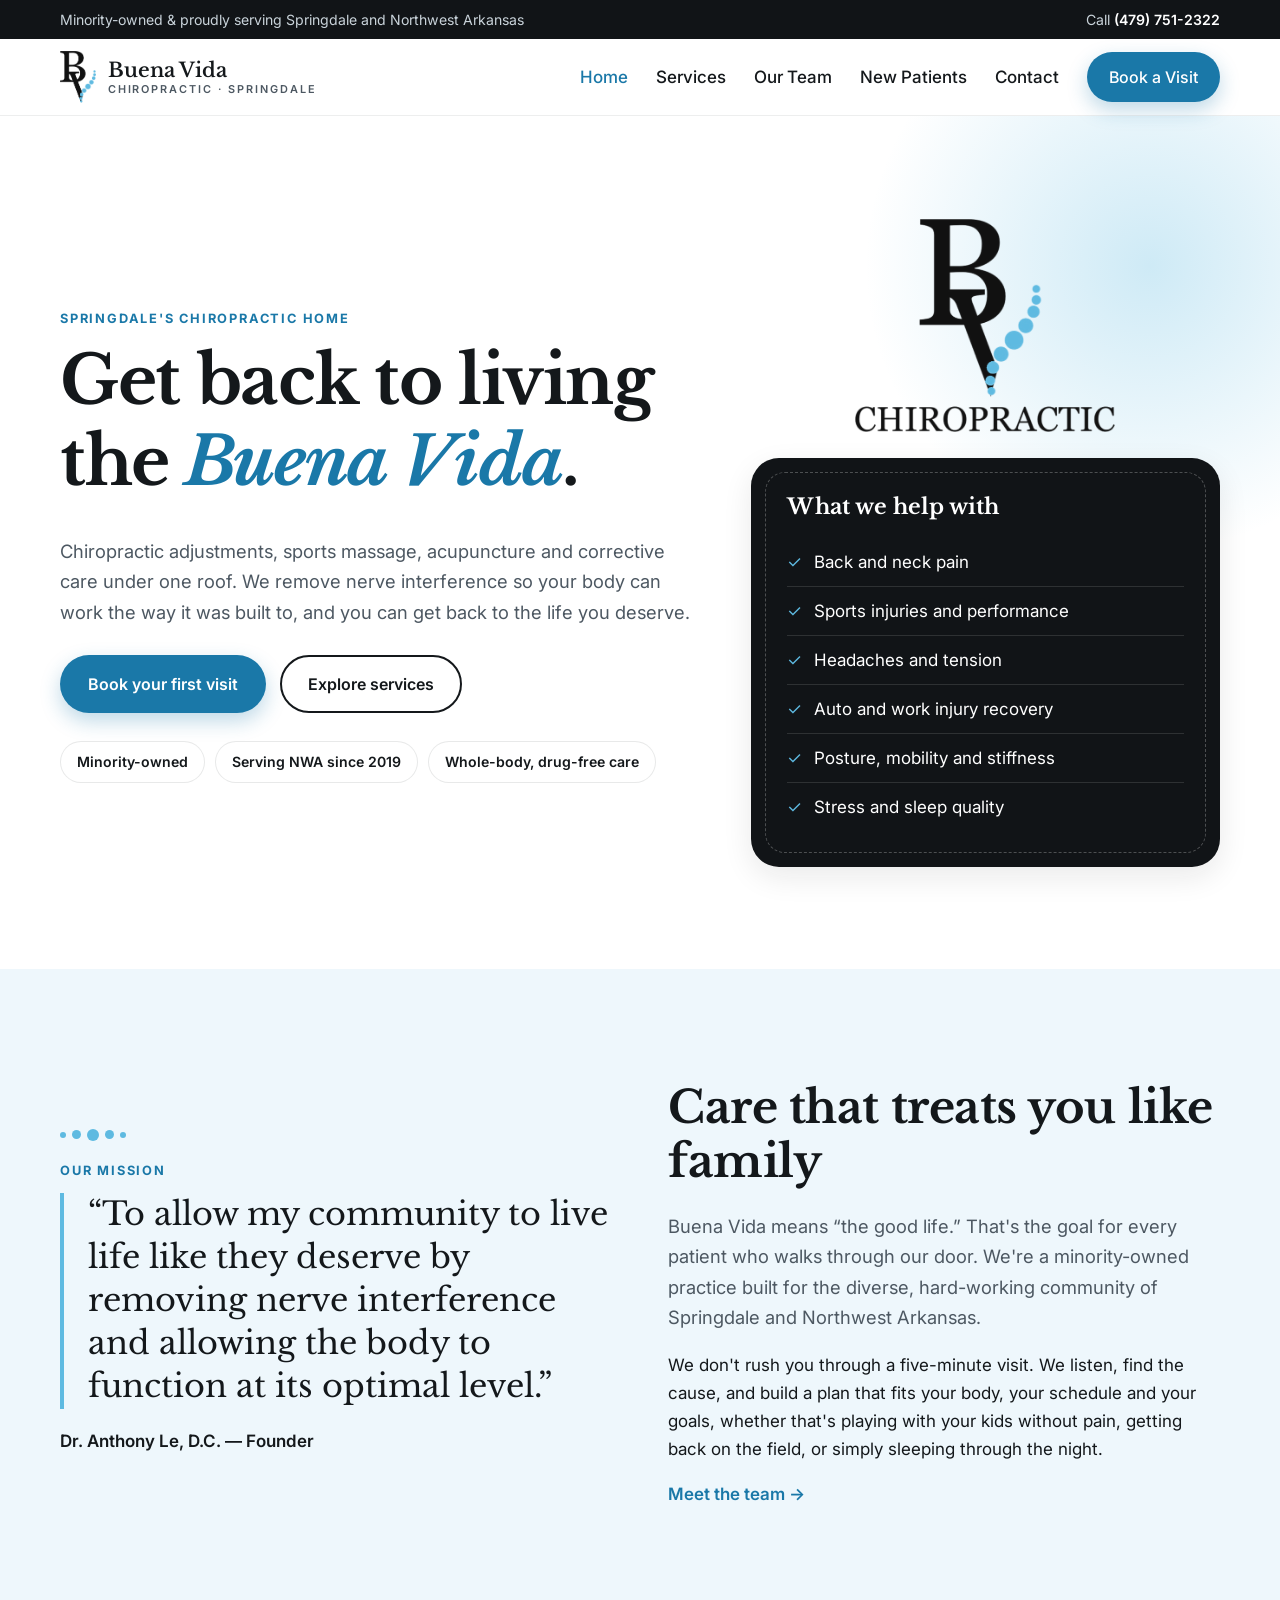
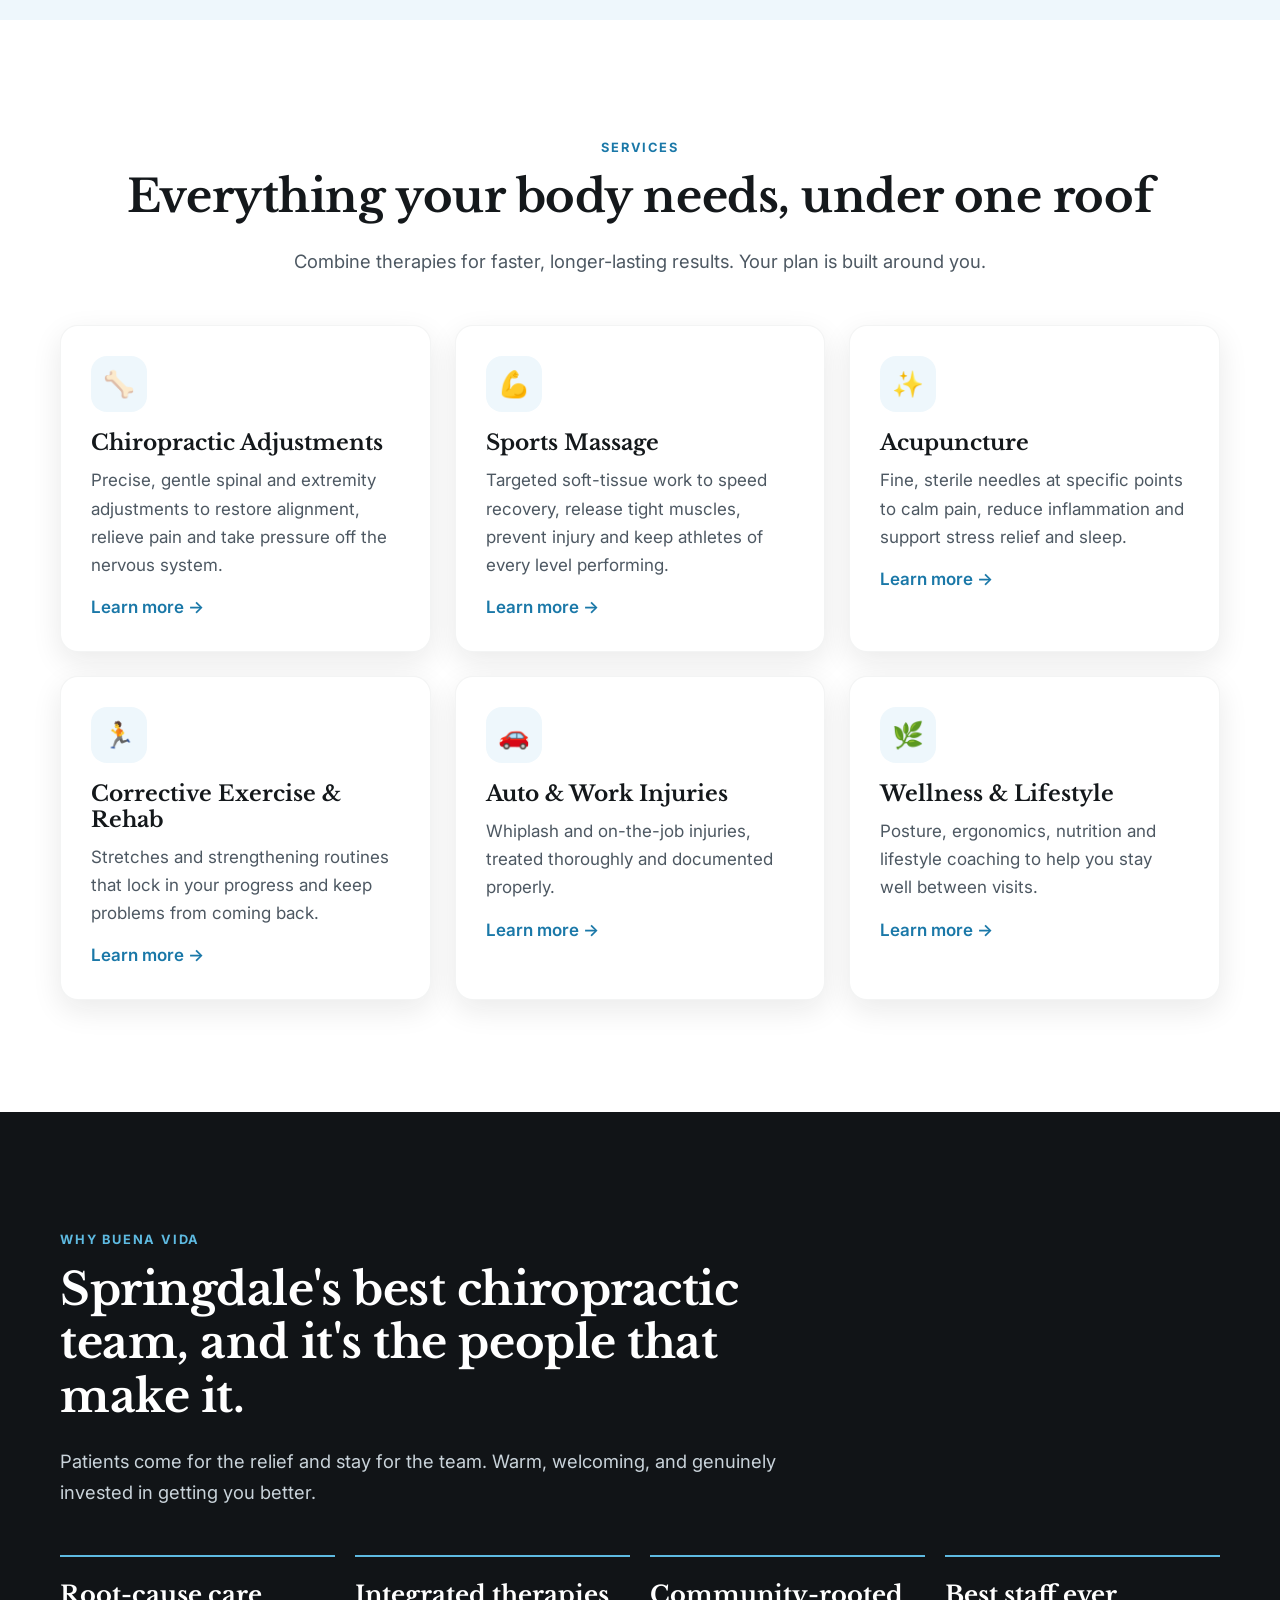
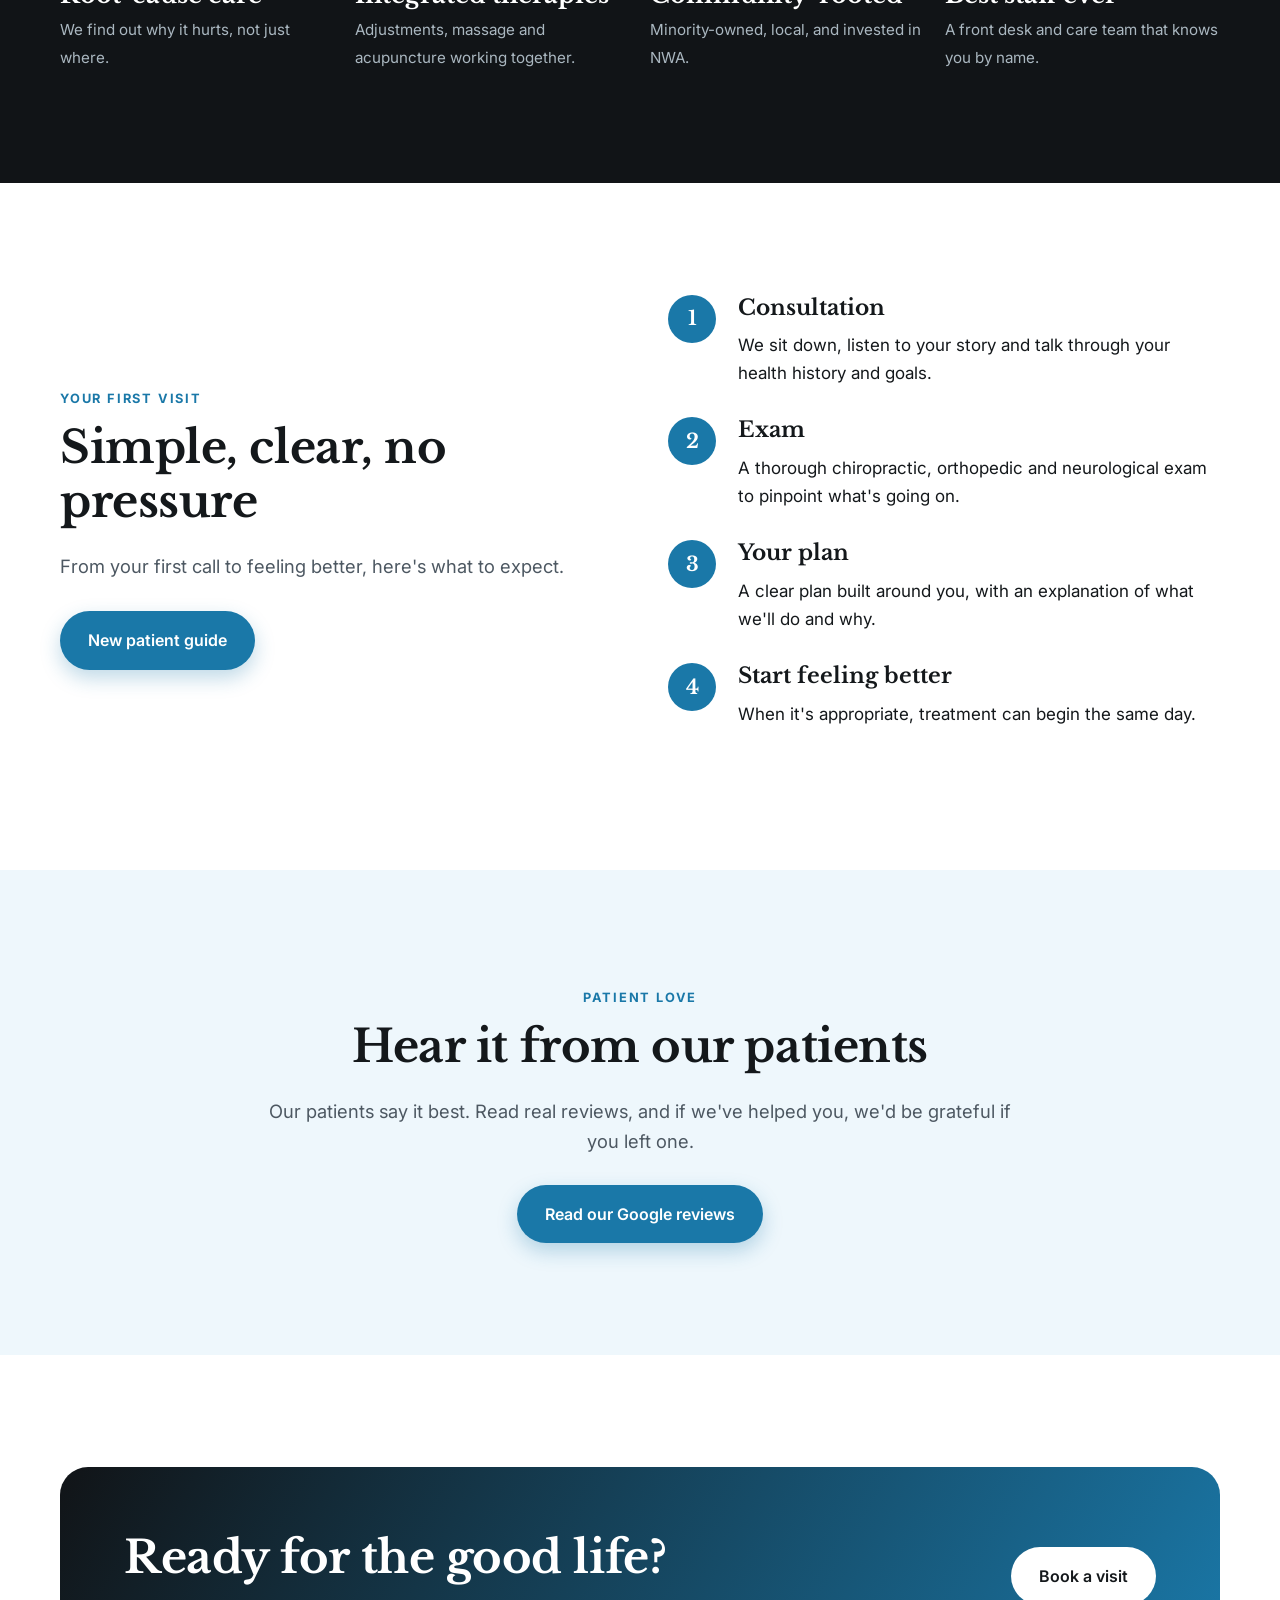
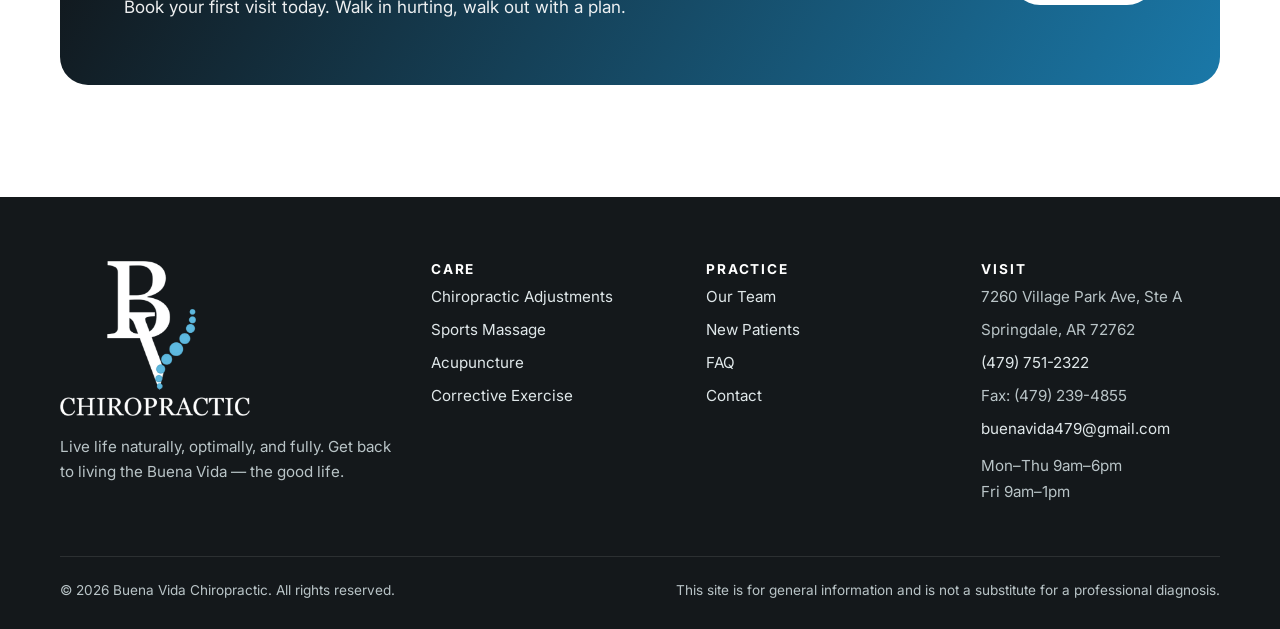
==== index.html @ 9324d937 "Confirm office hours and show them in the footer Co-Authored-By: Claude Opus 5.5 <noreply@anthropic." ====
<!doctype html>
<html lang="en">
<head>
  <meta charset="utf-8">
  <meta name="viewport" content="width=device-width, initial-scale=1">
  <title>Buena Vida Chiropractic | Springdale, AR Chiropractor</title>
  <meta name="description" content="Minority-owned chiropractic in Springdale, AR: adjustments, sports massage, acupuncture and corrective care.">
  <link rel="preconnect" href="https://fonts.googleapis.com">
  <link rel="preconnect" href="https://fonts.gstatic.com" crossorigin>
  <link href="https://fonts.googleapis.com/css2?family=Libre+Baskerville:ital,wght@0,400;0,700;1,400&family=Inter:wght@400;500;600;700&display=swap" rel="stylesheet">
  <link rel="stylesheet" href="assets/styles.css">
  <link rel="icon" type="image/png" href="assets/img/favicon.png">
  <link rel="apple-touch-icon" href="assets/img/favicon.png">
</head>
<body>
  <div class="topbar">
    <div class="container">
      <span>Minority-owned &amp; proudly serving Springdale and Northwest Arkansas</span>
      <span>Call <a href="tel:+14797512322">(479) 751-2322</a></span>
    </div>
  </div>
  <header class="nav">
    <div class="container">
      <a class="brand" href="index.html" aria-label="Buena Vida Chiropractic home">
        <img class="brand-logo" src="assets/img/logo-mark.png" alt="" width="36" height="52">
        <span class="brand-text">Buena Vida<small>Chiropractic · Springdale</small></span>
      </a>
      <button class="nav-toggle" aria-label="Open menu" aria-expanded="false">&#9776;</button>
      <ul class="nav-links">
        <li><a href="index.html" aria-current="page">Home</a></li>
        <li><a href="services.html">Services</a></li>
        <li><a href="staff.html">Our Team</a></li>
        <li><a href="new-patients.html">New Patients</a></li>
        <li><a href="contact.html">Contact</a></li>
        <li><a class="btn btn--primary" href="contact.html#book">Book a Visit</a></li>
      </ul>
    </div>
  </header>

  <main>
    <section class="hero">
      <div class="container">
        <div class="reveal">
          <span class="eyebrow">Springdale's chiropractic home</span>
          <h1>Get back to living the <em>Buena Vida</em>.</h1>
          <p class="lead">Chiropractic adjustments, sports massage, acupuncture and corrective care under one roof. We remove nerve interference so your body can work the way it was built to, and you can get back to the life you deserve.</p>
          <div class="btn-row">
            <a class="btn btn--primary" href="contact.html#book">Book your first visit</a>
            <a class="btn btn--ghost" href="services.html">Explore services</a>
          </div>
          <div class="badges">
            <span class="badge">Minority-owned</span>
            <span class="badge">Serving NWA since 2019</span>
            <span class="badge">Whole-body, drug-free care</span>
          </div>
        </div>
        <aside class="reveal">
          <img class="hero-logo" src="assets/img/logo.png" alt="Buena Vida Chiropractic logo" width="260" height="213">
          <div class="hero-card">
          <h3>What we help with</h3>
          <ul>
            <li><span>&#10003;</span><span>Back and neck pain</span></li>
            <li><span>&#10003;</span><span>Sports injuries and performance</span></li>
            <li><span>&#10003;</span><span>Headaches and tension</span></li>
            <li><span>&#10003;</span><span>Auto and work injury recovery</span></li>
            <li><span>&#10003;</span><span>Posture, mobility and stiffness</span></li>
            <li><span>&#10003;</span><span>Stress and sleep quality</span></li>
          </ul>
          </div>
        </aside>
      </div>
    </section>

    <section class="section section--mist">
      <div class="container split">
        <div class="reveal">
          <div class="dots" aria-hidden="true"><i></i><i></i><i></i><i></i><i></i></div><br>
          <span class="eyebrow">Our mission</span>
          <blockquote class="quote">&ldquo;To allow my community to live life like they deserve by removing nerve interference and allowing the body to function at its optimal level.&rdquo;</blockquote>
          <p style="margin-top:18px;font-weight:600">Dr. Anthony Le, D.C. &mdash; Founder</p>
        </div>
        <div class="reveal">
          <h2>Care that treats you like family</h2>
          <p class="lead">Buena Vida means &ldquo;the good life.&rdquo; That's the goal for every patient who walks through our door. We're a minority-owned practice built for the diverse, hard-working community of Springdale and Northwest Arkansas.</p>
          <p>We don't rush you through a five-minute visit. We listen, find the cause, and build a plan that fits your body, your schedule and your goals, whether that's playing with your kids without pain, getting back on the field, or simply sleeping through the night.</p>
          <a class="more" href="staff.html" style="font-weight:600;color:var(--accent);text-decoration:none">Meet the team &rarr;</a>
        </div>
      </div>
    </section>

    <section class="section">
      <div class="container">
        <div class="center reveal">
          <span class="eyebrow">Services</span>
          <h2>Everything your body needs, under one roof</h2>
          <p class="lead">Combine therapies for faster, longer-lasting results. Your plan is built around you.</p>
        </div>
        <div class="grid grid-3" style="margin-top:48px">
          <article class="card reveal">
            <div class="icon">&#129460;</div>
            <h3>Chiropractic Adjustments</h3>
            <p>Precise, gentle spinal and extremity adjustments to restore alignment, relieve pain and take pressure off the nervous system.</p>
            <a class="more" href="services.html#adjustments">Learn more &rarr;</a>
          </article>
          <article class="card reveal">
            <div class="icon">&#128170;</div>
            <h3>Sports Massage</h3>
            <p>Targeted soft-tissue work to speed recovery, release tight muscles, prevent injury and keep athletes of every level performing.</p>
            <a class="more" href="services.html#sports-massage">Learn more &rarr;</a>
          </article>
          <article class="card reveal">
            <div class="icon">&#10024;</div>
            <h3>Acupuncture</h3>
            <p>Fine, sterile needles at specific points to calm pain, reduce inflammation and support stress relief and sleep.</p>
            <a class="more" href="services.html#acupuncture">Learn more &rarr;</a>
          </article>
          <article class="card reveal">
            <div class="icon">&#127939;</div>
            <h3>Corrective Exercise &amp; Rehab</h3>
            <p>Stretches and strengthening routines that lock in your progress and keep problems from coming back.</p>
            <a class="more" href="services.html#rehab">Learn more &rarr;</a>
          </article>
          <article class="card reveal">
            <div class="icon">&#128663;</div>
            <h3>Auto &amp; Work Injuries</h3>
            <p>Whiplash and on-the-job injuries, treated thoroughly and documented properly.</p>
            <a class="more" href="services.html#injury">Learn more &rarr;</a>
          </article>
          <article class="card reveal">
            <div class="icon">&#127807;</div>
            <h3>Wellness &amp; Lifestyle</h3>
            <p>Posture, ergonomics, nutrition and lifestyle coaching to help you stay well between visits.</p>
            <a class="more" href="services.html#wellness">Learn more &rarr;</a>
          </article>
        </div>
      </div>
    </section>

    <section class="section section--dark-2">
      <div class="container">
        <div class="reveal" style="max-width:720px">
          <span class="eyebrow">Why Buena Vida</span>
          <h2>Springdale's best chiropractic team, and it's the people that make it.</h2>
          <p class="lead">Patients come for the relief and stay for the team. Warm, welcoming, and genuinely invested in getting you better.</p>
        </div>
        <div class="pillars">
          <div class="pillar reveal"><strong>Root-cause care</strong><span>We find out why it hurts, not just where.</span></div>
          <div class="pillar reveal"><strong>Integrated therapies</strong><span>Adjustments, massage and acupuncture working together.</span></div>
          <div class="pillar reveal"><strong>Community-rooted</strong><span>Minority-owned, local, and invested in NWA.</span></div>
          <div class="pillar reveal"><strong>Best staff ever</strong><span>A front desk and care team that knows you by name.</span></div>
        </div>
      </div>
    </section>

    <section class="section">
      <div class="container split">
        <div class="reveal">
          <span class="eyebrow">Your first visit</span>
          <h2>Simple, clear, no pressure</h2>
          <p class="lead">From your first call to feeling better, here's what to expect.</p>
          <a class="btn btn--primary" href="new-patients.html" style="margin-top:12px">New patient guide</a>
        </div>
        <div class="steps reveal">
          <div class="step"><h3>Consultation</h3><p>We sit down, listen to your story and talk through your health history and goals.</p></div>
          <div class="step"><h3>Exam</h3><p>A thorough chiropractic, orthopedic and neurological exam to pinpoint what's going on.</p></div>
          <div class="step"><h3>Your plan</h3><p>A clear plan built around you, with an explanation of what we'll do and why.</p></div>
          <div class="step"><h3>Start feeling better</h3><p>When it's appropriate, treatment can begin the same day.</p></div>
        </div>
      </div>
    </section>

    <section class="section section--mist">
      <div class="container">
        <div class="center reveal">
          <span class="eyebrow">Patient love</span>
          <h2>Hear it from our patients</h2>
          <p class="lead">Our patients say it best. Read real reviews, and if we've helped you, we'd be grateful if you left one.</p>
          <div class="btn-row" style="justify-content:center">
            <a class="btn btn--primary" href="https://www.google.com/search?q=Buena+Vida+Chiropractic+Springdale+AR+reviews" target="_blank" rel="noopener">Read our Google reviews</a>
          </div>
        </div>
      </div>
    </section>

    <section class="section">
      <div class="container">
        <div class="cta-band reveal">
          <div>
            <h2>Ready for the good life?</h2>
            <p>Book your first visit today. Walk in hurting, walk out with a plan.</p>
          </div>
          <a class="btn btn--light" href="contact.html#book">Book a visit</a>
        </div>
      </div>
    </section>

  </main>
  <footer class="footer">
    <div class="container">
      <div class="grid">
        <div>
          <a href="index.html" aria-label="Buena Vida Chiropractic home">
            <img class="footer-logo" src="assets/img/logo-light.png" alt="Buena Vida Chiropractic" width="190" height="155">
          </a>
          <p style="margin-top:18px">Live life naturally, optimally, and fully. Get back to living the Buena Vida &mdash; the good life.</p>
        </div>
        <div>
          <h4>Care</h4>
          <ul>
            <li><a href="services.html#adjustments">Chiropractic Adjustments</a></li>
            <li><a href="services.html#sports-massage">Sports Massage</a></li>
            <li><a href="services.html#acupuncture">Acupuncture</a></li>
            <li><a href="services.html#rehab">Corrective Exercise</a></li>
          </ul>
        </div>
        <div>
          <h4>Practice</h4>
          <ul>
            <li><a href="staff.html">Our Team</a></li>
            <li><a href="new-patients.html">New Patients</a></li>
            <li><a href="new-patients.html#faq">FAQ</a></li>
            <li><a href="contact.html">Contact</a></li>
          </ul>
        </div>
        <div>
          <h4>Visit</h4>
          <ul>
            <li>7260 Village Park Ave, Ste A</li>
            <li>Springdale, AR 72762</li>
            <li><a href="tel:+14797512322">(479) 751-2322</a></li>
            <li>Fax: (479) 239-4855</li>
            <li><a href="mailto:buenavida479@gmail.com">buenavida479@gmail.com</a></li>
            <li style="margin-top:12px">Mon&ndash;Thu 9am&ndash;6pm<br>Fri 9am&ndash;1pm</li>
          </ul>
        </div>
      </div>
      <div class="footer-bottom">
        <span>&copy; <span data-year></span> Buena Vida Chiropractic. All rights reserved.</span>
        <span>This site is for general information and is not a substitute for a professional diagnosis.</span>
      </div>
    </div>
  </footer>

  <script src="assets/main.js"></script>
</body>
</html>
---- assets/styles.css ----
/* Buena Vida Chiropractic — shared styles */
:root {
  /* Brand: logo black + logo sky blue (#5EBAE1) */
  --ink: #14181b;
  --ink-soft: #4d5862;
  --paper: #ffffff;
  --mist: #eef7fc;
  --accent: #1a78a8;        /* deep brand blue: buttons, links, eyebrows (AA on white) */
  --accent-dark: #135c82;
  --sky: #5ebae1;           /* exact logo blue: decorative accents */
  --dark-2: #2a3238;
  --dark: #111417;          /* logo black: dark sections */
  --white: #ffffff;
  --radius: 18px;
  --shadow: 0 10px 30px rgba(20, 24, 27, 0.09);
  --max: 1160px;
  --font-head: "Libre Baskerville", "Times New Roman", Georgia, serif;
  --font-body: "Inter", system-ui, -apple-system, Segoe UI, Roboto, sans-serif;
}

*, *::before, *::after { box-sizing: border-box; }
html { scroll-behavior: smooth; }
body {
  margin: 0;
  font-family: var(--font-body);
  color: var(--ink);
  background: var(--paper);
  line-height: 1.65;
  font-size: 17px;
}
img { max-width: 100%; display: block; }
a { color: var(--dark-2); }
h1, h2, h3, h4 { font-family: var(--font-head); line-height: 1.2; margin: 0 0 .5em; font-weight: 700; }
h1 { font-size: clamp(2.4rem, 5.5vw, 4.2rem); letter-spacing: -0.02em; }
h2 { font-size: clamp(1.9rem, 3.6vw, 2.8rem); letter-spacing: -0.01em; }
h3 { font-size: 1.35rem; }
p { margin: 0 0 1em; }

.container { width: min(var(--max), 100% - 32px); margin-inline: auto; }
.section { padding: clamp(64px, 9vw, 112px) 0; }
.section--mist { background: var(--mist); }
.section--dark-2 { background: var(--dark); color: var(--paper); }
.section--dark-2 h2, .section--dark-2 h3 { color: var(--white); }
.eyebrow {
  display: inline-block;
  font-size: .8rem; font-weight: 700; letter-spacing: .14em; text-transform: uppercase;
  color: var(--accent); margin-bottom: 12px;
}
.section--dark-2 .eyebrow { color: var(--sky); }
.lead { font-size: 1.15rem; color: var(--ink-soft); max-width: 62ch; }
.section--dark-2 .lead { color: #c9d3da; }
.center { text-align: center; }
.center .lead { margin-inline: auto; }

/* Buttons */
.btn {
  display: inline-flex; align-items: center; gap: 8px;
  padding: 14px 26px; border-radius: 999px;
  font-weight: 600; text-decoration: none; font-size: 1rem;
  transition: transform .15s ease, background .15s ease, box-shadow .15s ease;
  border: 2px solid transparent; cursor: pointer;
}
.btn:hover { transform: translateY(-2px); }
.btn--primary { background: var(--accent); color: var(--white); box-shadow: 0 8px 20px rgba(26, 120, 168, .28); }
.btn--primary:hover { background: var(--accent-dark); }
.btn--ghost { border-color: currentColor; color: var(--ink); }
.btn--light { background: var(--white); color: var(--ink); }
.btn-row { display: flex; flex-wrap: wrap; gap: 14px; margin-top: 28px; }

/* Logo */
.brand-logo { height: 52px; width: auto; }
.footer-logo { width: 190px; height: auto; }
.hero-logo { width: min(260px, 60%); margin: 0 auto 26px; }

/* Top bar + nav */
.topbar { background: var(--dark); color: #c9d3da; font-size: .88rem; }
.topbar .container { display: flex; justify-content: space-between; gap: 16px; padding: 8px 0; flex-wrap: wrap; }
.topbar a { color: var(--white); text-decoration: none; font-weight: 600; }

.nav { position: sticky; top: 0; z-index: 50; background: rgba(255, 255, 255, .94); backdrop-filter: blur(10px); border-bottom: 1px solid rgba(31,42,46,.08); }
.nav .container { display: flex; align-items: center; justify-content: space-between; height: 76px; }
.brand { display: flex; align-items: center; gap: 12px; text-decoration: none; color: var(--ink); }
.brand-text { font-family: var(--font-head); font-weight: 600; font-size: 1.25rem; line-height: 1; }
.brand-text small { display: block; font-family: var(--font-body); font-size: .68rem; letter-spacing: .18em; text-transform: uppercase; color: var(--ink-soft); margin-top: 4px; }
.nav-links { display: flex; align-items: center; gap: 28px; list-style: none; margin: 0; padding: 0; }
.nav-links a { text-decoration: none; color: var(--ink); font-weight: 500; }
.nav-links a:hover, .nav-links a[aria-current="page"] { color: var(--accent); }
.nav-links .btn { color: var(--white); padding: 10px 20px; }
.nav-toggle { display: none; background: none; border: 0; font-size: 1.6rem; cursor: pointer; color: var(--ink); }

@media (max-width: 900px) {
  .nav-toggle { display: block; }
  .nav-links {
    position: absolute; top: 76px; left: 0; right: 0;
    flex-direction: column; align-items: flex-start; gap: 0;
    background: var(--paper); padding: 8px 16px 20px; border-bottom: 1px solid rgba(31,42,46,.1);
    display: none;
  }
  .nav-links.open { display: flex; }
  .nav-links li { width: 100%; }
  .nav-links a { display: block; padding: 12px 0; }
  .nav-links .btn { display: inline-flex; margin-top: 8px; }
}

/* Hero */
.hero { position: relative; overflow: hidden; padding: clamp(56px, 8vw, 104px) 0; }
.hero::before {
  content: ""; position: absolute; width: 620px; height: 620px; right: -180px; top: -160px;
  background: radial-gradient(circle, rgba(94,186,225,.30), transparent 65%); z-index: 0;
}
.hero .container { position: relative; z-index: 1; display: grid; grid-template-columns: 1.15fr .85fr; gap: 56px; align-items: center; }
.hero h1 em { font-style: italic; color: var(--accent); }
.hero-card {
  background: var(--dark); color: var(--paper); border-radius: 28px; padding: 36px;
  box-shadow: var(--shadow); position: relative;
}
.hero-card::after {
  content: ""; position: absolute; inset: 14px; border: 1px dashed rgba(255,255,255,.25); border-radius: 20px; pointer-events: none;
}
.hero-card h3 { color: var(--white); }
.hero-card ul { list-style: none; padding: 0; margin: 18px 0 0; }
.hero-card li { padding: 10px 0; border-bottom: 1px solid rgba(255,255,255,.12); display: flex; gap: 12px; }
.hero-card li:last-child { border-bottom: 0; }
.hero-card li span:first-child { color: var(--sky); }
.badges { display: flex; flex-wrap: wrap; gap: 10px; margin-top: 28px; }
.badge {
  background: var(--white); border: 1px solid rgba(31,42,46,.1); border-radius: 999px;
  padding: 8px 16px; font-size: .88rem; font-weight: 600;
}
@media (max-width: 900px) { .hero .container { grid-template-columns: 1fr; } }

/* Page hero (inner pages) */
.page-hero { padding: clamp(56px, 8vw, 96px) 0 clamp(40px, 6vw, 64px); background: var(--mist); }

/* Grids & cards */
.grid { display: grid; gap: 24px; }
.grid-2 { grid-template-columns: repeat(2, 1fr); }
.grid-3 { grid-template-columns: repeat(3, 1fr); }
.grid-4 { grid-template-columns: repeat(4, 1fr); }
@media (max-width: 960px) { .grid-3, .grid-4 { grid-template-columns: repeat(2, 1fr); } }
@media (max-width: 640px) { .grid-2, .grid-3, .grid-4 { grid-template-columns: 1fr; } }

.card {
  background: var(--white); border-radius: var(--radius); padding: 30px;
  box-shadow: var(--shadow); border: 1px solid rgba(31,42,46,.05);
  transition: transform .2s ease;
}
.card:hover { transform: translateY(-4px); }
.card p { color: var(--ink-soft); margin-bottom: 0; }
.icon {
  width: 56px; height: 56px; border-radius: 16px; display: grid; place-items: center;
  background: var(--mist); font-size: 1.6rem; margin-bottom: 18px;
}
.card a.more { display: inline-block; margin-top: 14px; font-weight: 600; color: var(--accent); text-decoration: none; }

/* Mission split */
.split { display: grid; grid-template-columns: 1fr 1fr; gap: 56px; align-items: center; }
@media (max-width: 900px) { .split { grid-template-columns: 1fr; } }
.quote {
  font-family: var(--font-head); font-size: clamp(1.4rem, 2.6vw, 2rem); line-height: 1.35;
  border-left: 4px solid var(--sky); padding-left: 24px; margin: 0;
}

/* Stats / pillars */
.pillars { display: grid; grid-template-columns: repeat(4, 1fr); gap: 20px; margin-top: 48px; }
.pillar { border-top: 2px solid var(--sky); padding-top: 18px; }
.pillar strong { display: block; font-family: var(--font-head); font-size: 1.5rem; color: var(--white); }
.pillar span { color: #aab7c0; font-size: .95rem; }
@media (max-width: 900px) { .pillars { grid-template-columns: repeat(2, 1fr); } }

/* Steps */
.steps { counter-reset: step; }
.step { position: relative; padding-left: 70px; margin-bottom: 30px; }
.step::before {
  counter-increment: step; content: counter(step);
  position: absolute; left: 0; top: 0; width: 48px; height: 48px; border-radius: 50%;
  background: var(--accent); color: var(--white); display: grid; place-items: center;
  font-family: var(--font-head); font-weight: 700; font-size: 1.25rem;
}

/* Service detail */
.service { display: grid; grid-template-columns: 90px 1fr; gap: 28px; padding: 40px 0; border-bottom: 1px solid rgba(31,42,46,.1); scroll-margin-top: 96px; }
.service:last-child { border-bottom: 0; }
.service .icon { width: 80px; height: 80px; font-size: 2.2rem; border-radius: 22px; background: var(--white); box-shadow: var(--shadow); }
.service ul { padding-left: 1.2em; color: var(--ink-soft); }
.service li { margin-bottom: 6px; }
.tag { display: inline-block; font-size: .78rem; font-weight: 700; color: var(--accent-dark); background: var(--mist); border-radius: 999px; padding: 4px 12px; margin: 0 6px 6px 0; }
@media (max-width: 640px) { .service { grid-template-columns: 1fr; } }

/* Staff */
.staff-card { background: var(--white); border-radius: 24px; overflow: hidden; box-shadow: var(--shadow); display: flex; flex-direction: column; }
.staff-photo {
  aspect-ratio: 4 / 4; display: grid; place-items: center;
  background: linear-gradient(135deg, var(--dark-2), var(--dark));
  color: var(--white); font-family: var(--font-head); font-size: 3.4rem;
}
.staff-photo.alt { background: linear-gradient(135deg, var(--sky), var(--accent)); }
.staff-body { padding: 26px; }
.staff-body .role { color: var(--accent); font-weight: 600; font-size: .92rem; margin-bottom: 10px; display: block; }
.staff-body p { color: var(--ink-soft); }
.featured-doc { display: grid; grid-template-columns: .8fr 1.2fr; gap: 0; background: var(--white); border-radius: 28px; overflow: hidden; box-shadow: var(--shadow); }
.featured-doc .staff-photo { aspect-ratio: auto; min-height: 380px; font-size: 5rem; }
.featured-doc .staff-body { padding: clamp(28px, 4vw, 48px); }
@media (max-width: 800px) { .featured-doc { grid-template-columns: 1fr; } .featured-doc .staff-photo { min-height: 260px; } }

/* FAQ */
.faq details { background: var(--white); border-radius: 14px; padding: 20px 24px; margin-bottom: 12px; box-shadow: 0 4px 14px rgba(31,42,46,.05); }
.faq summary { cursor: pointer; font-weight: 600; font-size: 1.05rem; list-style: none; display: flex; justify-content: space-between; gap: 16px; }
.faq summary::-webkit-details-marker { display: none; }
.faq summary::after { content: "+"; color: var(--accent); font-size: 1.4rem; line-height: 1; }
.faq details[open] summary::after { content: "–"; }
.faq details p { margin: 14px 0 0; color: var(--ink-soft); }

/* CTA band */
.cta-band {
  background: linear-gradient(120deg, var(--dark), var(--accent));
  color: var(--white); border-radius: 28px; padding: clamp(36px, 6vw, 64px);
  display: flex; justify-content: space-between; align-items: center; gap: 28px; flex-wrap: wrap;
}
.cta-band h2 { color: var(--white); margin-bottom: 8px; }
.cta-band p { margin: 0; opacity: .92; max-width: 52ch; }

/* Contact */
.contact-list { list-style: none; padding: 0; margin: 0; }
.contact-list li { display: flex; gap: 14px; padding: 14px 0; border-bottom: 1px solid rgba(31,42,46,.08); }
.contact-list li span:first-child { font-size: 1.3rem; }
.hours { width: 100%; border-collapse: collapse; }
.hours td { padding: 10px 0; border-bottom: 1px solid rgba(31,42,46,.08); }
.hours td:last-child { text-align: right; font-weight: 600; }
form .field { margin-bottom: 16px; }
form label { display: block; font-weight: 600; font-size: .92rem; margin-bottom: 6px; }
form input, form select, form textarea {
  width: 100%; padding: 13px 16px; border-radius: 12px; border: 1px solid rgba(31,42,46,.18);
  font: inherit; background: var(--mist); color: var(--ink);
}
form input:focus, form select:focus, form textarea:focus { outline: 2px solid var(--dark-2); border-color: transparent; }
.form-note { font-size: .85rem; color: var(--ink-soft); margin-top: 10px; }

/* Footer */
.footer { background: var(--ink); color: #b9c4c7; padding: 64px 0 28px; font-size: .95rem; }
.footer .grid { grid-template-columns: 1.4fr 1fr 1fr 1fr; gap: 36px; }
.footer h4 { color: var(--white); font-family: var(--font-body); font-size: .85rem; letter-spacing: .14em; text-transform: uppercase; }
.footer ul { list-style: none; padding: 0; margin: 0; }
.footer li { margin-bottom: 8px; }
.footer a { color: #dfe7e9; text-decoration: none; }
.footer a:hover { color: var(--sky); }
.footer .brand-text { color: var(--white); }
.footer .brand-text small { color: #9aa8ab; }
.footer-bottom { border-top: 1px solid rgba(255,255,255,.1); margin-top: 44px; padding-top: 22px; display: flex; justify-content: space-between; flex-wrap: wrap; gap: 12px; font-size: .85rem; }
@media (max-width: 900px) { .footer .grid { grid-template-columns: 1fr 1fr; } }
@media (max-width: 560px) { .footer .grid { grid-template-columns: 1fr; } }

/* Reveal on scroll */
.reveal { opacity: 0; transform: translateY(18px); transition: opacity .6s ease, transform .6s ease; }
.reveal.visible { opacity: 1; transform: none; }
@media (prefers-reduced-motion: reduce) { .reveal { opacity: 1; transform: none; transition: none; } html { scroll-behavior: auto; } }

/* Brand spine-dot motif (echoes the logo) */
.dots { display: inline-flex; gap: 6px; align-items: center; margin-bottom: 14px; }
.dots i { display: block; border-radius: 50%; background: var(--sky); }
.dots i:nth-child(1) { width: 6px; height: 6px; }
.dots i:nth-child(2) { width: 9px; height: 9px; }
.dots i:nth-child(3) { width: 12px; height: 12px; }
.dots i:nth-child(4) { width: 9px; height: 9px; }
.dots i:nth-child(5) { width: 6px; height: 6px; }
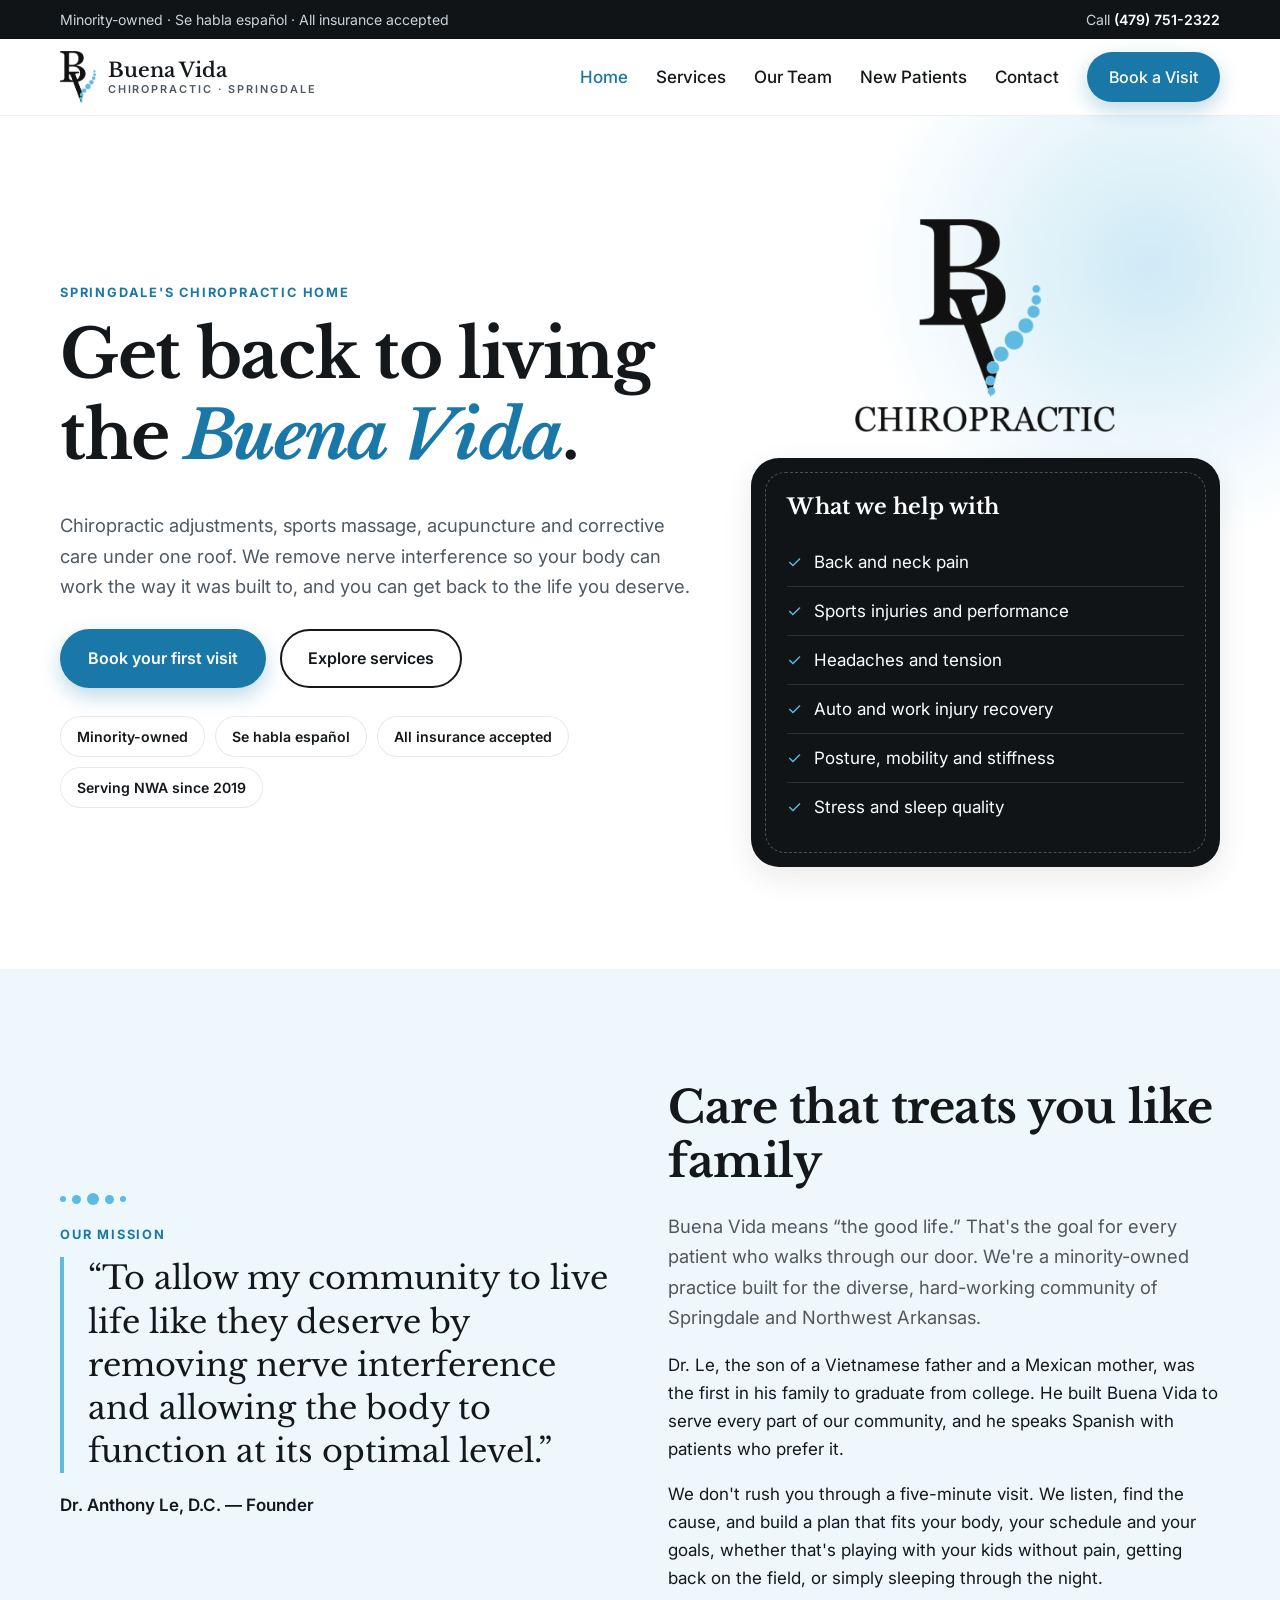
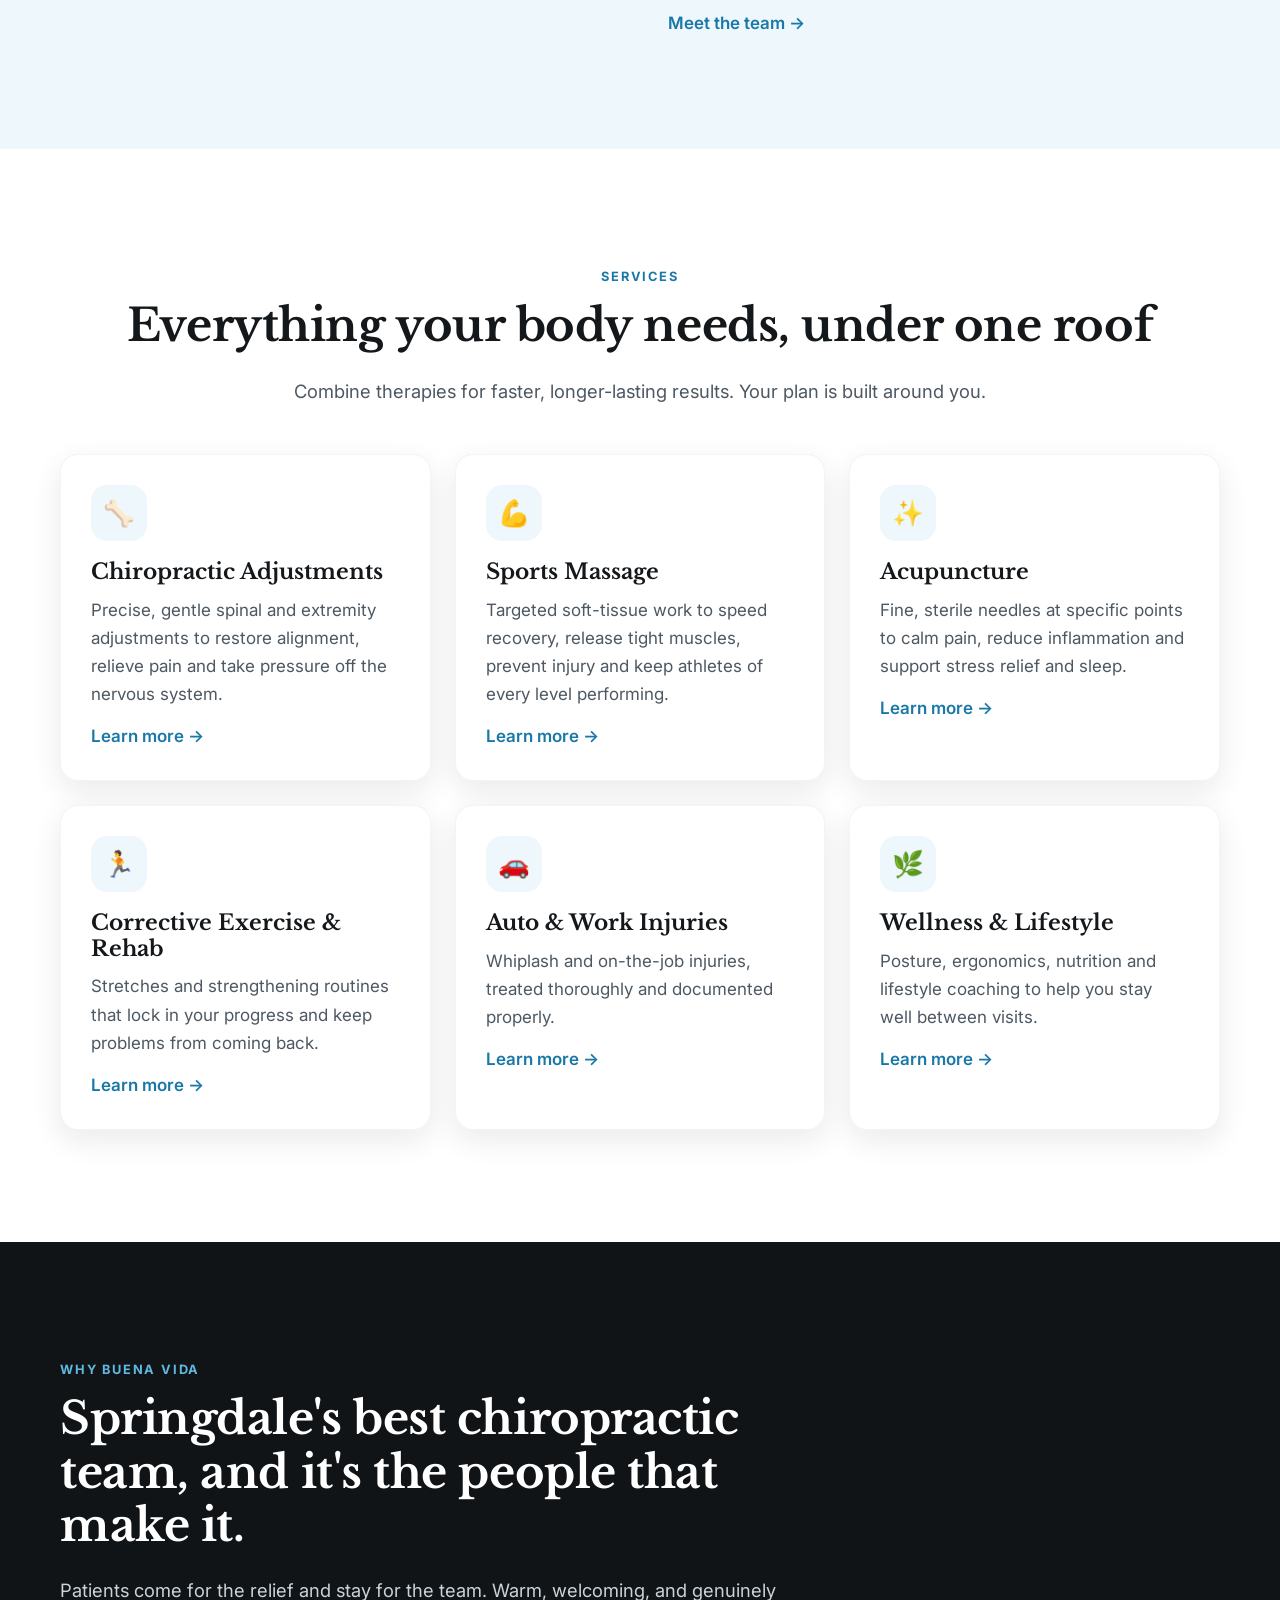
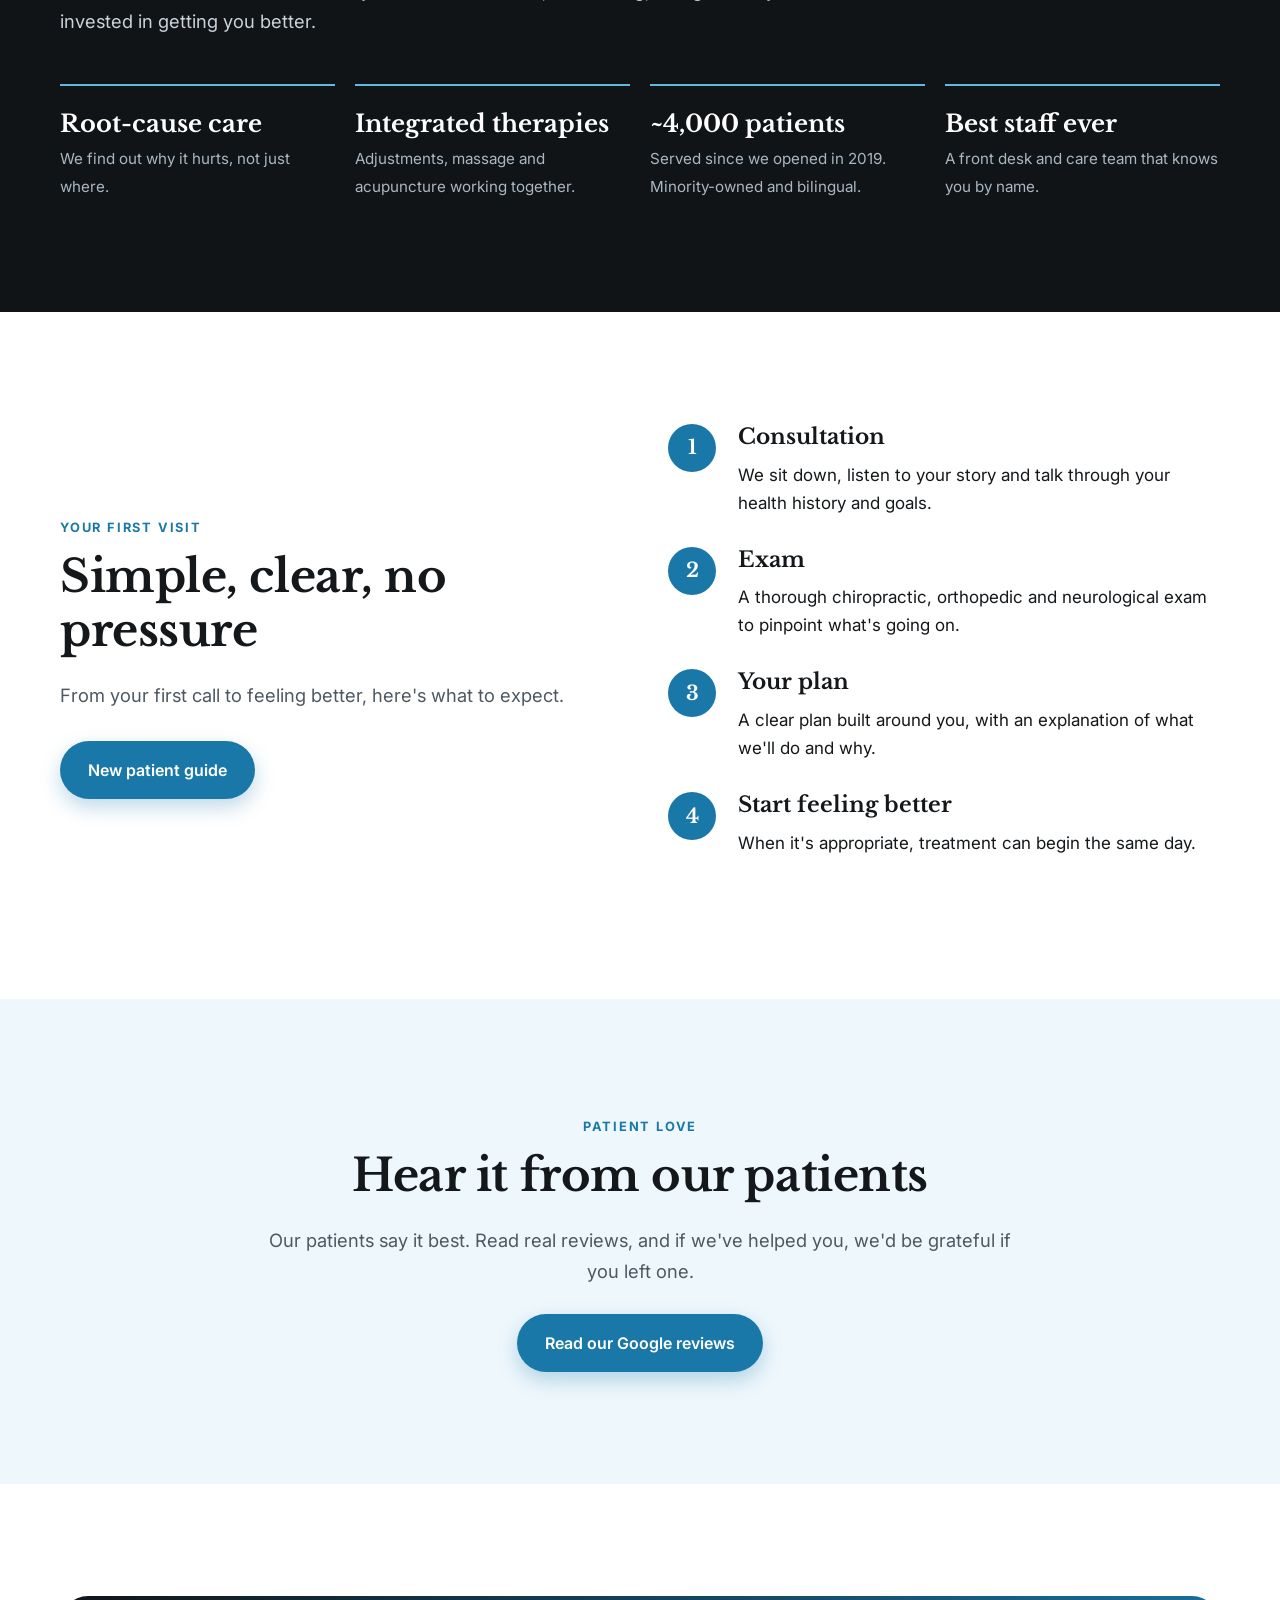
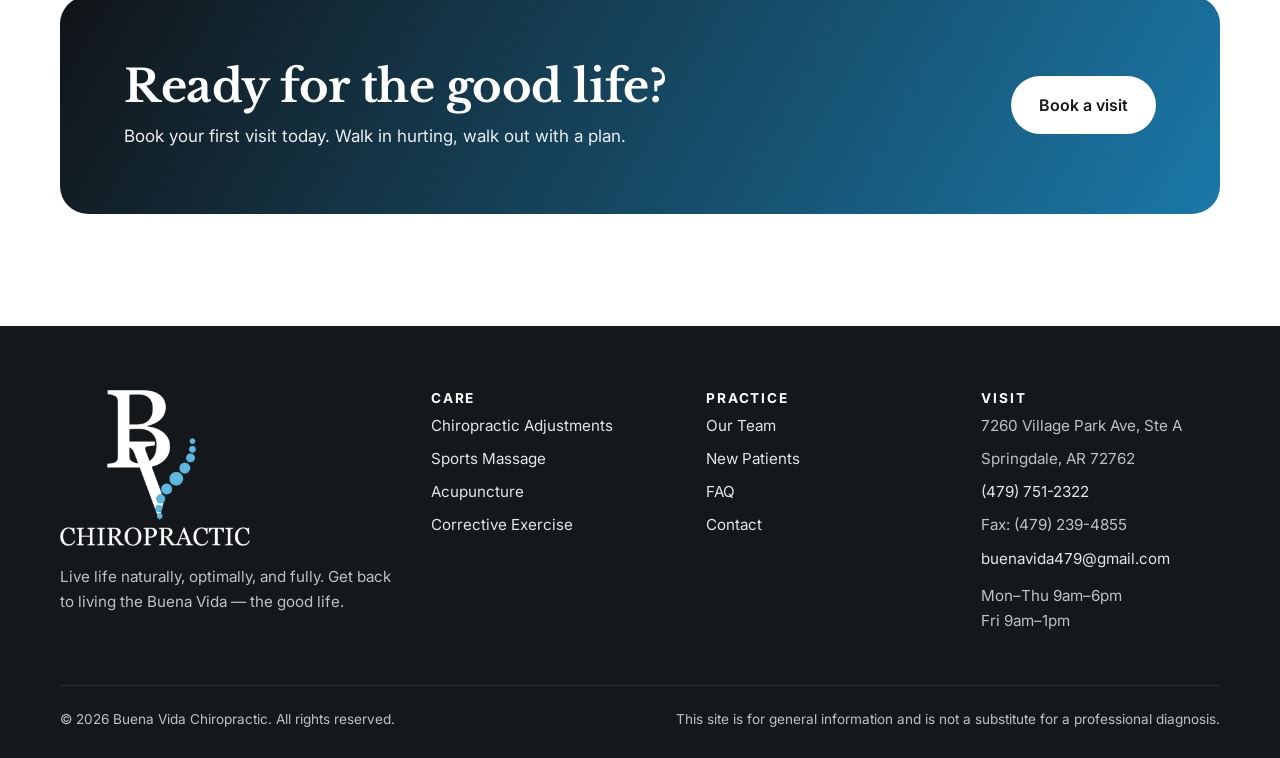
==== commit bb7bc139: "Add Dr. Le's story, all-insurance and Spanish-speaking messaging Rewrite Dr. Le's bio, replace place" ====
--- a/index.html
+++ b/index.html
@@ -15,7 +15,7 @@
 <body>
   <div class="topbar">
     <div class="container">
-      <span>Minority-owned &amp; proudly serving Springdale and Northwest Arkansas</span>
+      <span>Minority-owned · Se habla español · All insurance accepted</span>
       <span>Call <a href="tel:+14797512322">(479) 751-2322</a></span>
     </div>
   </div>
@@ -50,8 +50,9 @@
           </div>
           <div class="badges">
             <span class="badge">Minority-owned</span>
+            <span class="badge">Se habla español</span>
+            <span class="badge">All insurance accepted</span>
             <span class="badge">Serving NWA since 2019</span>
-            <span class="badge">Whole-body, drug-free care</span>
           </div>
         </div>
         <aside class="reveal">
@@ -82,6 +83,7 @@
         <div class="reveal">
           <h2>Care that treats you like family</h2>
           <p class="lead">Buena Vida means &ldquo;the good life.&rdquo; That's the goal for every patient who walks through our door. We're a minority-owned practice built for the diverse, hard-working community of Springdale and Northwest Arkansas.</p>
+          <p>Dr. Le, the son of a Vietnamese father and a Mexican mother, was the first in his family to graduate from college. He built Buena Vida to serve every part of our community, and he speaks Spanish with patients who prefer it.</p>
           <p>We don't rush you through a five-minute visit. We listen, find the cause, and build a plan that fits your body, your schedule and your goals, whether that's playing with your kids without pain, getting back on the field, or simply sleeping through the night.</p>
           <a class="more" href="staff.html" style="font-weight:600;color:var(--accent);text-decoration:none">Meet the team &rarr;</a>
         </div>
@@ -146,7 +148,7 @@
         <div class="pillars">
           <div class="pillar reveal"><strong>Root-cause care</strong><span>We find out why it hurts, not just where.</span></div>
           <div class="pillar reveal"><strong>Integrated therapies</strong><span>Adjustments, massage and acupuncture working together.</span></div>
-          <div class="pillar reveal"><strong>Community-rooted</strong><span>Minority-owned, local, and invested in NWA.</span></div>
+          <div class="pillar reveal"><strong>~4,000 patients</strong><span>Served since we opened in 2019. Minority-owned and bilingual.</span></div>
           <div class="pillar reveal"><strong>Best staff ever</strong><span>A front desk and care team that knows you by name.</span></div>
         </div>
       </div>
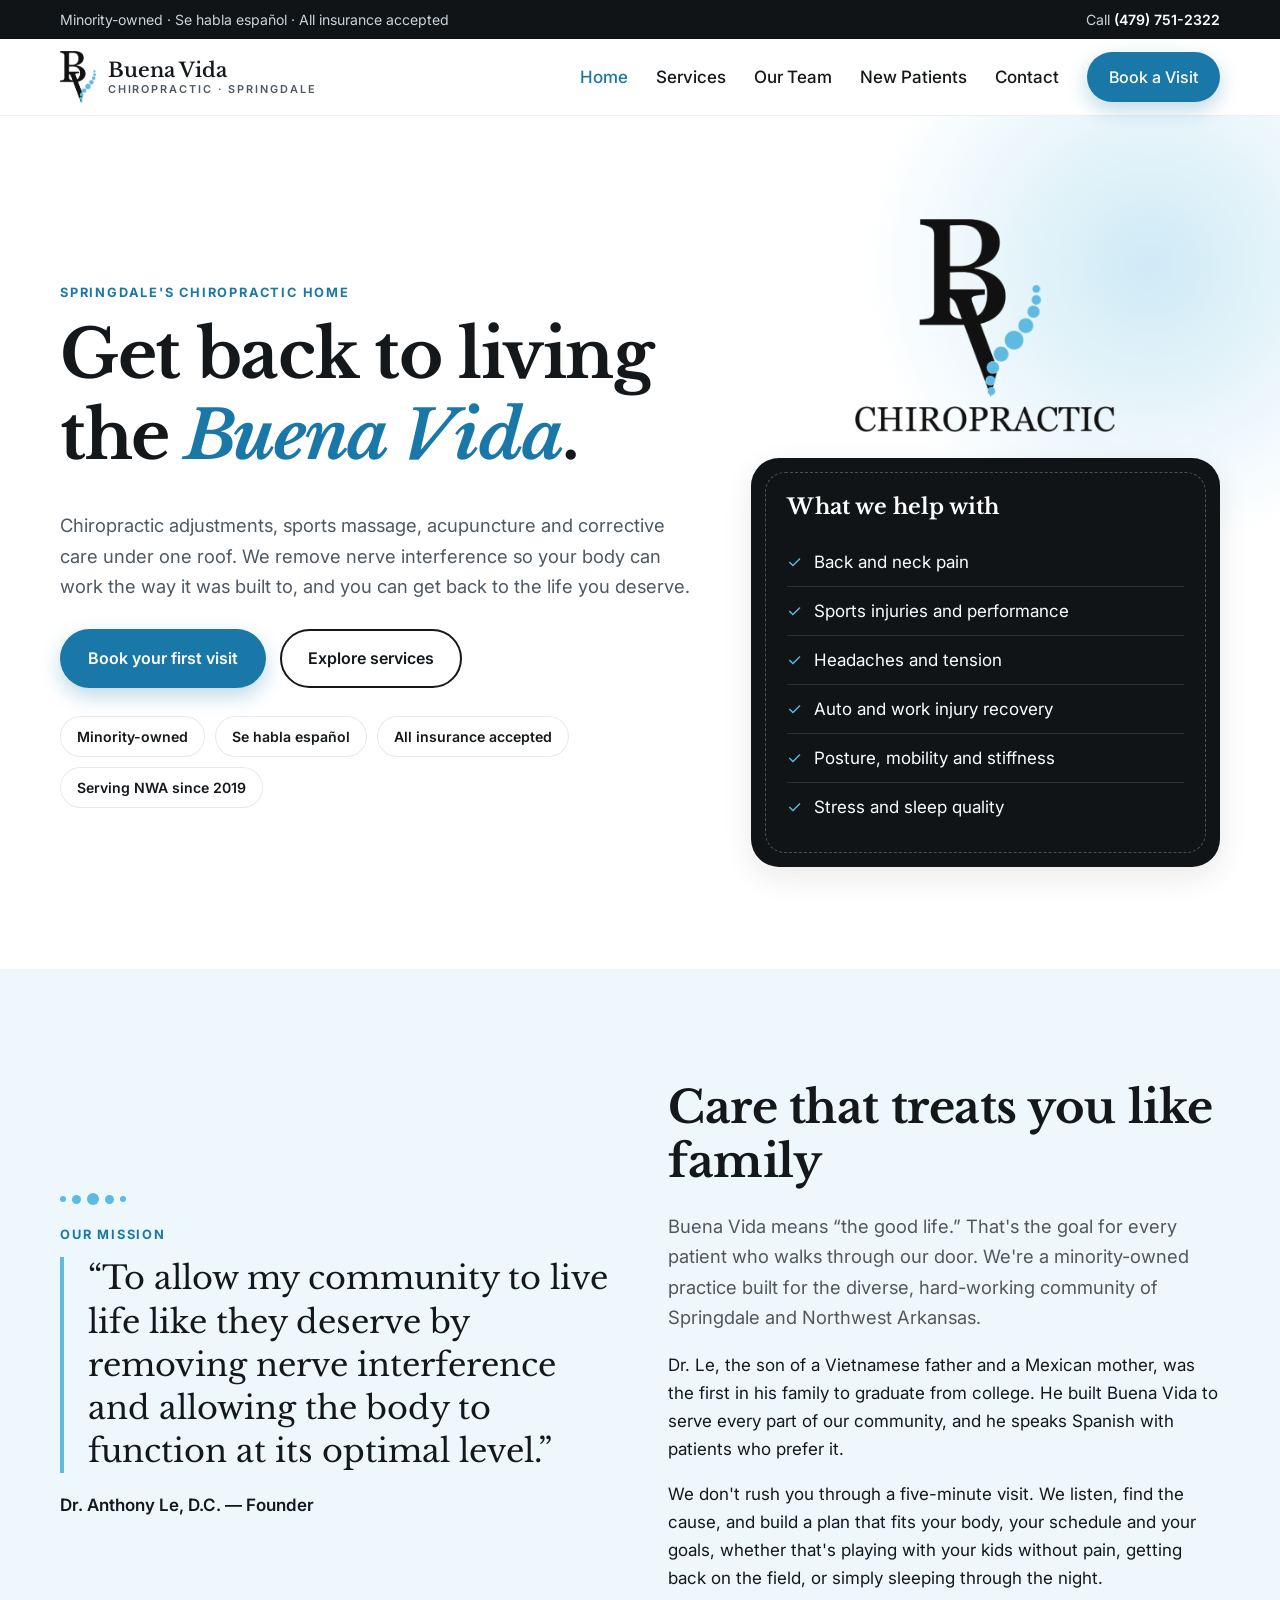
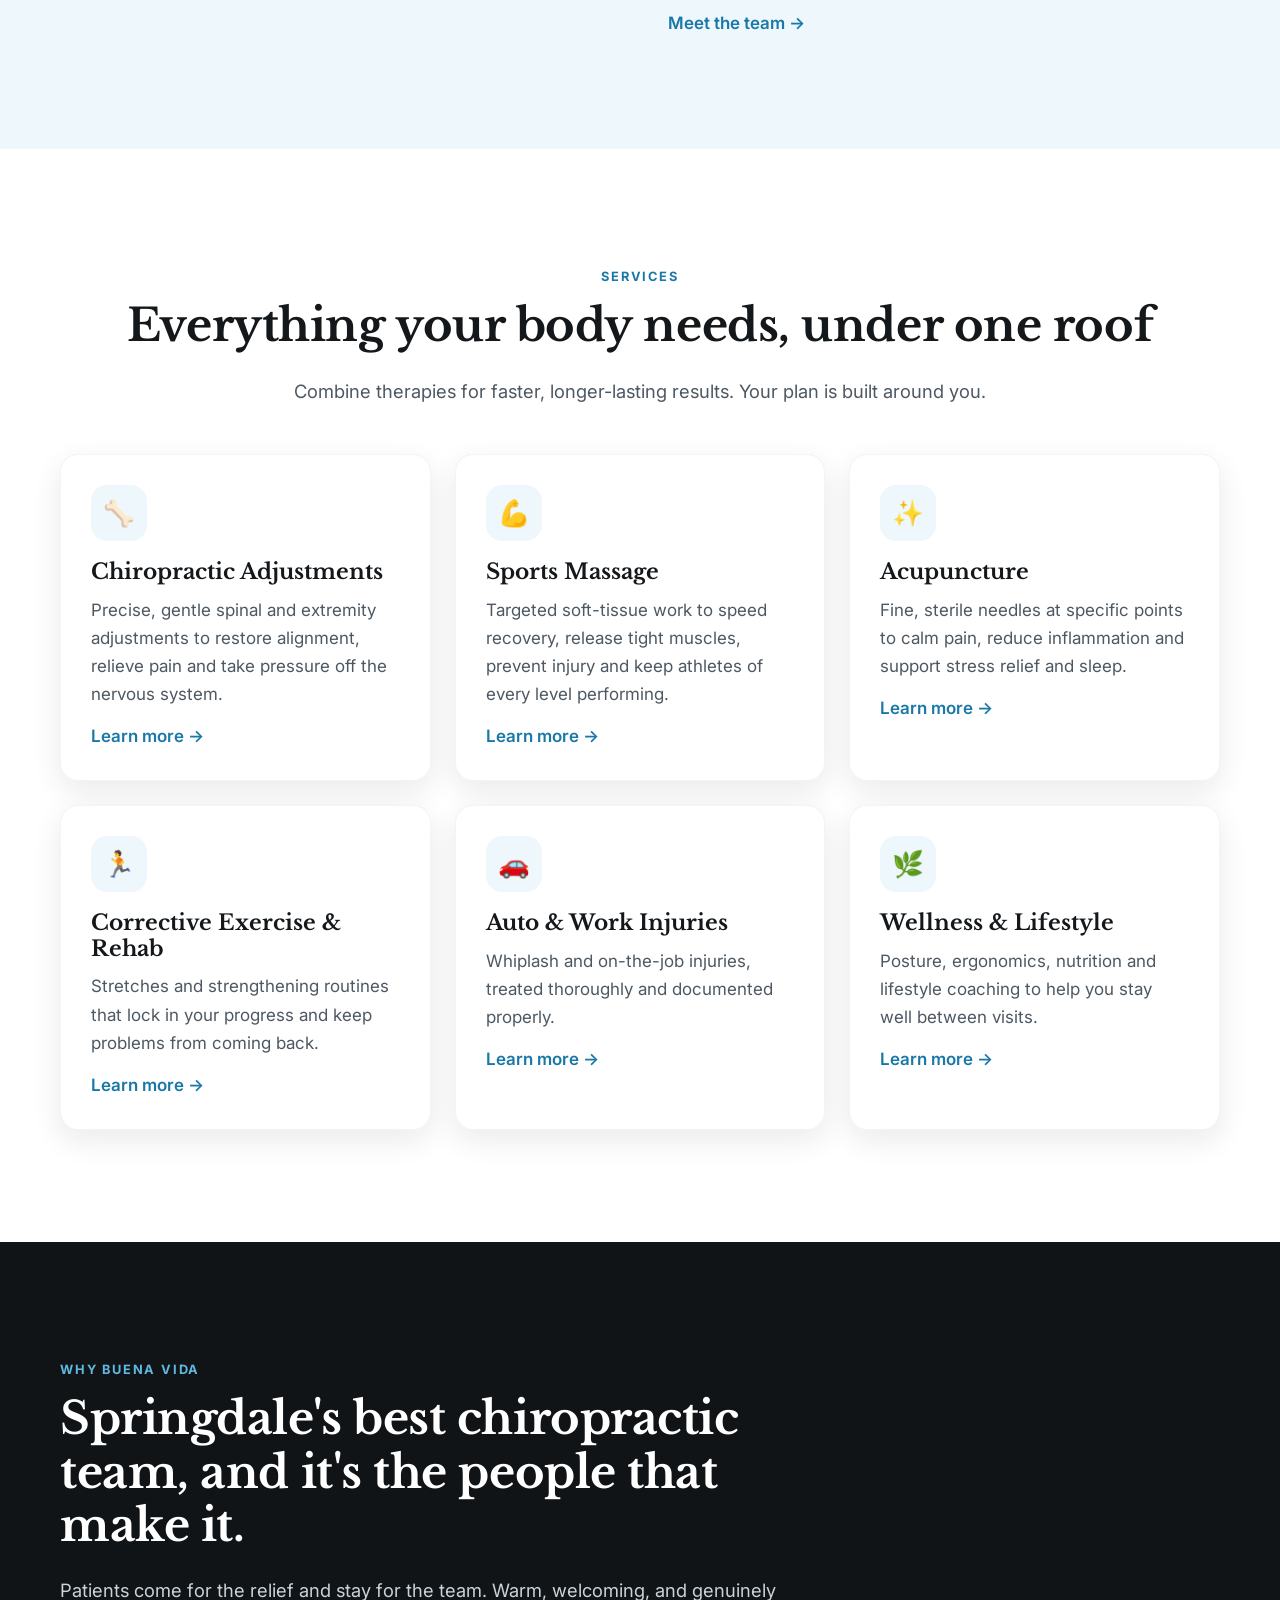
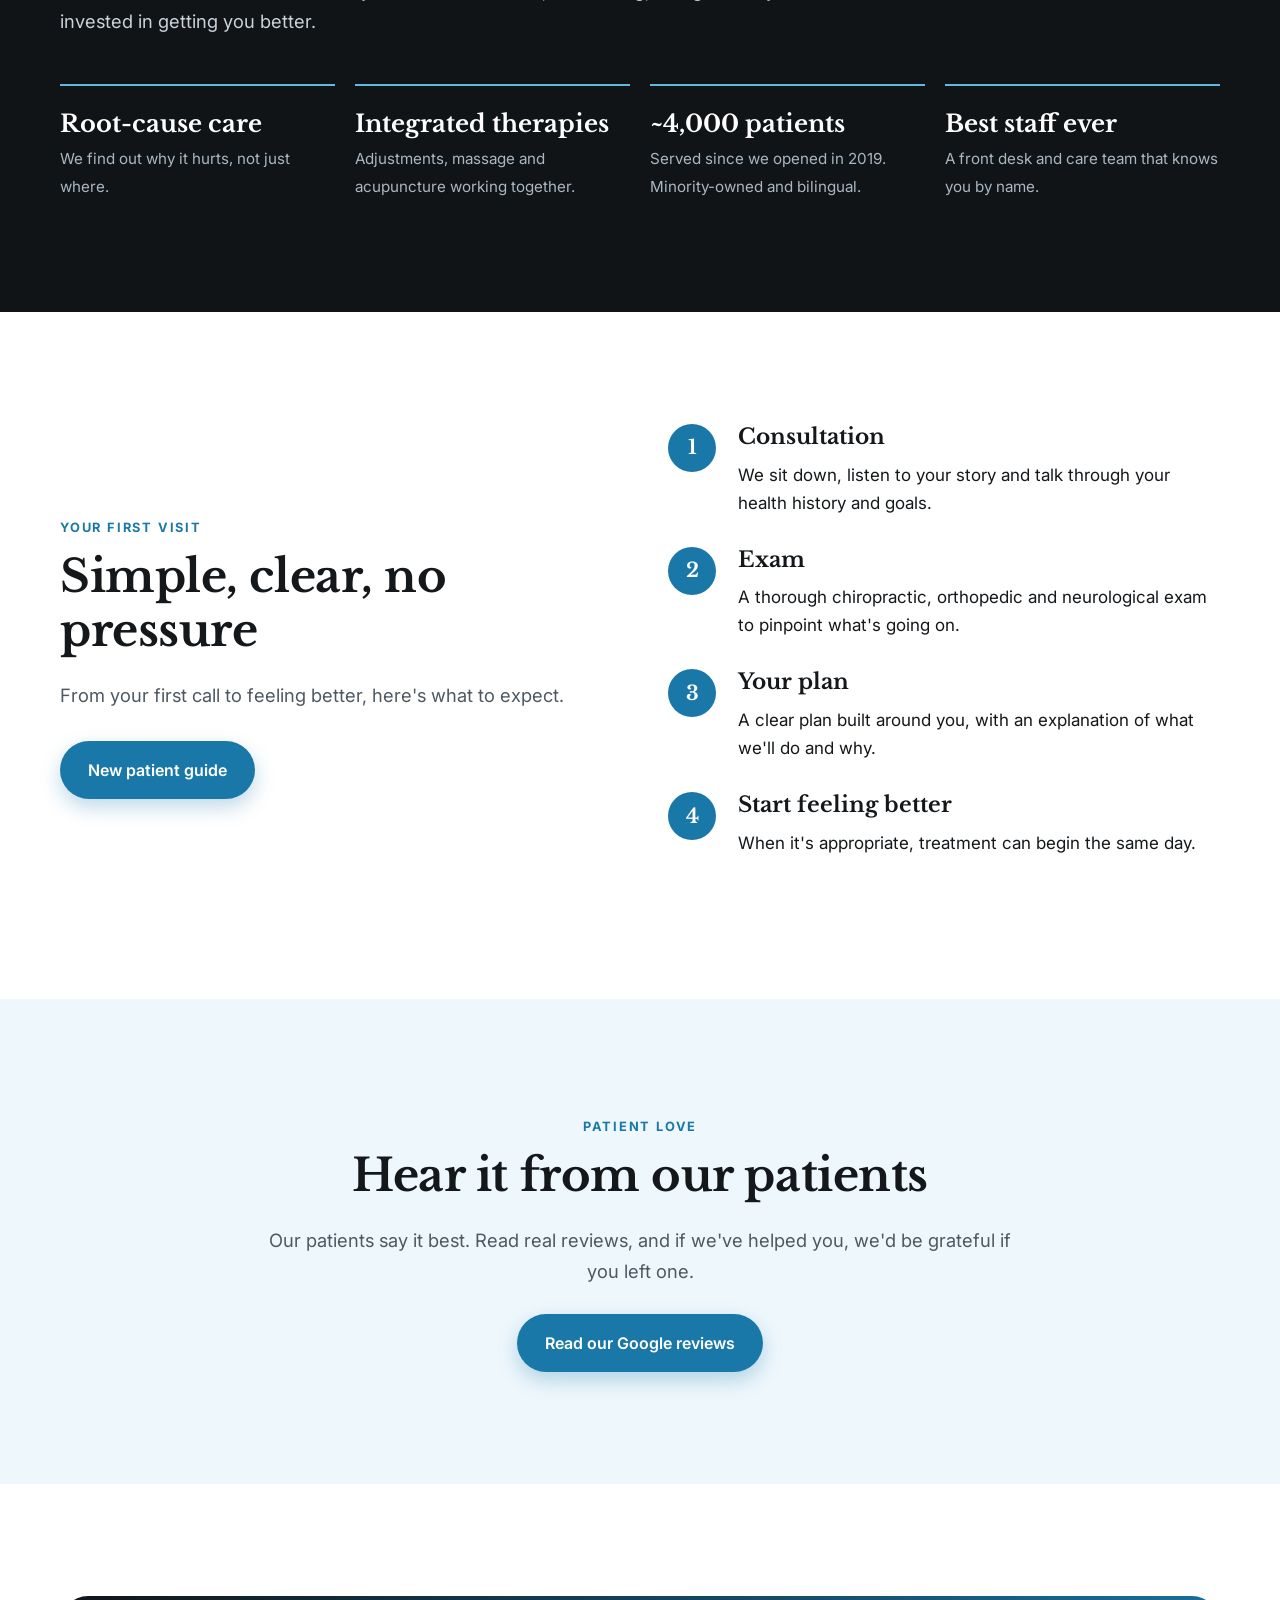
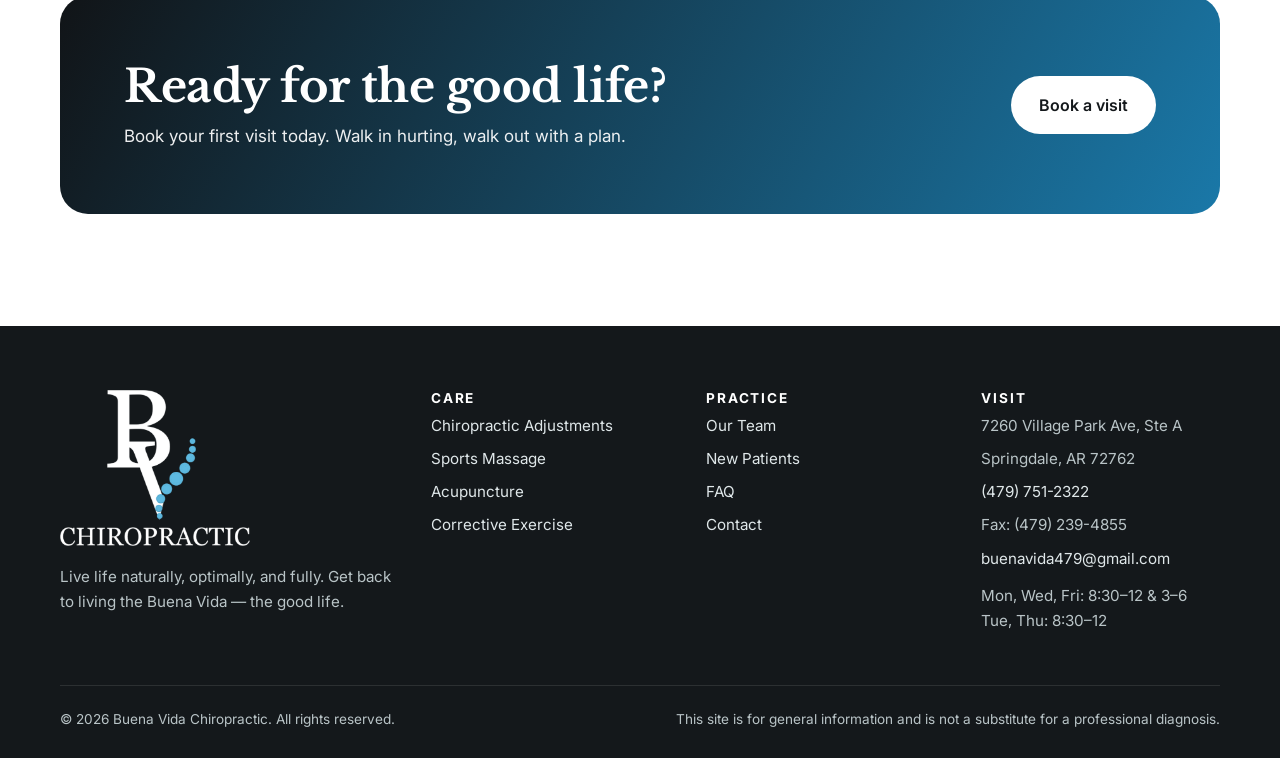
==== commit 06209123: "Update office hours to match current schedule Co-Authored-By: Claude Opus 5.5 <noreply@anthropic.com" ====
--- a/index.html
+++ b/index.html
@@ -232,7 +232,7 @@
             <li><a href="tel:+14797512322">(479) 751-2322</a></li>
             <li>Fax: (479) 239-4855</li>
             <li><a href="mailto:buenavida479@gmail.com">buenavida479@gmail.com</a></li>
-            <li style="margin-top:12px">Mon&ndash;Thu 9am&ndash;6pm<br>Fri 9am&ndash;1pm</li>
+            <li style="margin-top:12px">Mon, Wed, Fri: 8:30&ndash;12 &amp; 3&ndash;6<br>Tue, Thu: 8:30&ndash;12</li>
           </ul>
         </div>
       </div>
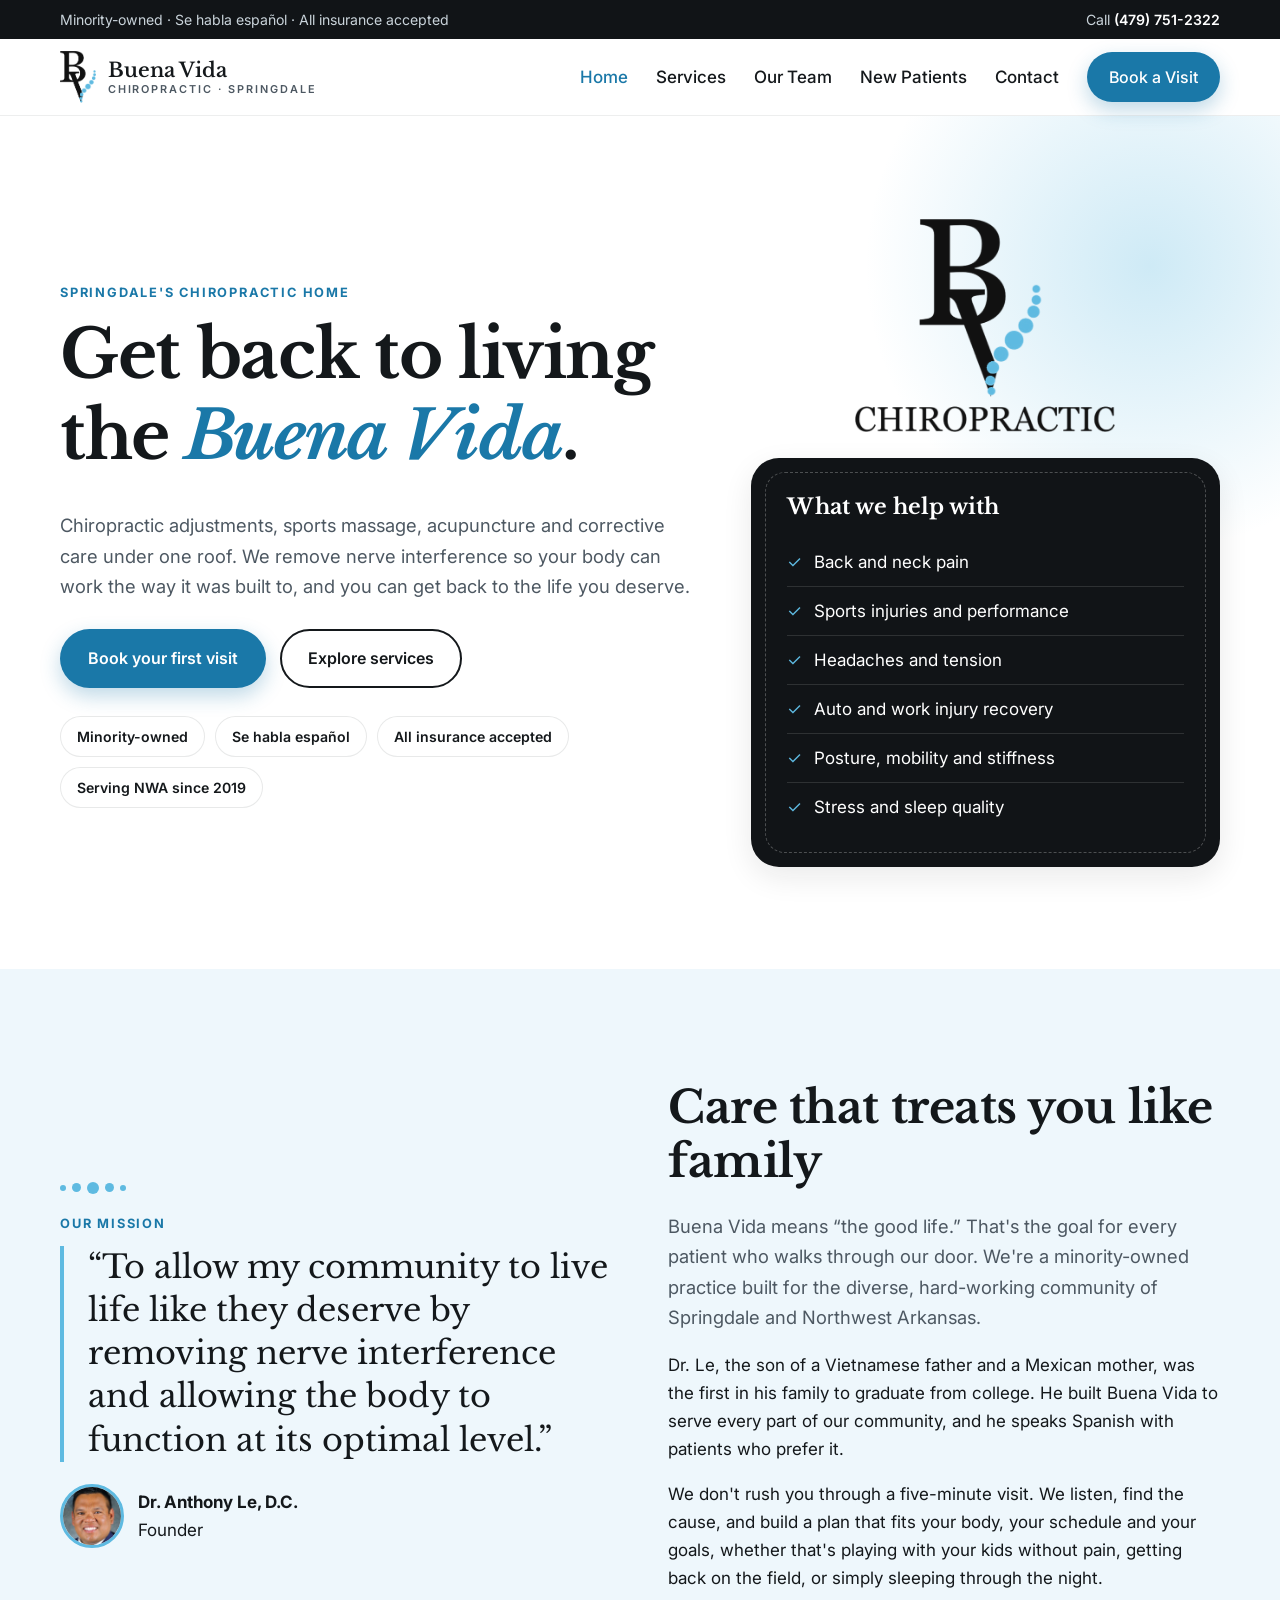
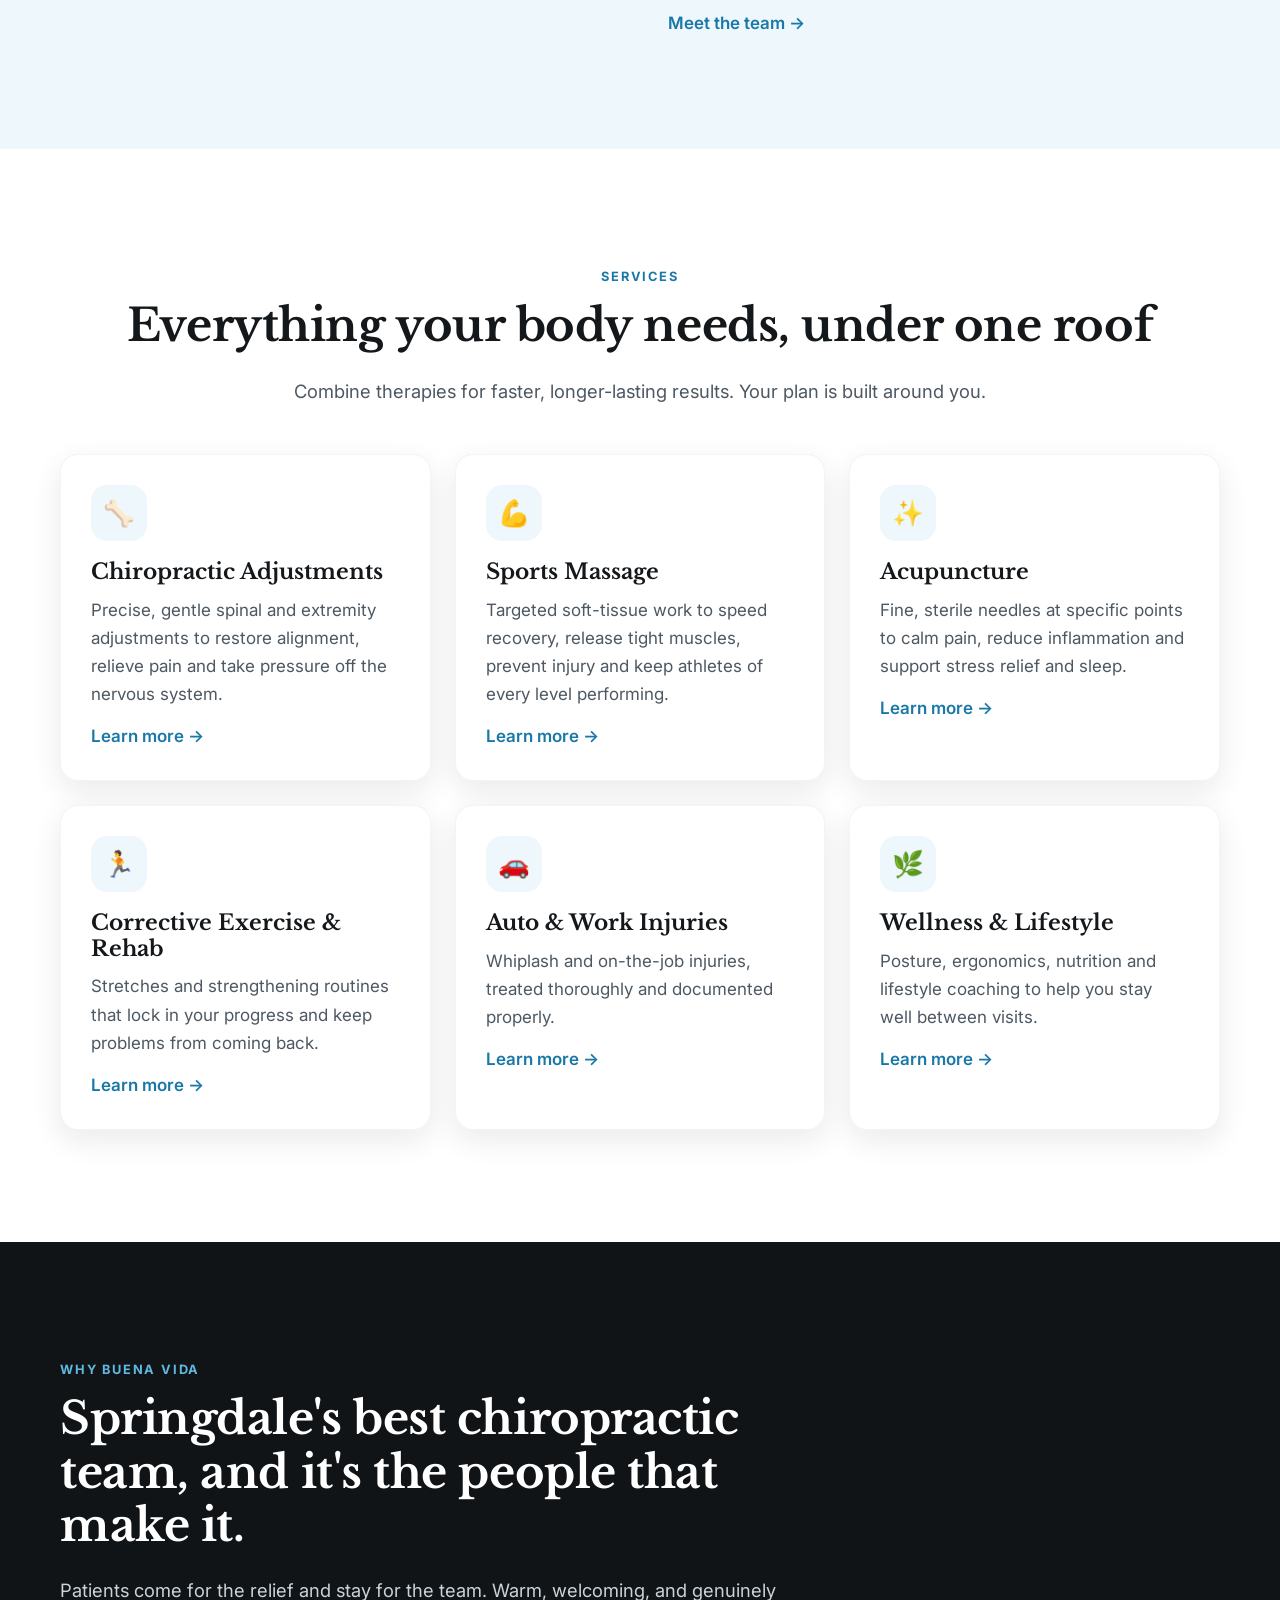
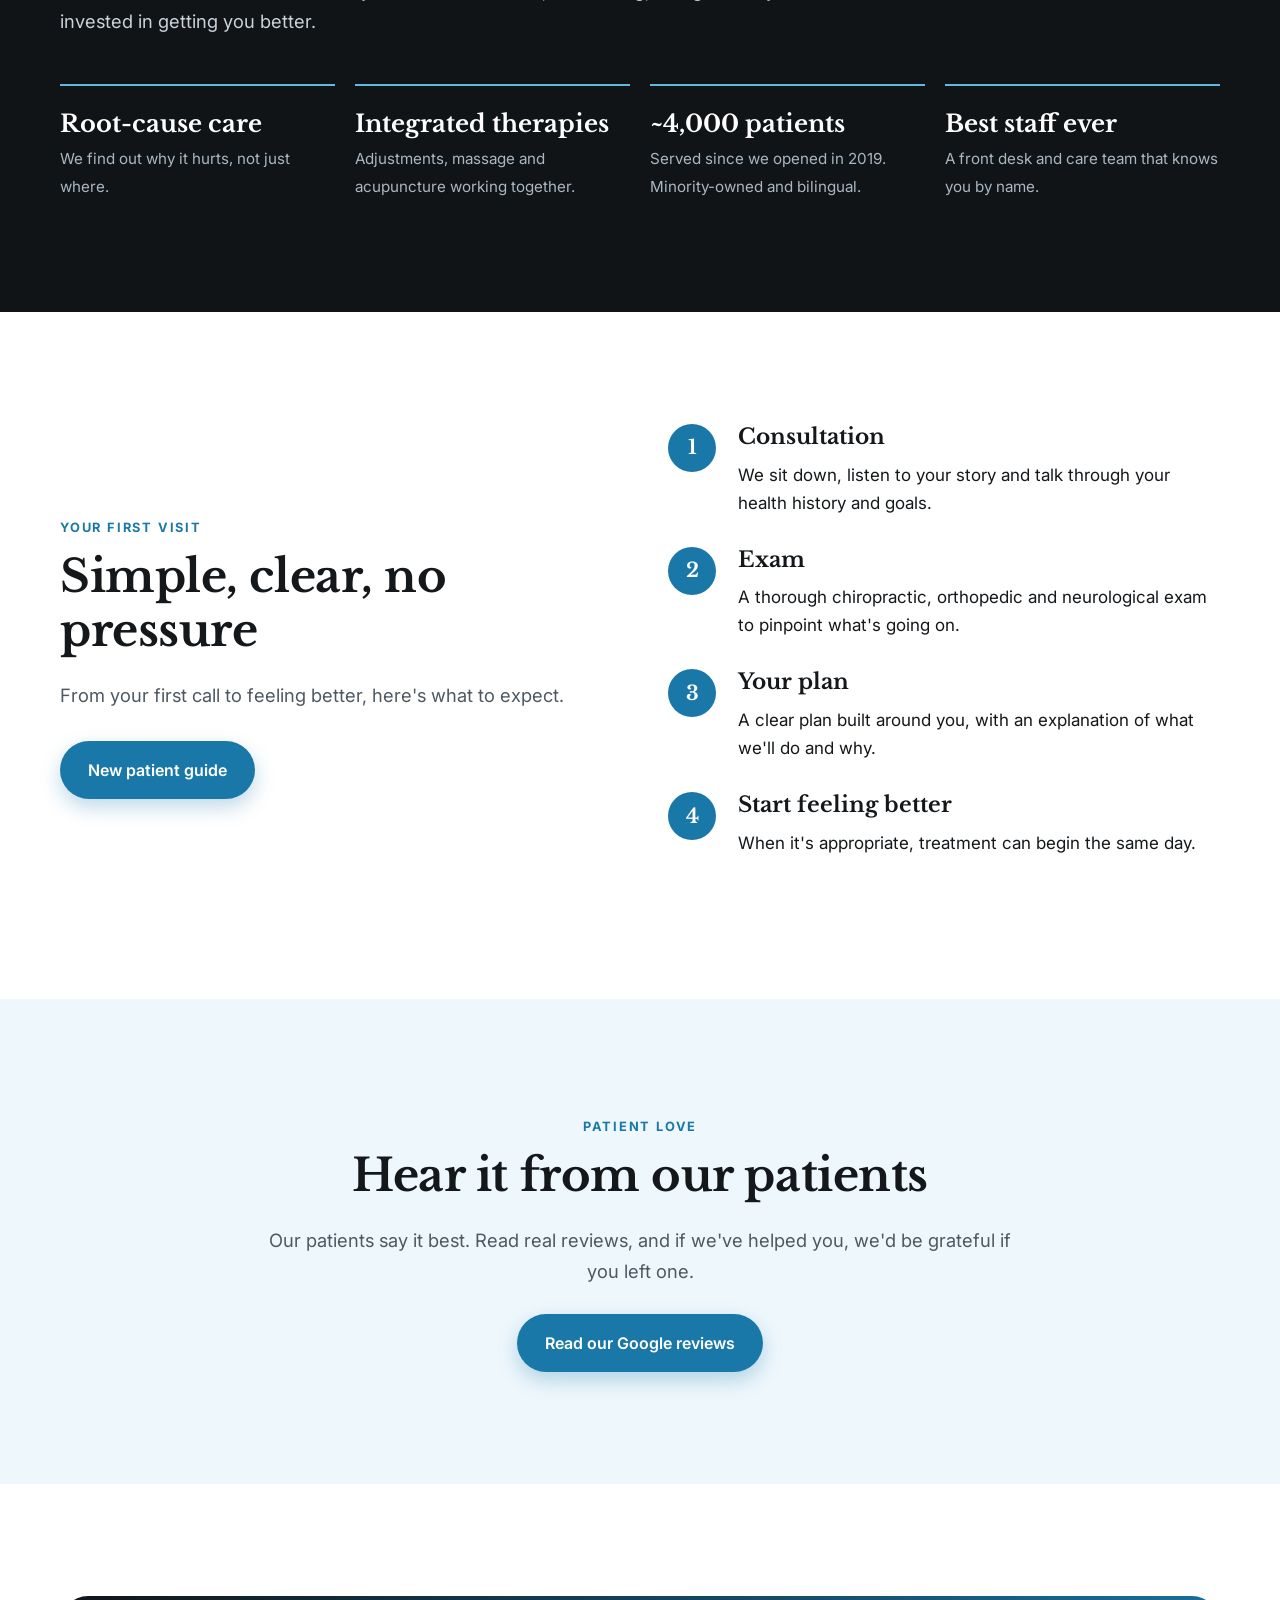
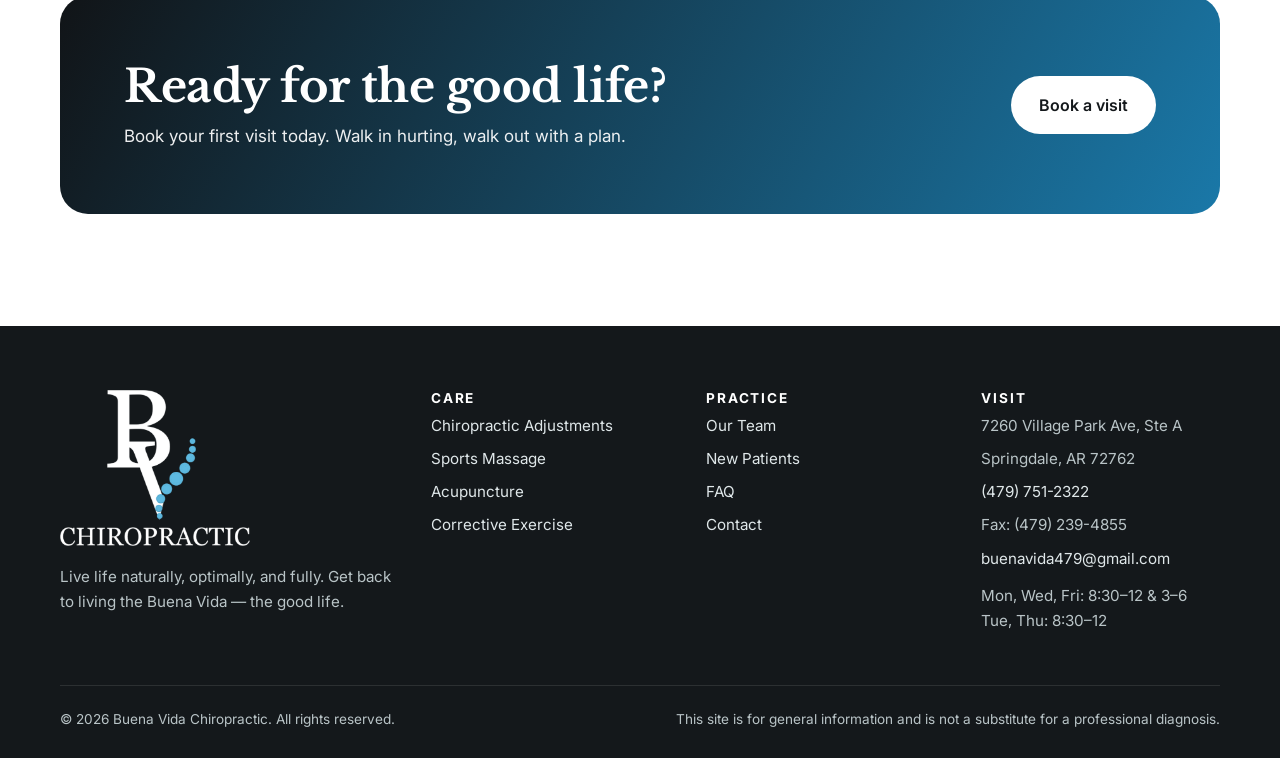
==== commit 2d641409: "Add Dr. Le's headshot to team page and home mission quote Co-Authored-By: Claude Opus 5.5 <noreply@a" ====
--- a/index.html
+++ b/index.html
@@ -78,7 +78,10 @@
           <div class="dots" aria-hidden="true"><i></i><i></i><i></i><i></i><i></i></div><br>
           <span class="eyebrow">Our mission</span>
           <blockquote class="quote">&ldquo;To allow my community to live life like they deserve by removing nerve interference and allowing the body to function at its optimal level.&rdquo;</blockquote>
-          <p style="margin-top:18px;font-weight:600">Dr. Anthony Le, D.C. &mdash; Founder</p>
+          <div class="byline">
+            <img src="assets/img/dr-le-avatar.jpg" alt="Dr. Anthony Le" width="64" height="64">
+            <span><strong>Dr. Anthony Le, D.C.</strong><br>Founder</span>
+          </div>
         </div>
         <div class="reveal">
           <h2>Care that treats you like family</h2>
--- a/assets/styles.css
+++ b/assets/styles.css
@@ -201,6 +201,11 @@
 .featured-doc { display: grid; grid-template-columns: .8fr 1.2fr; gap: 0; background: var(--white); border-radius: 28px; overflow: hidden; box-shadow: var(--shadow); }
 .featured-doc .staff-photo { aspect-ratio: auto; min-height: 380px; font-size: 5rem; }
 .featured-doc .staff-body { padding: clamp(28px, 4vw, 48px); }
+.staff-photo--img { background: var(--dark); padding: 0; }
+.staff-photo--img img { width: 100%; height: 100%; object-fit: cover; object-position: center 20%; }
+.byline { display: flex; align-items: center; gap: 14px; margin-top: 22px; }
+.byline img { width: 64px; height: 64px; border-radius: 50%; object-fit: cover; border: 3px solid var(--sky); }
+@media (max-width: 800px) { .featured-doc .staff-photo--img { min-height: 0; aspect-ratio: 4 / 5; } }
 @media (max-width: 800px) { .featured-doc { grid-template-columns: 1fr; } .featured-doc .staff-photo { min-height: 260px; } }
 
 /* FAQ */
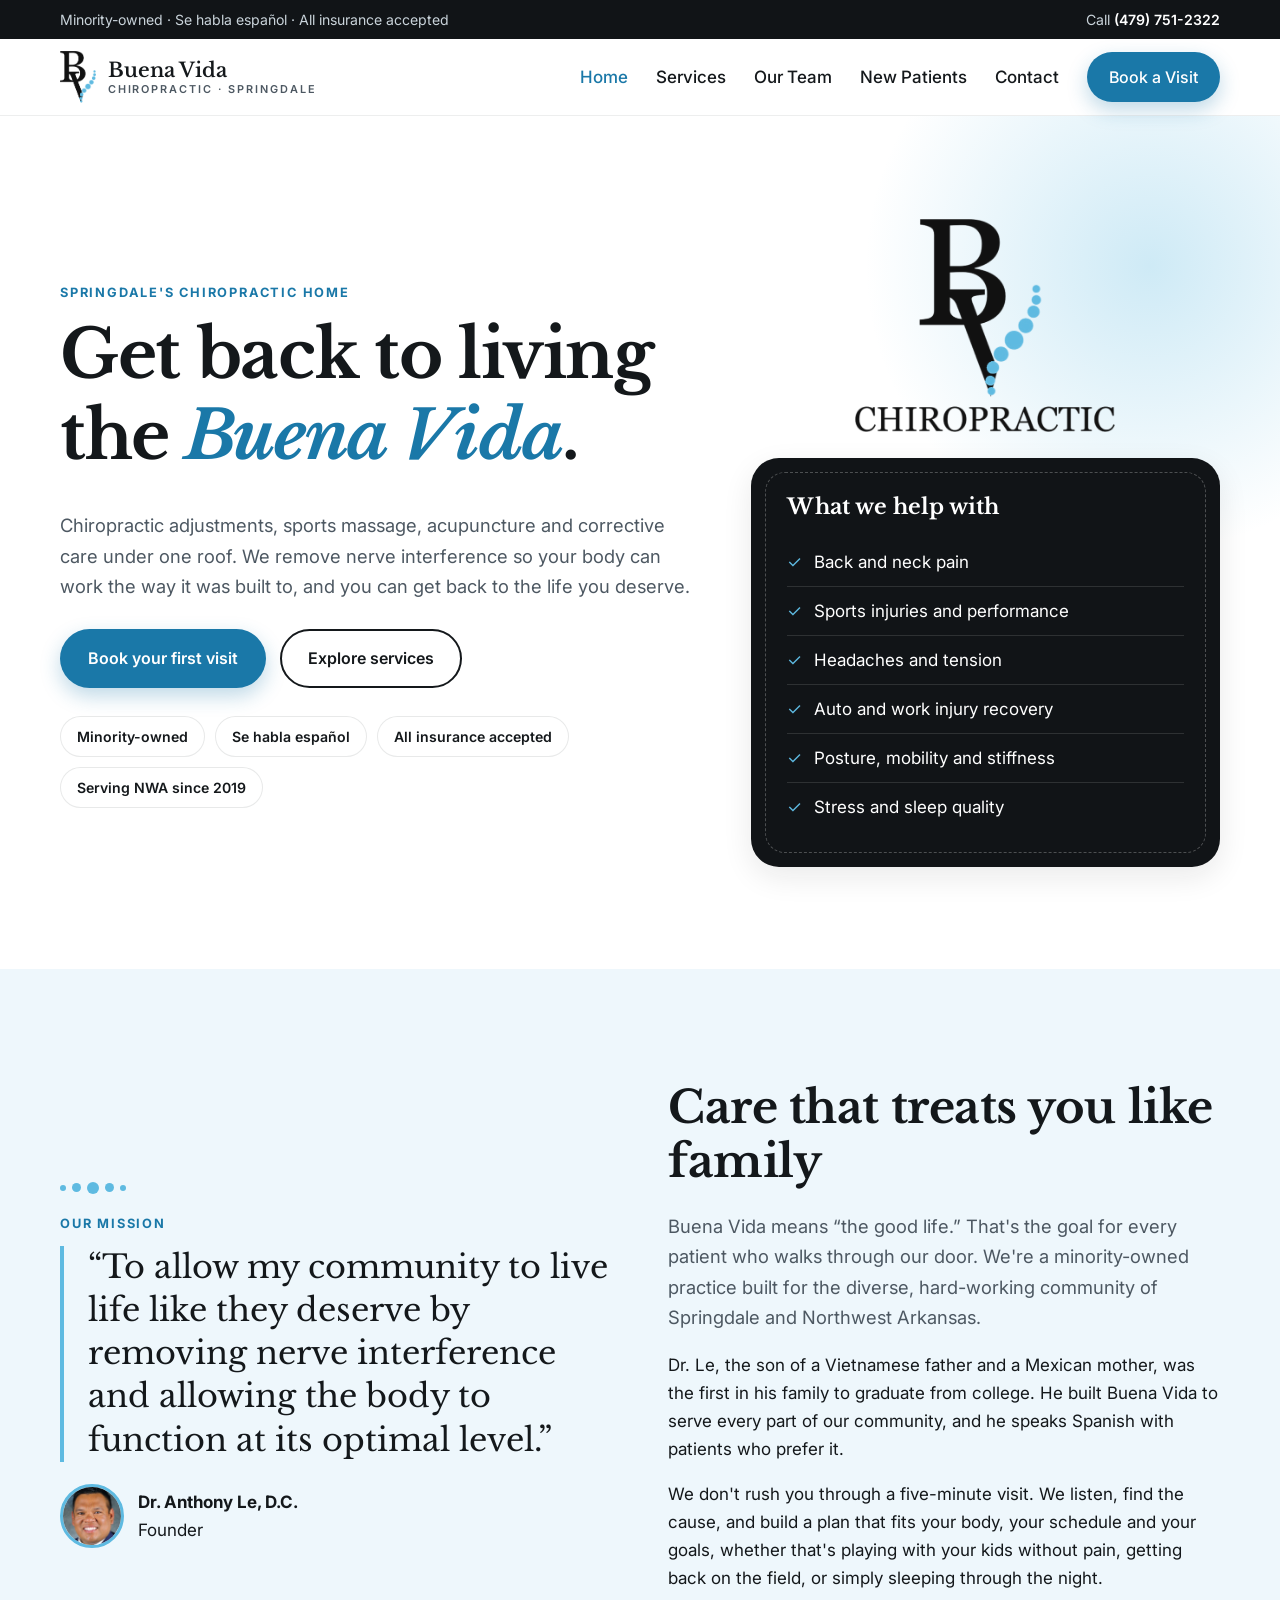
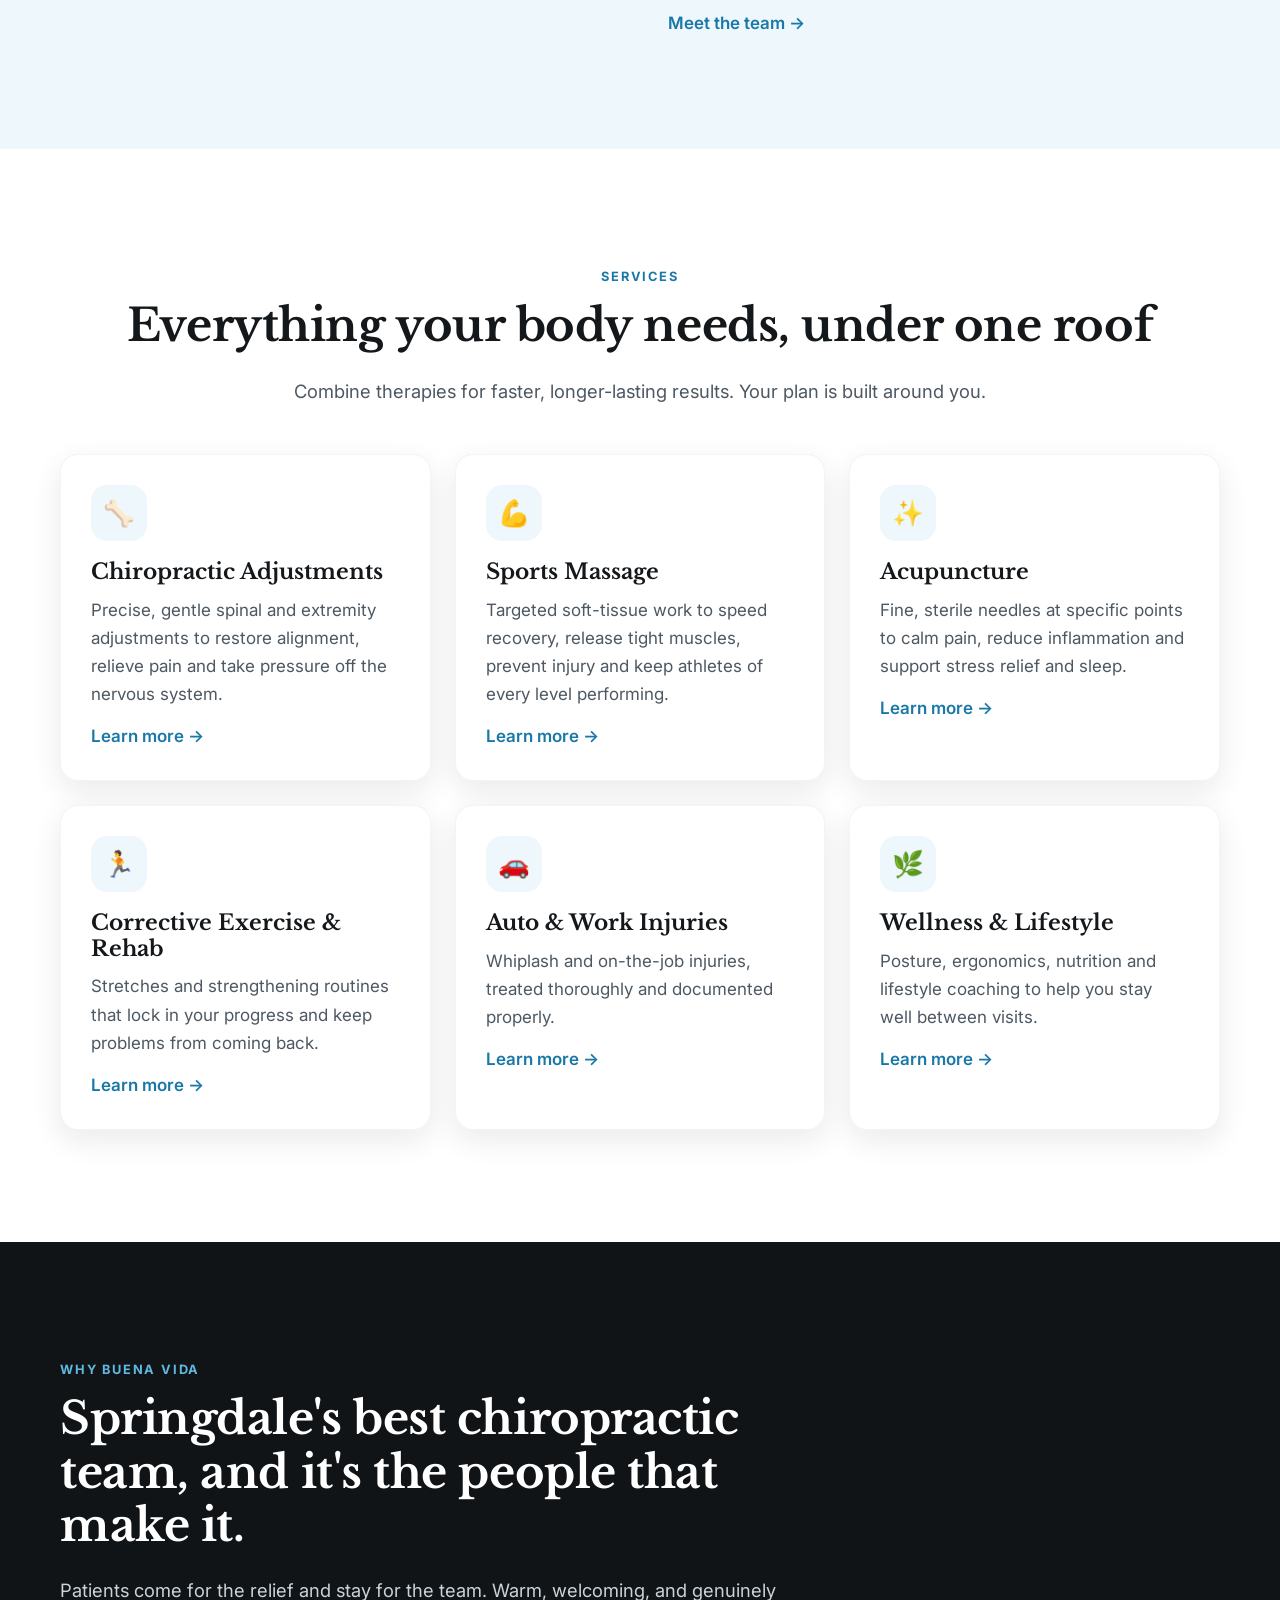
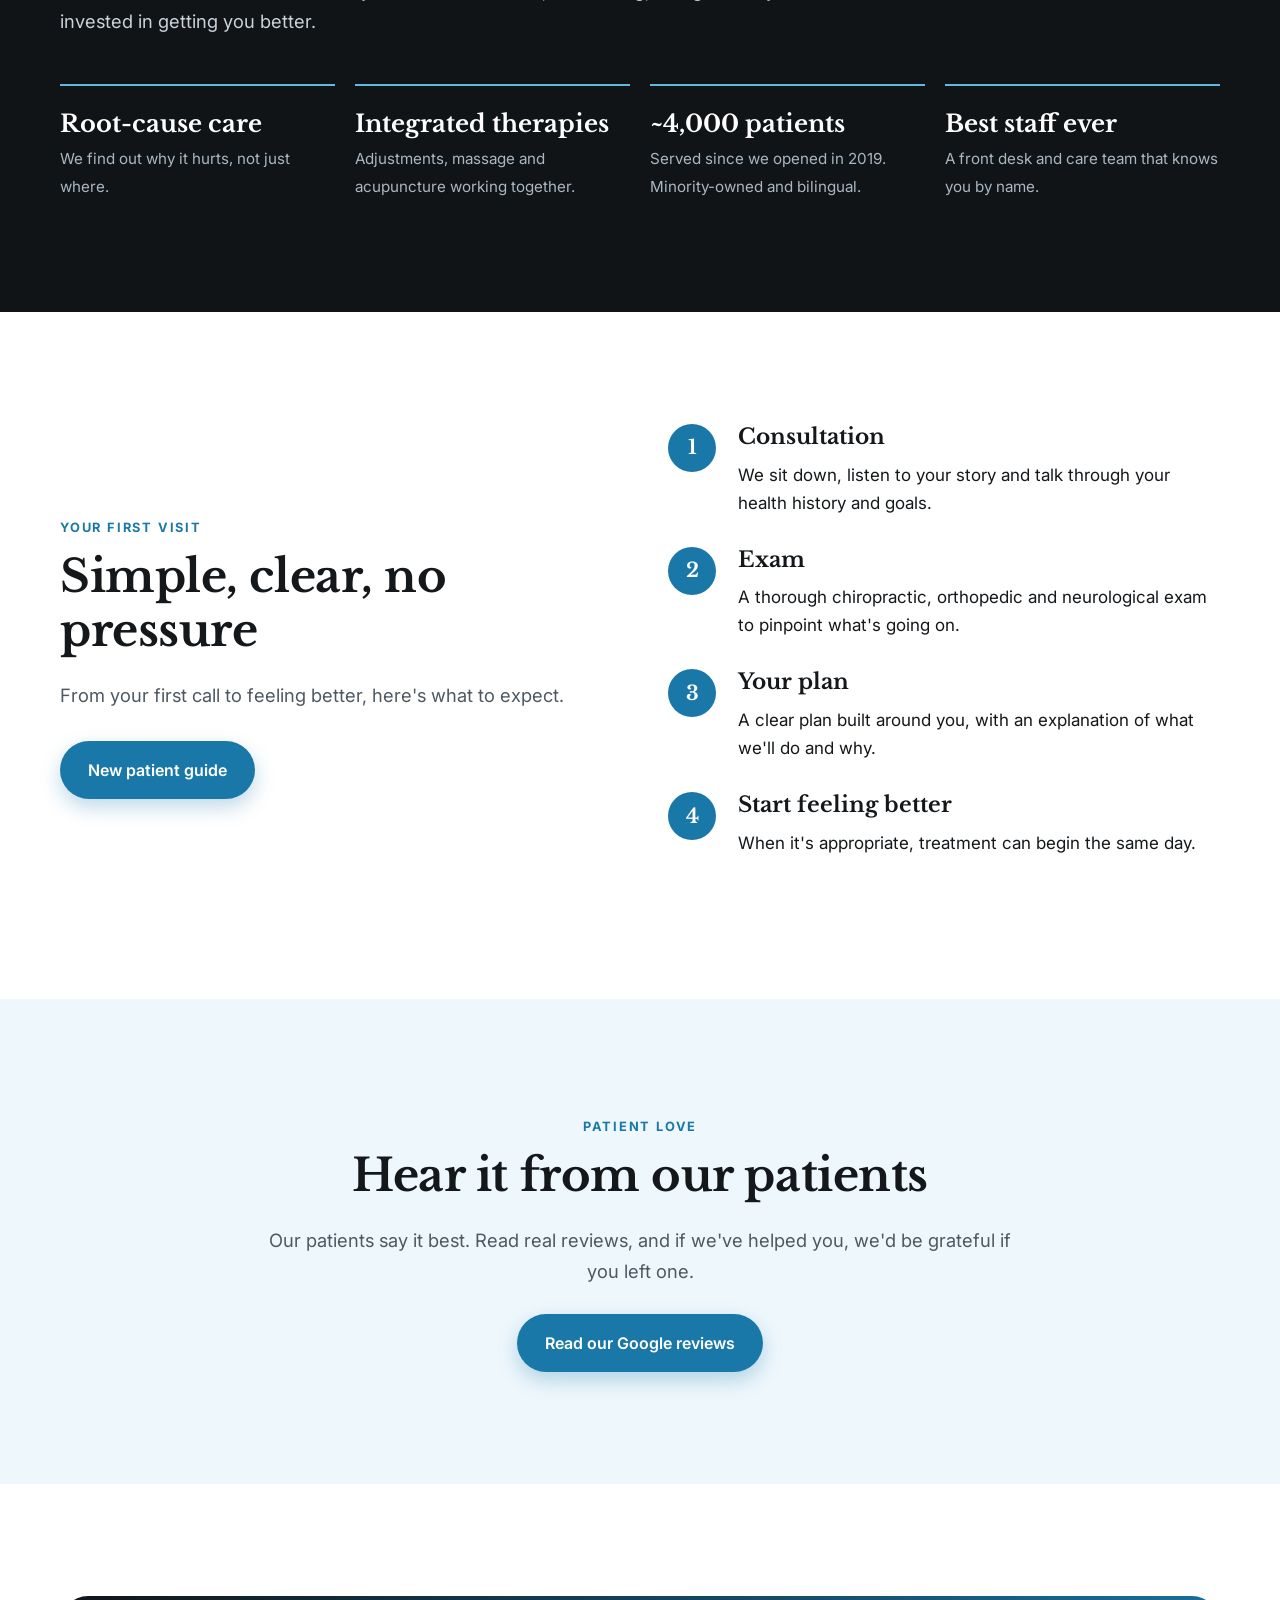
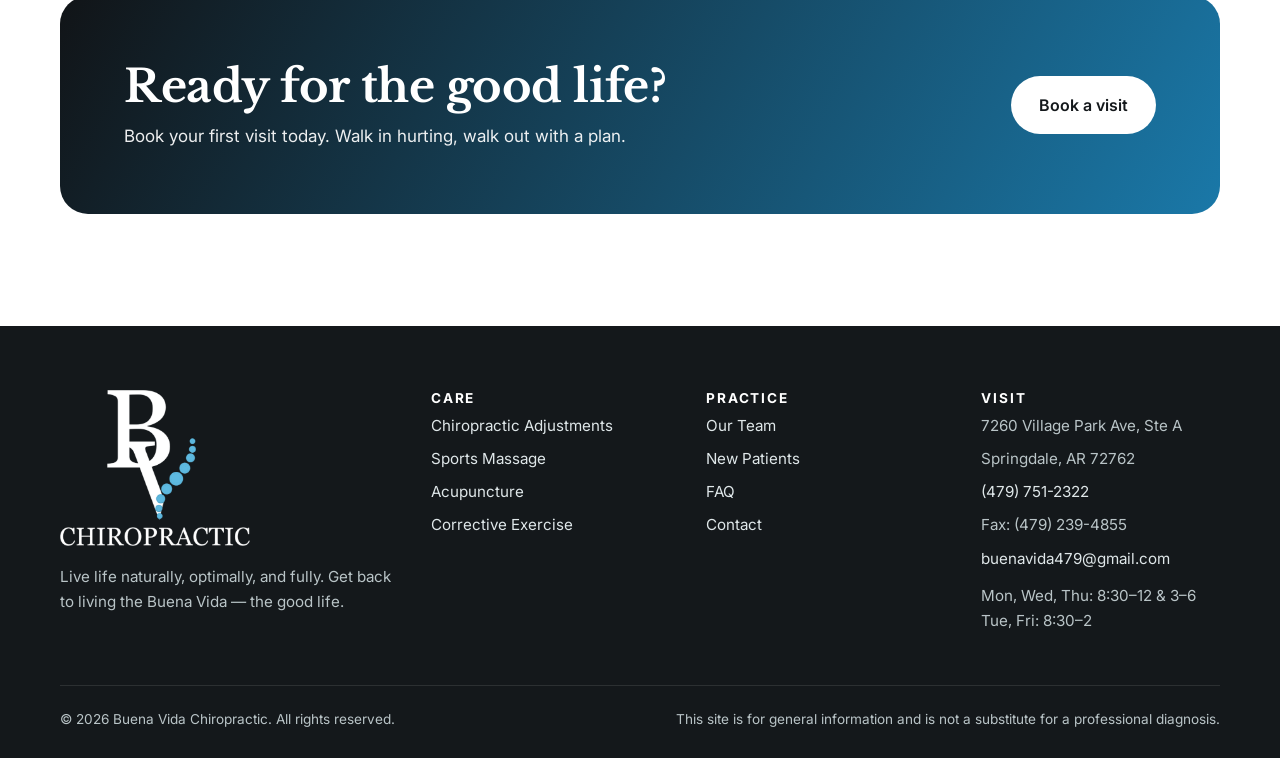
==== commit 027882e1: "Update office hours to new schedule Co-Authored-By: Claude Opus 5.5 <noreply@anthropic.com> Claude-S" ====
--- a/index.html
+++ b/index.html
@@ -235,7 +235,7 @@
             <li><a href="tel:+14797512322">(479) 751-2322</a></li>
             <li>Fax: (479) 239-4855</li>
             <li><a href="mailto:buenavida479@gmail.com">buenavida479@gmail.com</a></li>
-            <li style="margin-top:12px">Mon, Wed, Fri: 8:30&ndash;12 &amp; 3&ndash;6<br>Tue, Thu: 8:30&ndash;12</li>
+            <li style="margin-top:12px">Mon, Wed, Thu: 8:30&ndash;12 &amp; 3&ndash;6<br>Tue, Fri: 8:30&ndash;2</li>
           </ul>
         </div>
       </div>
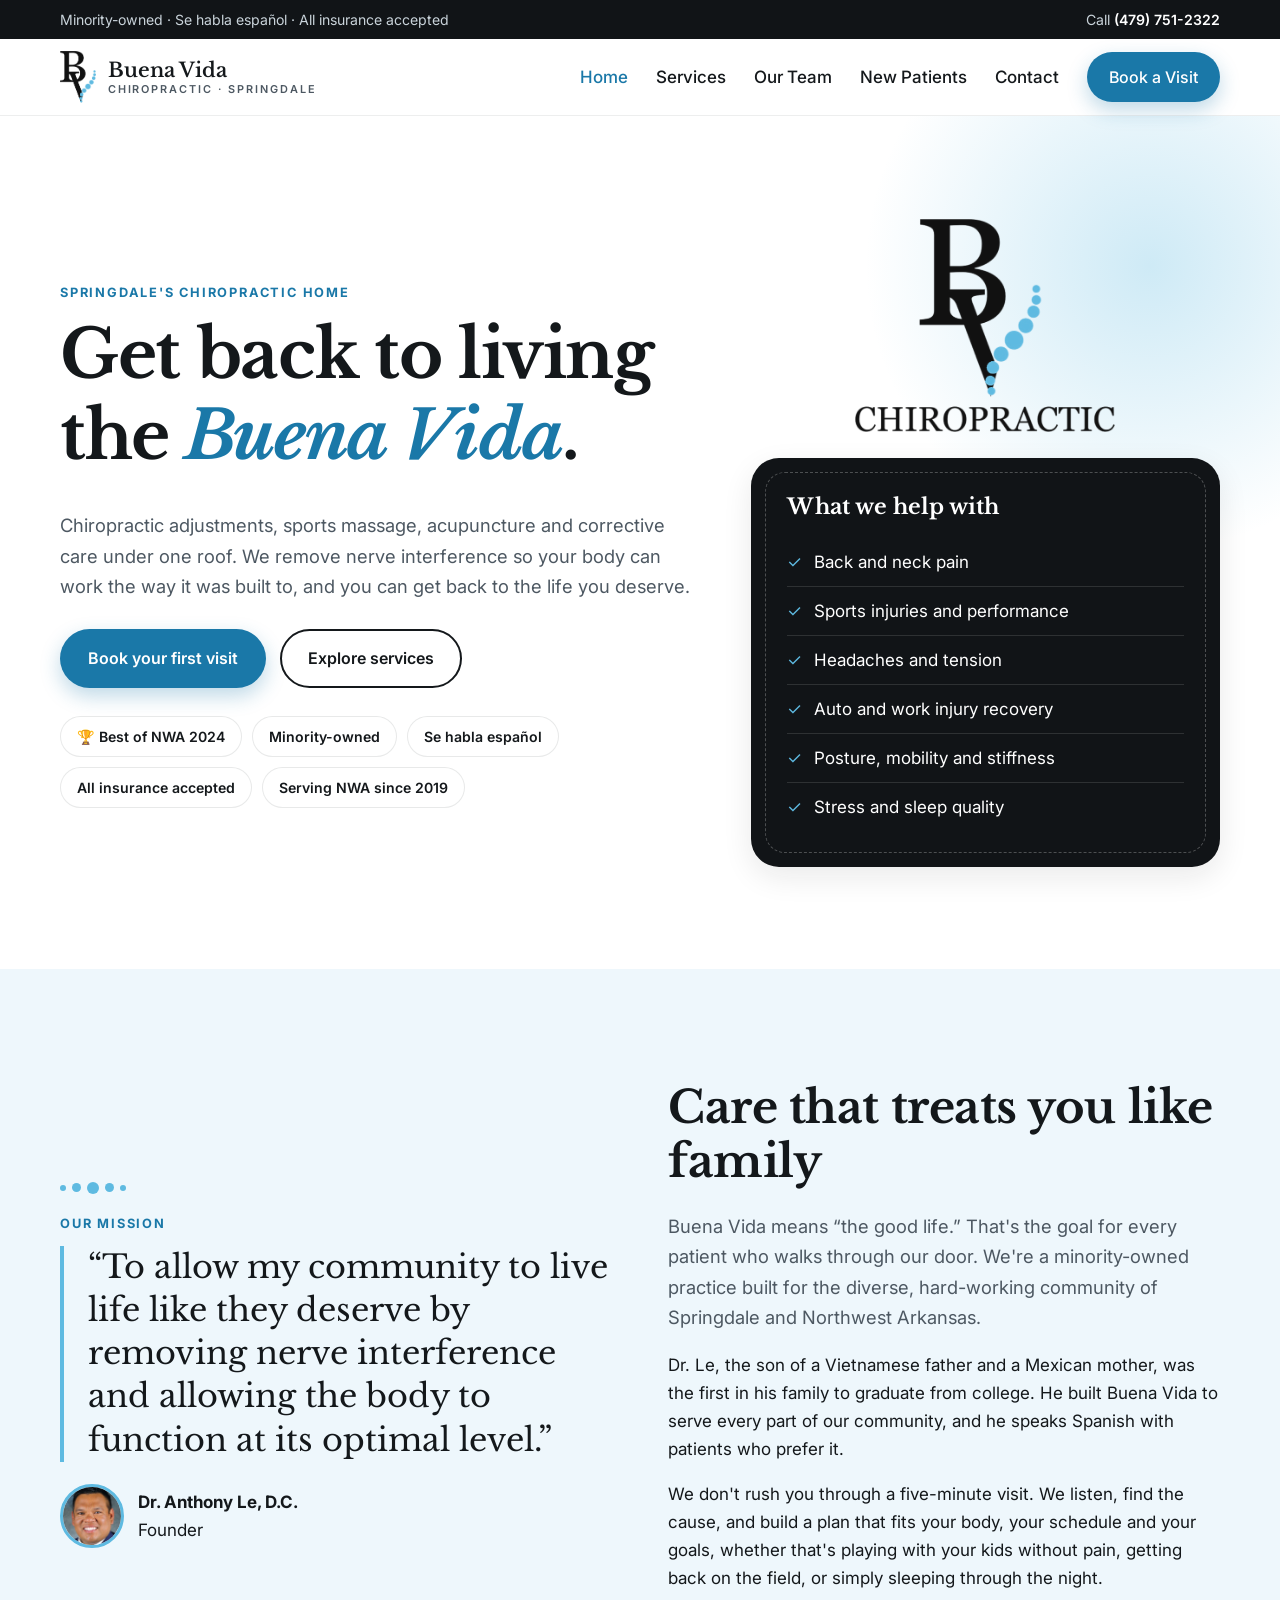
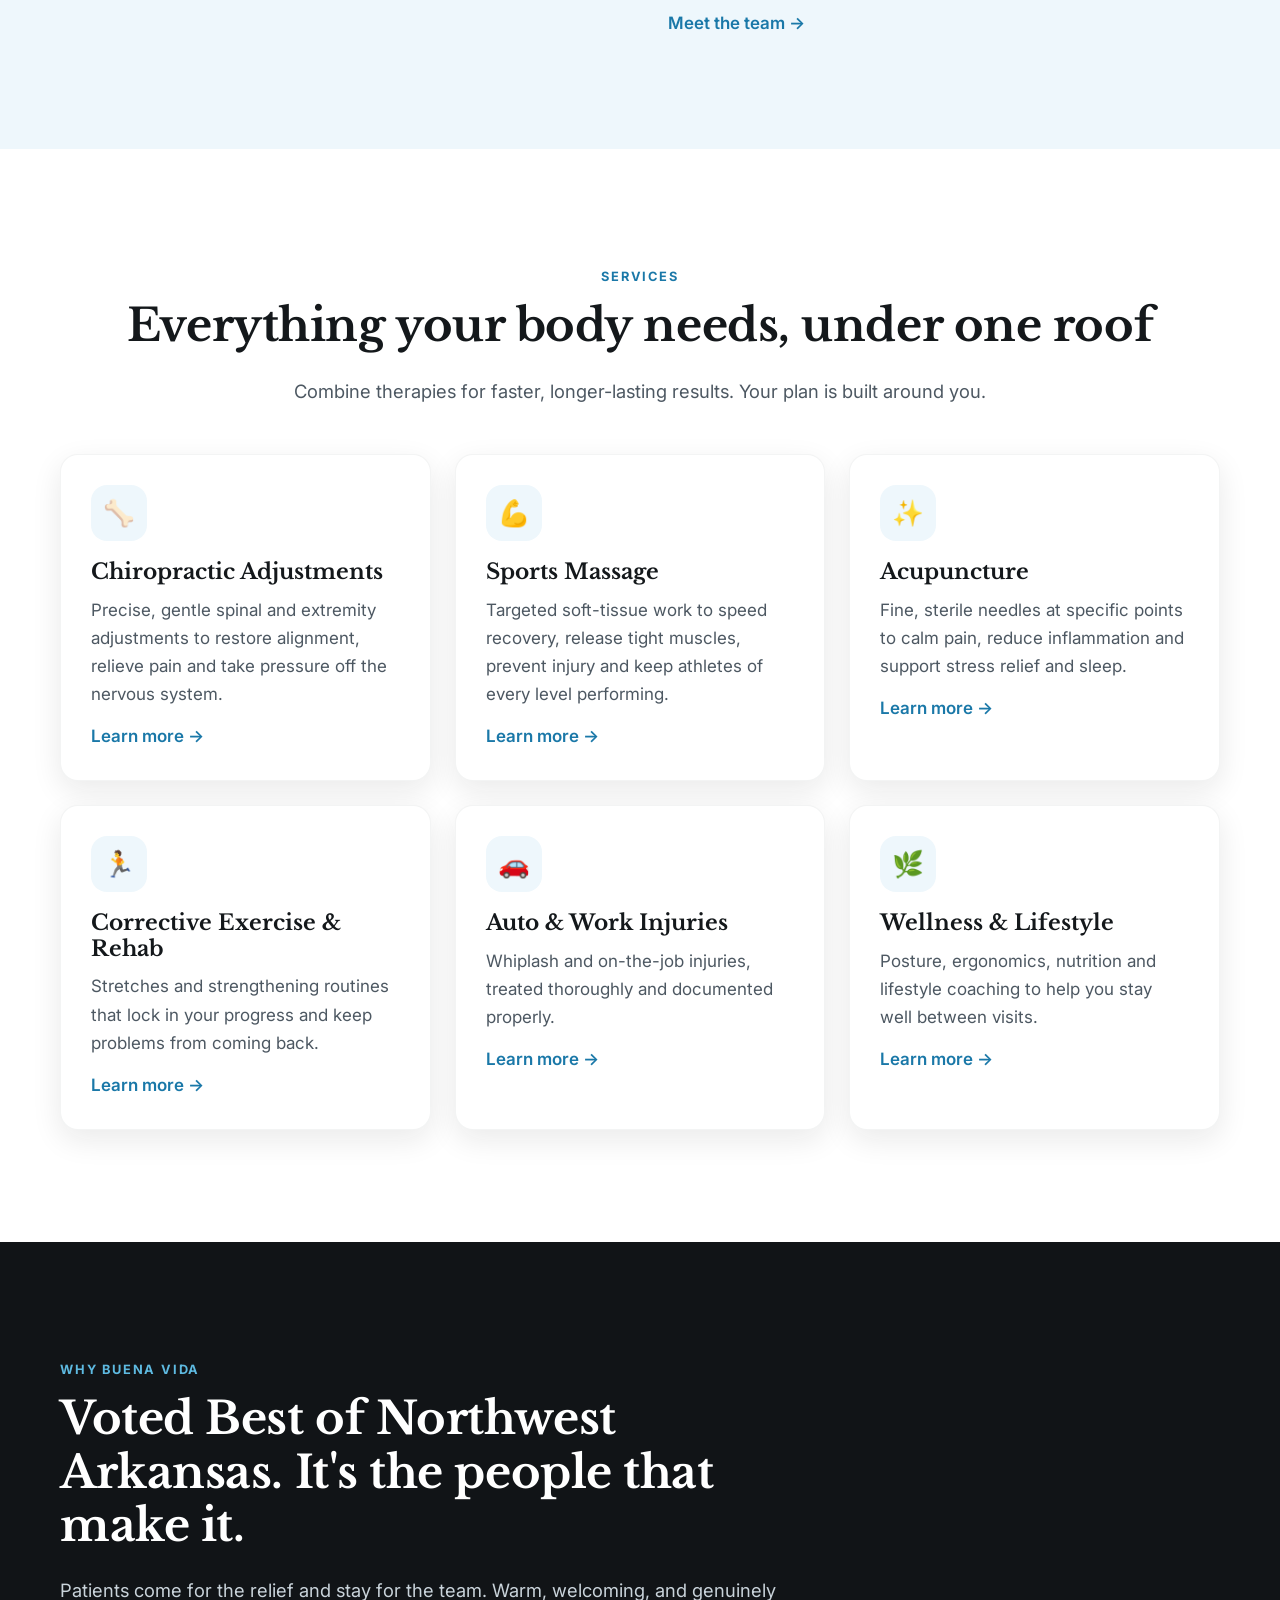
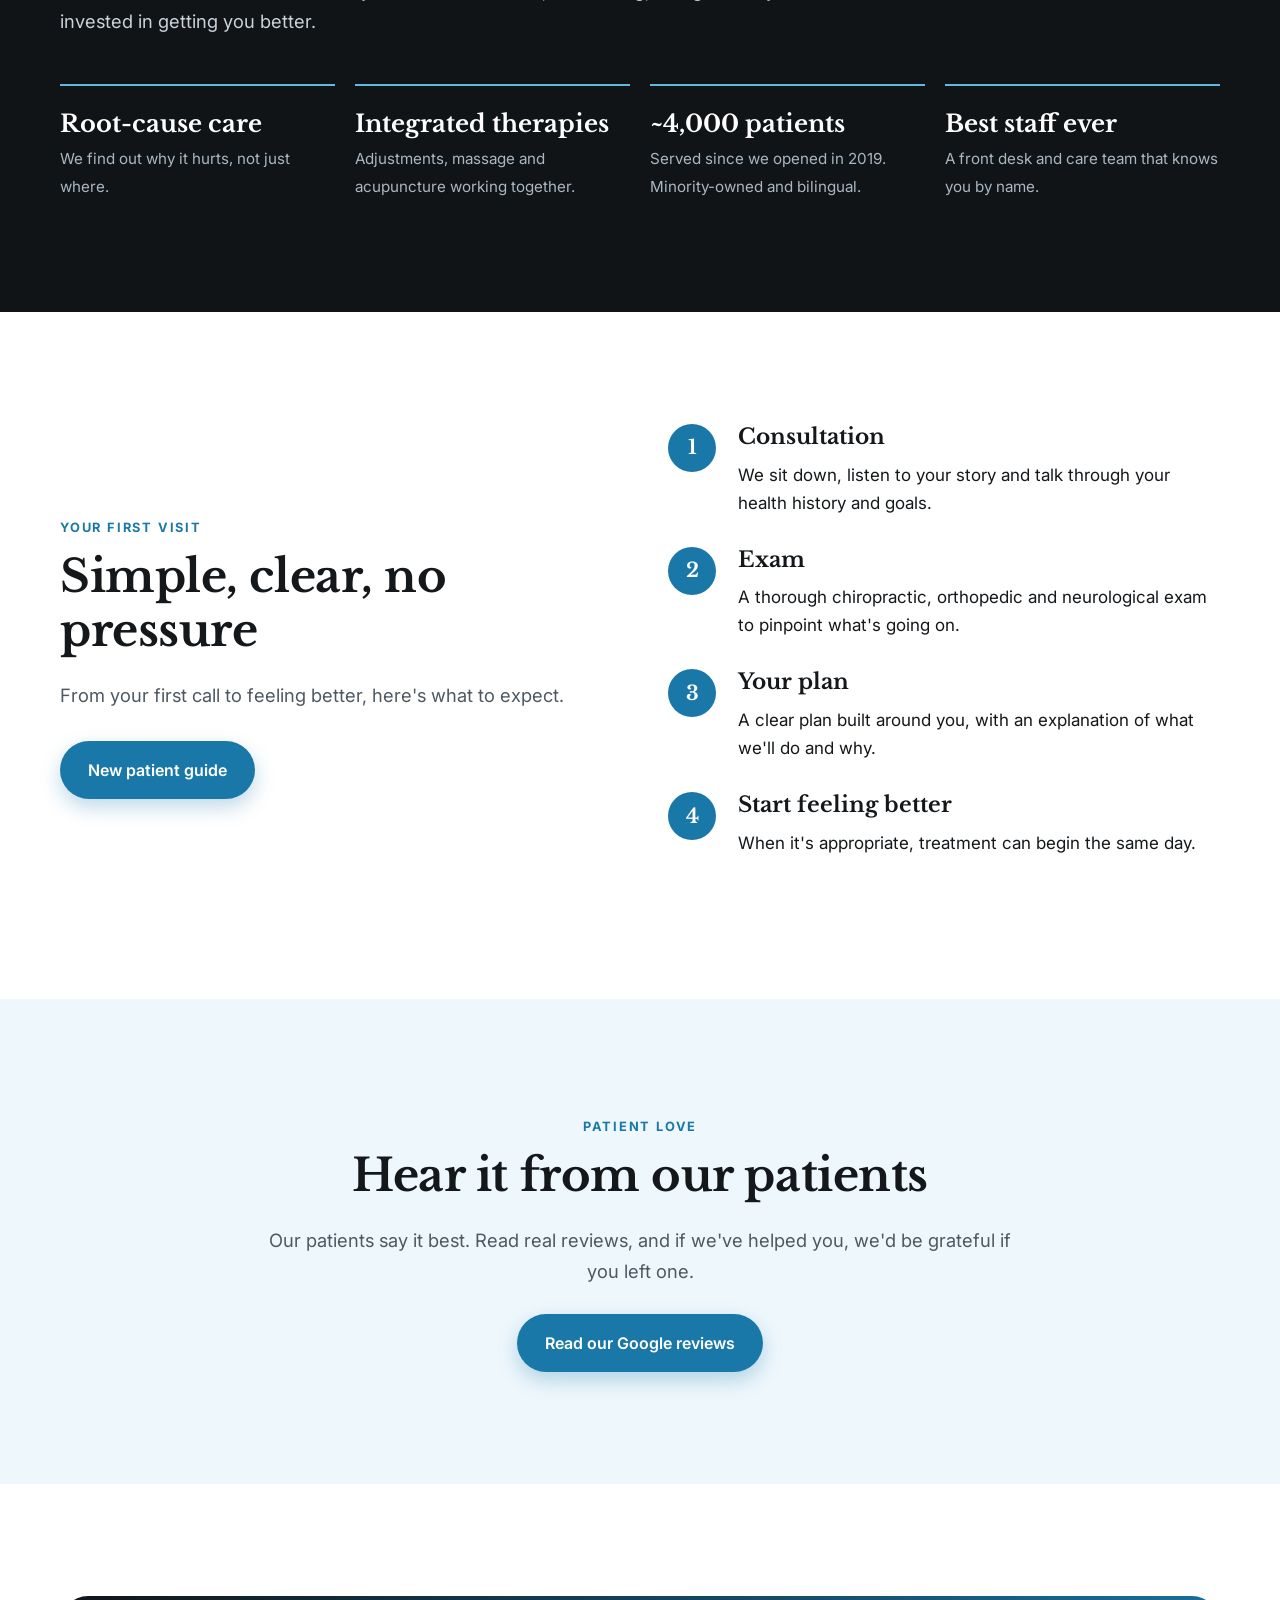
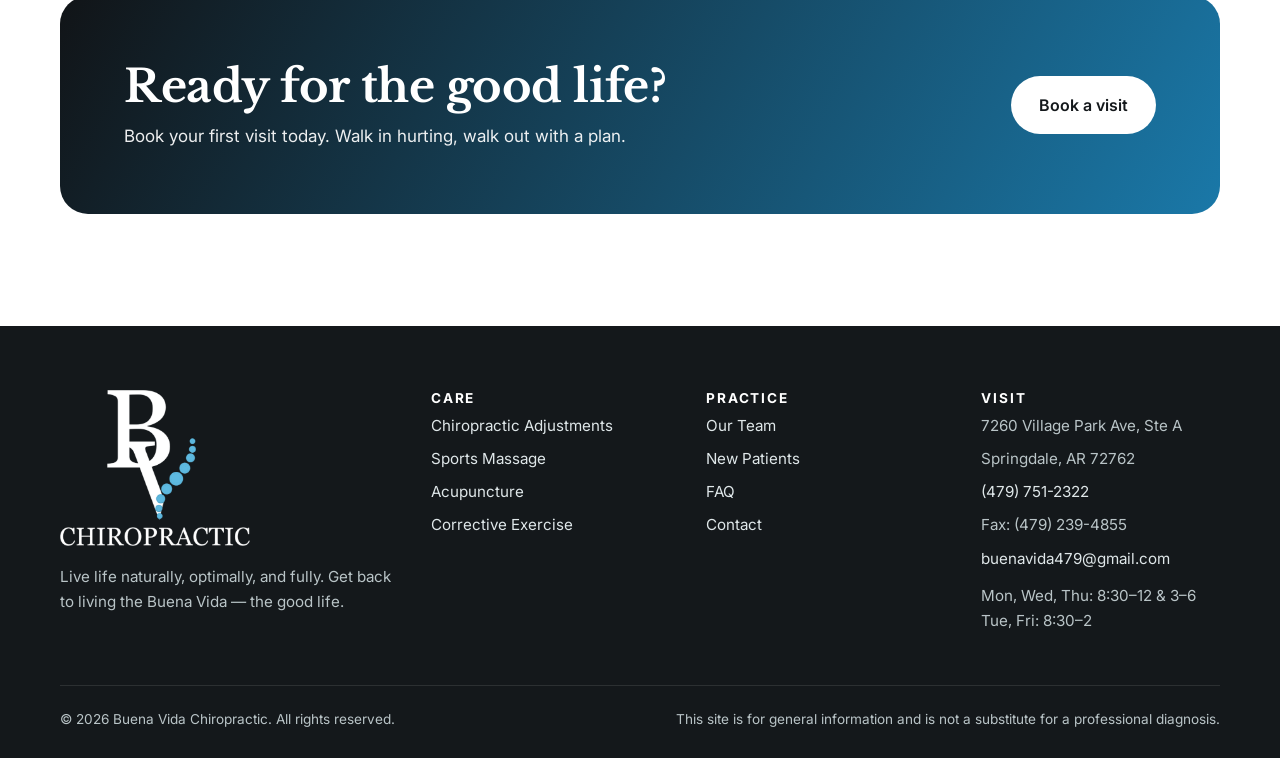
==== commit 989e9105: "Add real team photos, Best of NWA 2024 award and clinic gallery Co-Authored-By: Claude Opus 5.5 <nor" ====
--- a/index.html
+++ b/index.html
@@ -49,6 +49,7 @@
             <a class="btn btn--ghost" href="services.html">Explore services</a>
           </div>
           <div class="badges">
+            <span class="badge">&#127942; Best of NWA 2024</span>
             <span class="badge">Minority-owned</span>
             <span class="badge">Se habla español</span>
             <span class="badge">All insurance accepted</span>
@@ -145,7 +146,7 @@
       <div class="container">
         <div class="reveal" style="max-width:720px">
           <span class="eyebrow">Why Buena Vida</span>
-          <h2>Springdale's best chiropractic team, and it's the people that make it.</h2>
+          <h2>Voted Best of Northwest Arkansas. It's the people that make it.</h2>
           <p class="lead">Patients come for the relief and stay for the team. Warm, welcoming, and genuinely invested in getting you better.</p>
         </div>
         <div class="pillars">
--- a/assets/styles.css
+++ b/assets/styles.css
@@ -268,3 +268,9 @@
 .dots i:nth-child(3) { width: 12px; height: 12px; }
 .dots i:nth-child(4) { width: 9px; height: 9px; }
 .dots i:nth-child(5) { width: 6px; height: 6px; }
+
+/* Team photo cards & gallery */
+.staff-card .staff-photo--img img { aspect-ratio: 1 / 1; height: auto; object-position: center top; }
+.gallery { display: grid; grid-template-columns: 1.1fr 1fr 1fr; gap: 18px; }
+.gallery img { width: 100%; height: 360px; object-fit: cover; border-radius: var(--radius); box-shadow: var(--shadow); }
+@media (max-width: 800px) { .gallery { grid-template-columns: 1fr; } .gallery img { height: 300px; } }
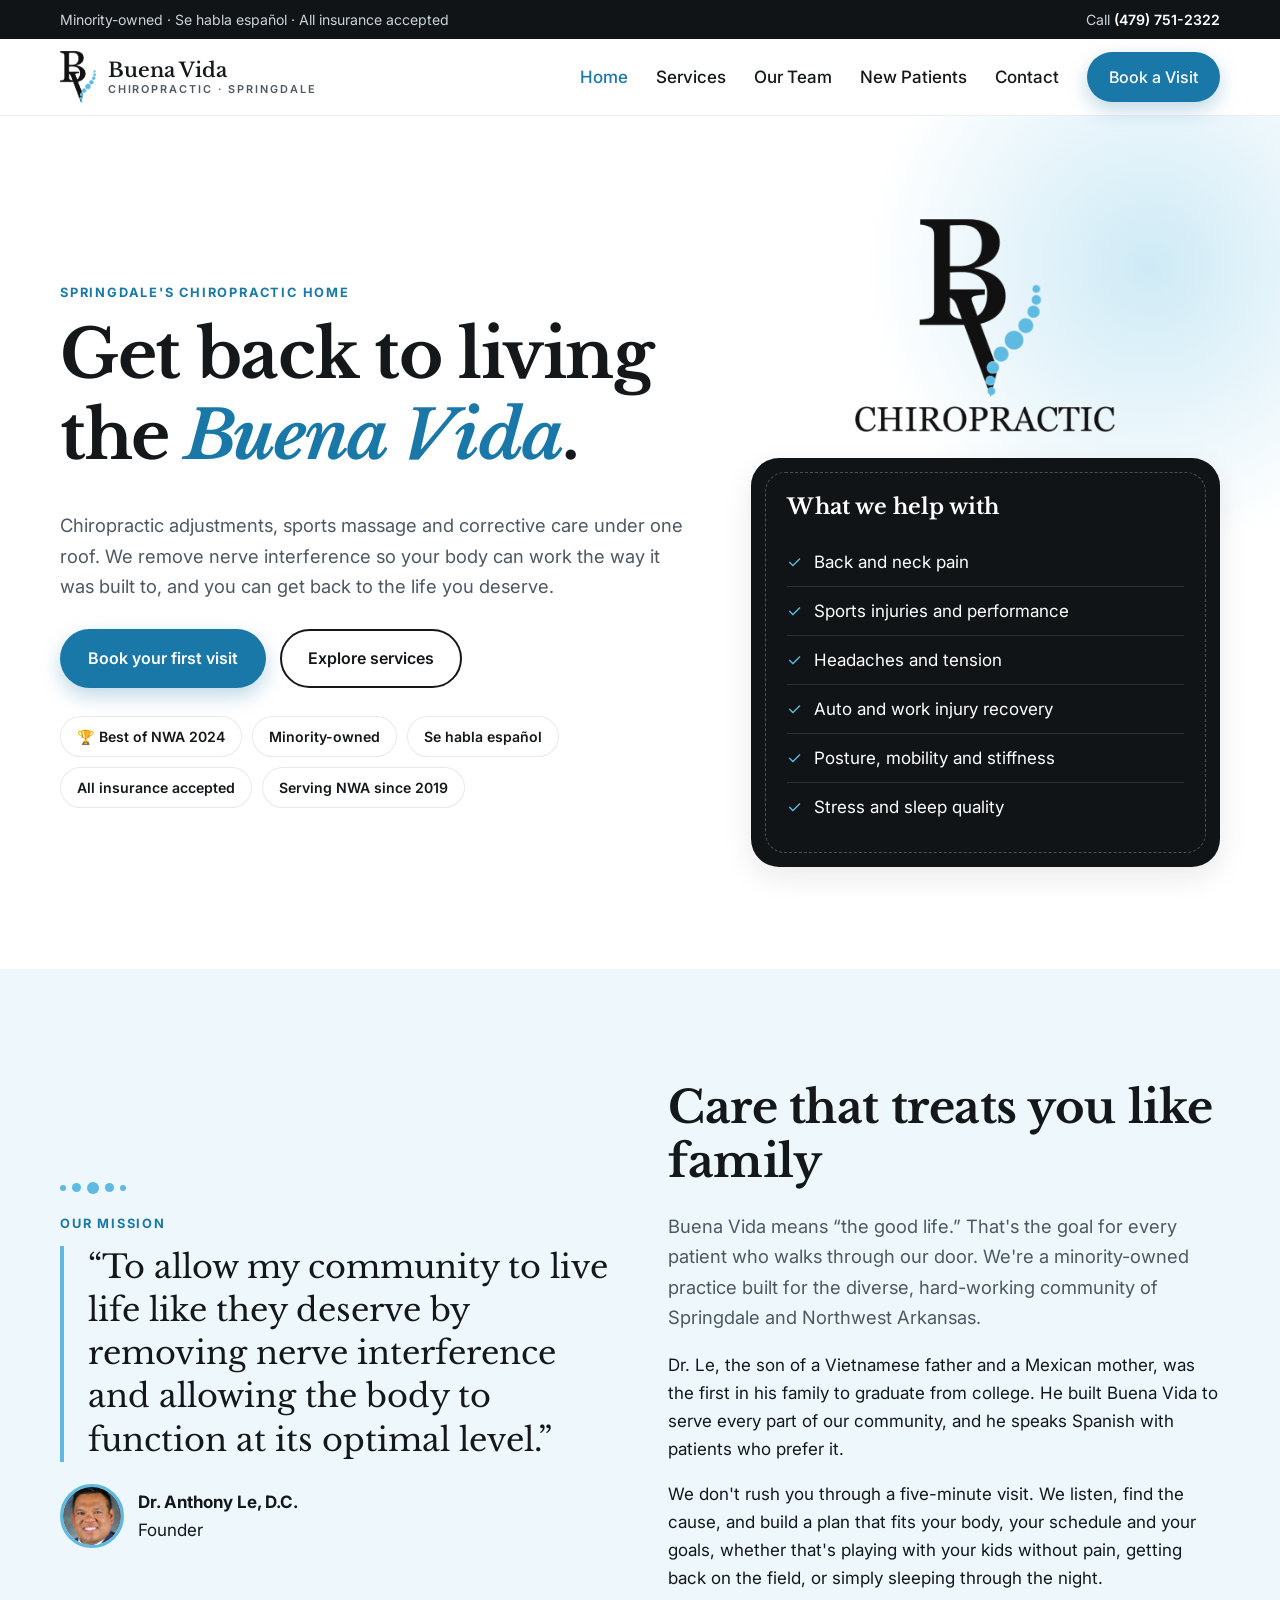
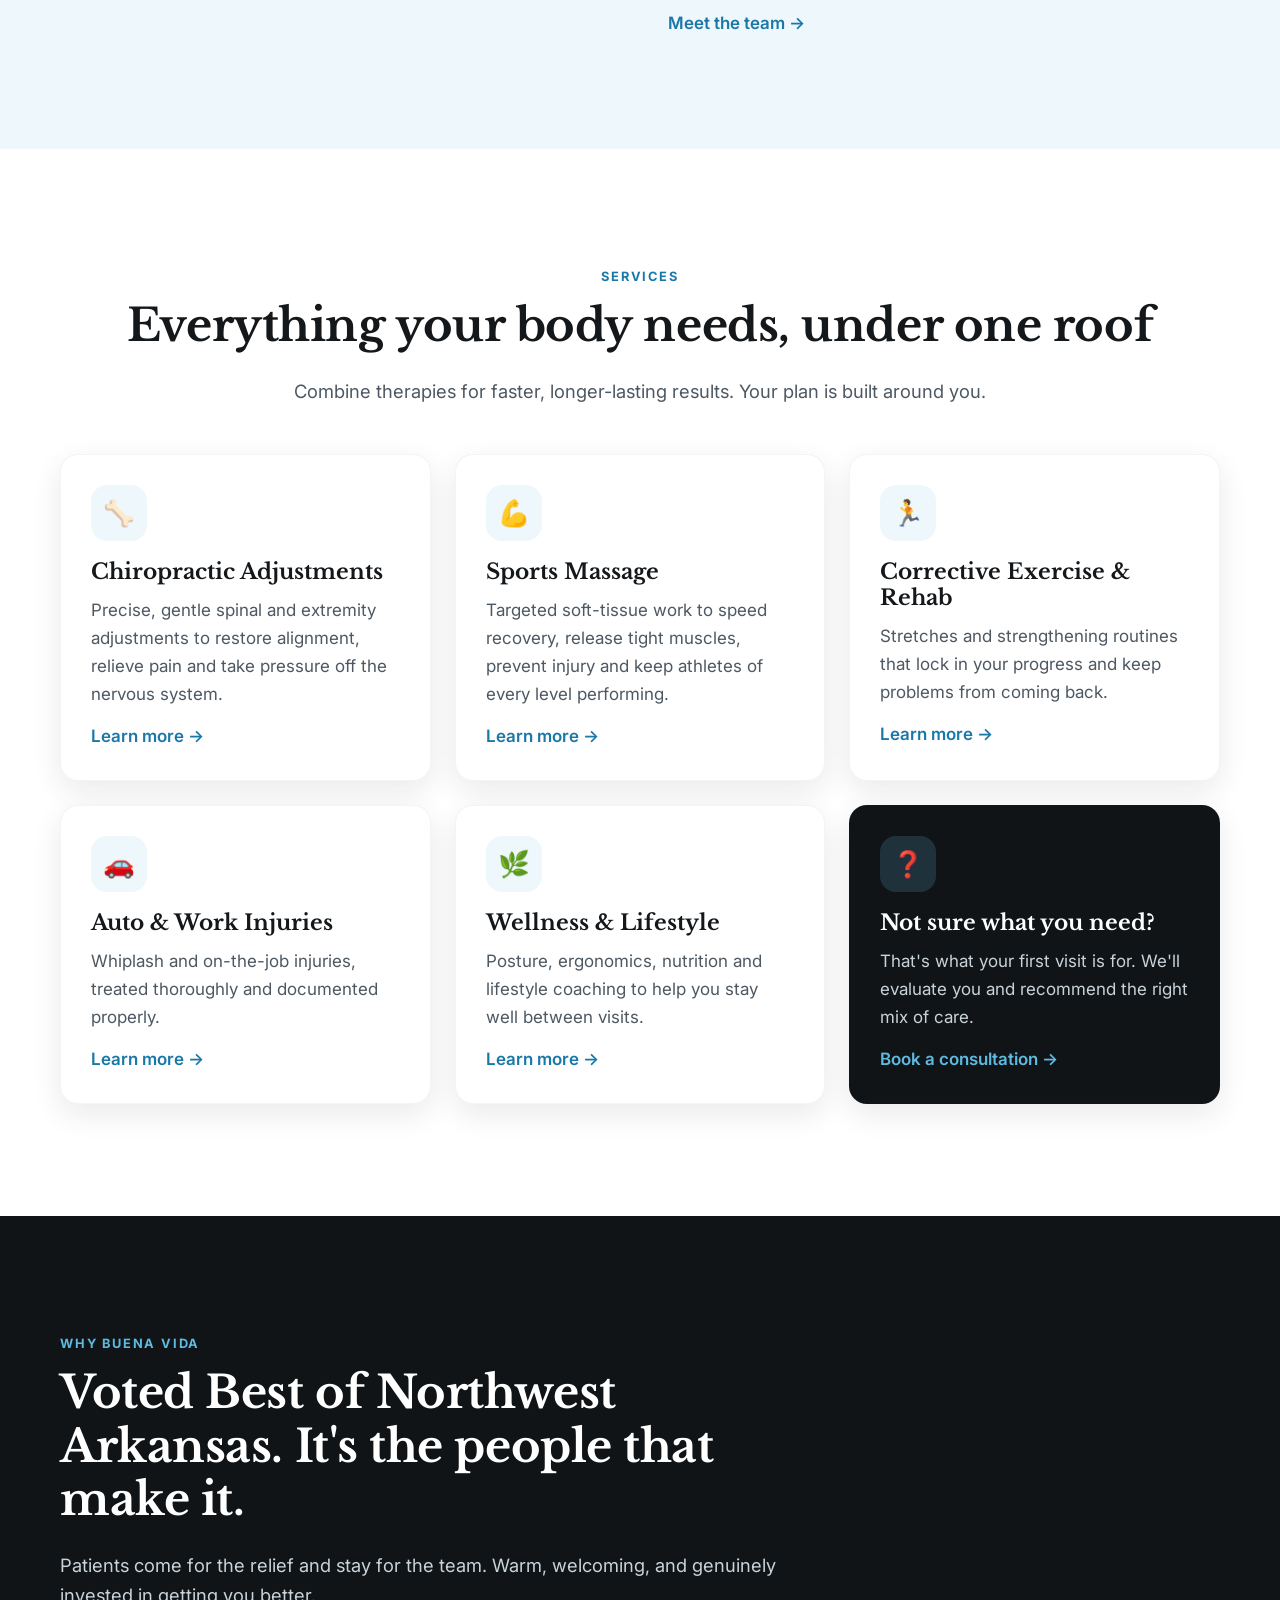
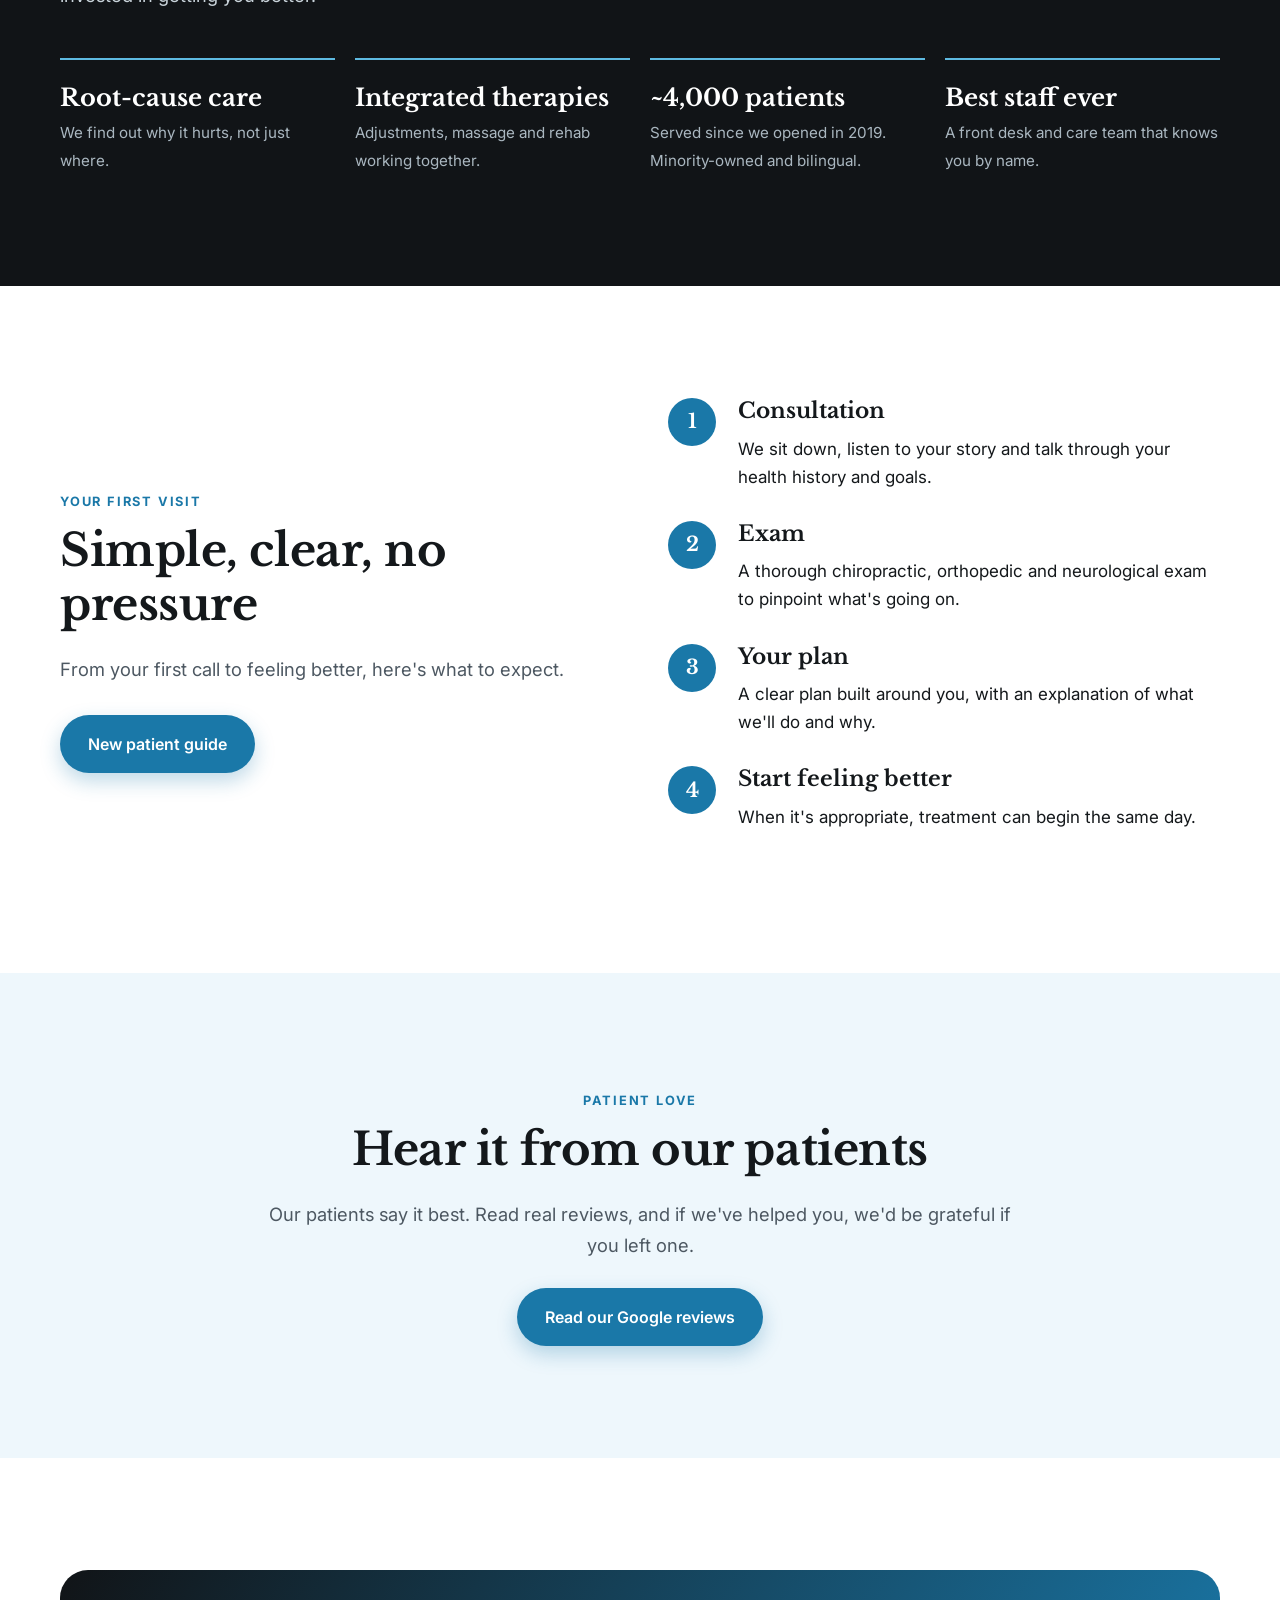
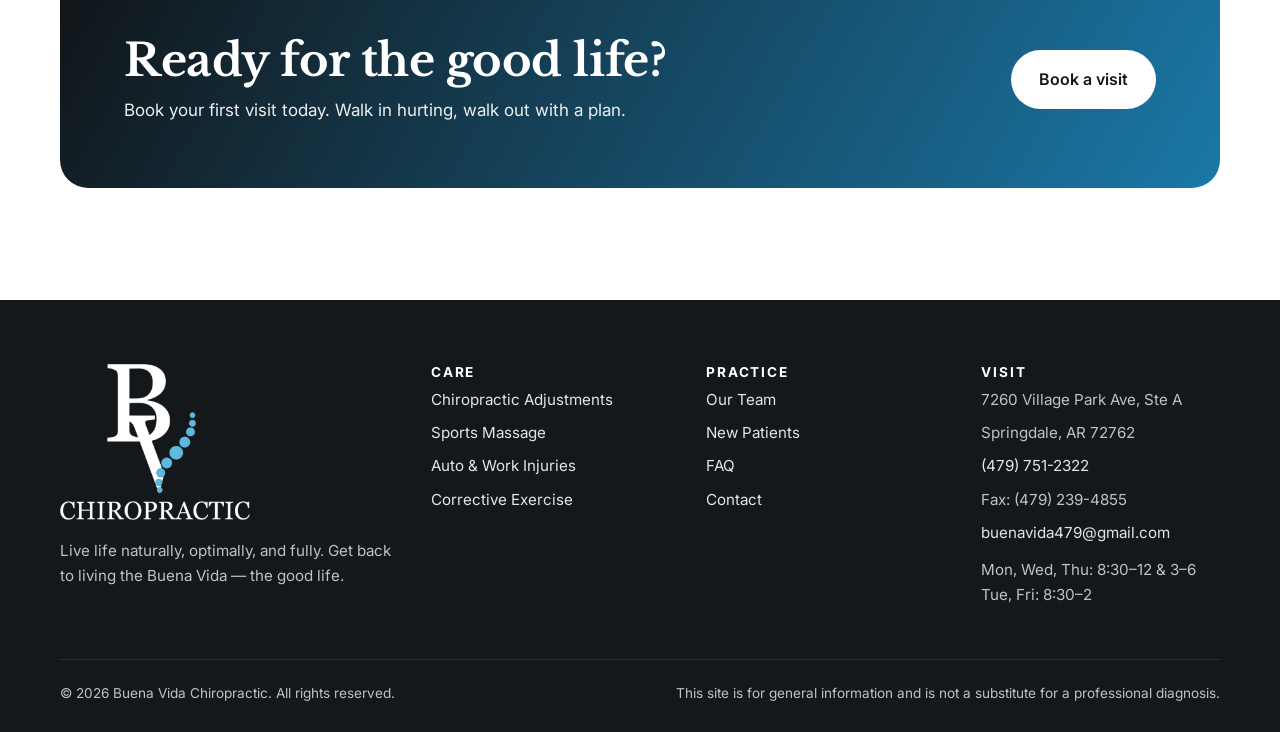
==== commit ae28acf5: "Remove acupuncture as a service Drop the acupuncture service section, home card, FAQ, booking option" ====
--- a/index.html
+++ b/index.html
@@ -4,7 +4,7 @@
   <meta charset="utf-8">
   <meta name="viewport" content="width=device-width, initial-scale=1">
   <title>Buena Vida Chiropractic | Springdale, AR Chiropractor</title>
-  <meta name="description" content="Minority-owned chiropractic in Springdale, AR: adjustments, sports massage, acupuncture and corrective care.">
+  <meta name="description" content="Minority-owned chiropractic in Springdale, AR: adjustments, sports massage and corrective care.">
   <link rel="preconnect" href="https://fonts.googleapis.com">
   <link rel="preconnect" href="https://fonts.gstatic.com" crossorigin>
   <link href="https://fonts.googleapis.com/css2?family=Libre+Baskerville:ital,wght@0,400;0,700;1,400&family=Inter:wght@400;500;600;700&display=swap" rel="stylesheet">
@@ -43,7 +43,7 @@
         <div class="reveal">
           <span class="eyebrow">Springdale's chiropractic home</span>
           <h1>Get back to living the <em>Buena Vida</em>.</h1>
-          <p class="lead">Chiropractic adjustments, sports massage, acupuncture and corrective care under one roof. We remove nerve interference so your body can work the way it was built to, and you can get back to the life you deserve.</p>
+          <p class="lead">Chiropractic adjustments, sports massage and corrective care under one roof. We remove nerve interference so your body can work the way it was built to, and you can get back to the life you deserve.</p>
           <div class="btn-row">
             <a class="btn btn--primary" href="contact.html#book">Book your first visit</a>
             <a class="btn btn--ghost" href="services.html">Explore services</a>
@@ -115,12 +115,6 @@
             <a class="more" href="services.html#sports-massage">Learn more &rarr;</a>
           </article>
           <article class="card reveal">
-            <div class="icon">&#10024;</div>
-            <h3>Acupuncture</h3>
-            <p>Fine, sterile needles at specific points to calm pain, reduce inflammation and support stress relief and sleep.</p>
-            <a class="more" href="services.html#acupuncture">Learn more &rarr;</a>
-          </article>
-          <article class="card reveal">
             <div class="icon">&#127939;</div>
             <h3>Corrective Exercise &amp; Rehab</h3>
             <p>Stretches and strengthening routines that lock in your progress and keep problems from coming back.</p>
@@ -138,6 +132,12 @@
             <p>Posture, ergonomics, nutrition and lifestyle coaching to help you stay well between visits.</p>
             <a class="more" href="services.html#wellness">Learn more &rarr;</a>
           </article>
+          <article class="card reveal" style="background:var(--dark);color:var(--white)">
+            <div class="icon" style="background:rgba(94,186,225,.18)">&#10067;</div>
+            <h3 style="color:var(--white)">Not sure what you need?</h3>
+            <p style="color:#c9d3da">That's what your first visit is for. We'll evaluate you and recommend the right mix of care.</p>
+            <a class="more" href="contact.html#book" style="color:var(--sky)">Book a consultation &rarr;</a>
+          </article>
         </div>
       </div>
     </section>
@@ -151,7 +151,7 @@
         </div>
         <div class="pillars">
           <div class="pillar reveal"><strong>Root-cause care</strong><span>We find out why it hurts, not just where.</span></div>
-          <div class="pillar reveal"><strong>Integrated therapies</strong><span>Adjustments, massage and acupuncture working together.</span></div>
+          <div class="pillar reveal"><strong>Integrated therapies</strong><span>Adjustments, massage and rehab working together.</span></div>
           <div class="pillar reveal"><strong>~4,000 patients</strong><span>Served since we opened in 2019. Minority-owned and bilingual.</span></div>
           <div class="pillar reveal"><strong>Best staff ever</strong><span>A front desk and care team that knows you by name.</span></div>
         </div>
@@ -215,7 +215,7 @@
           <ul>
             <li><a href="services.html#adjustments">Chiropractic Adjustments</a></li>
             <li><a href="services.html#sports-massage">Sports Massage</a></li>
-            <li><a href="services.html#acupuncture">Acupuncture</a></li>
+            <li><a href="services.html#injury">Auto &amp; Work Injuries</a></li>
             <li><a href="services.html#rehab">Corrective Exercise</a></li>
           </ul>
         </div>
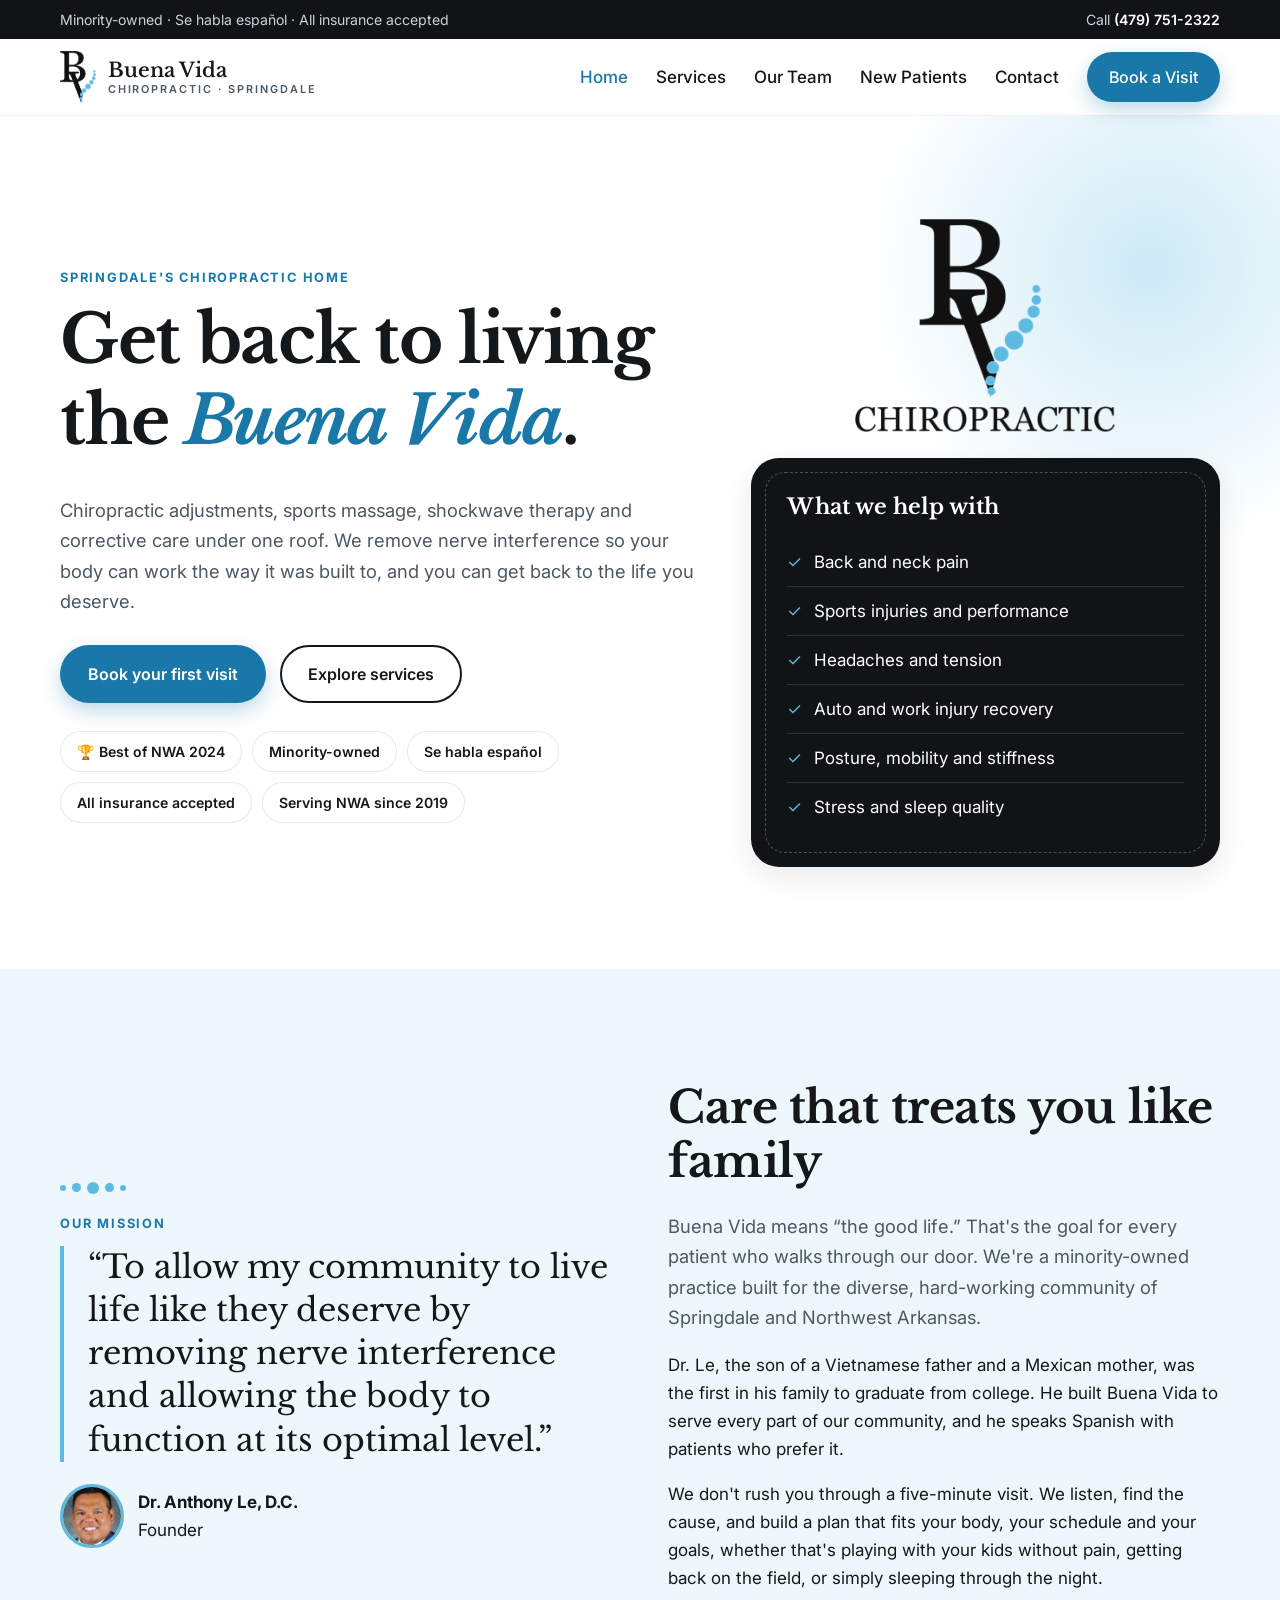
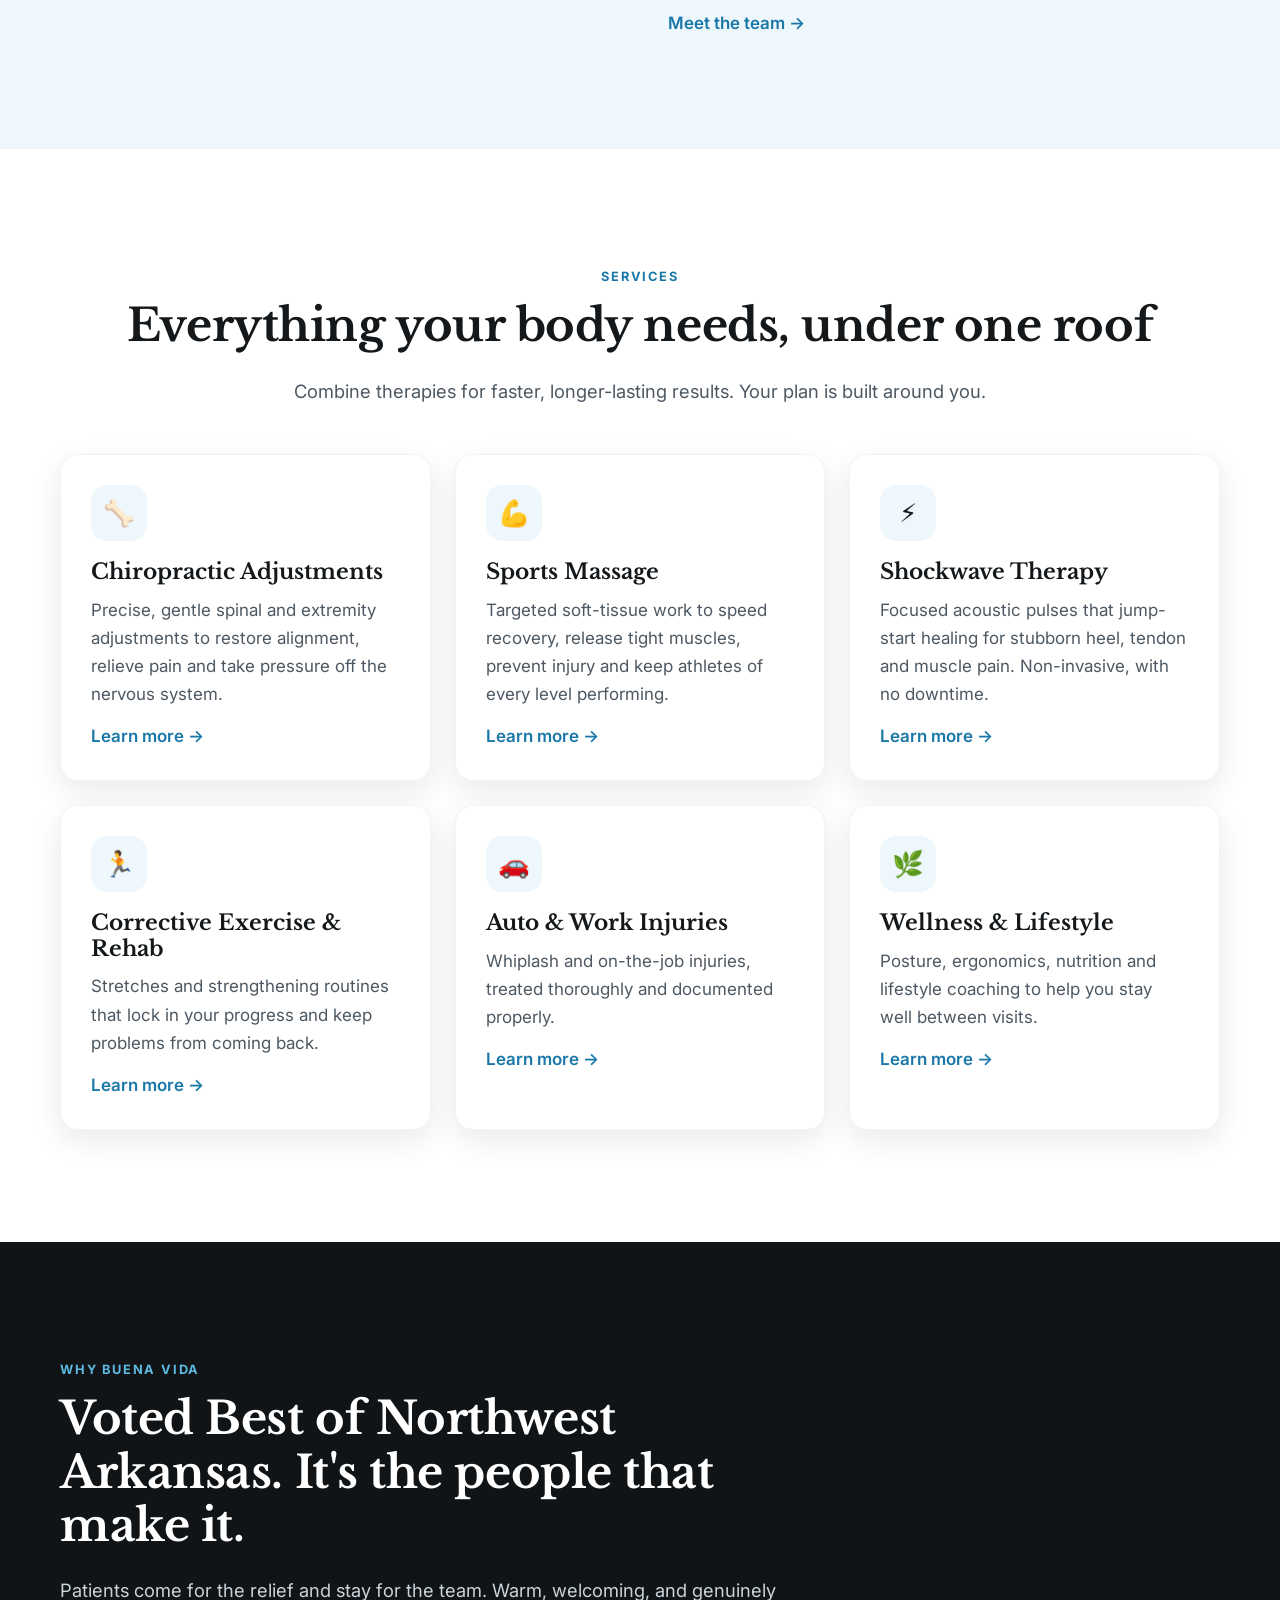
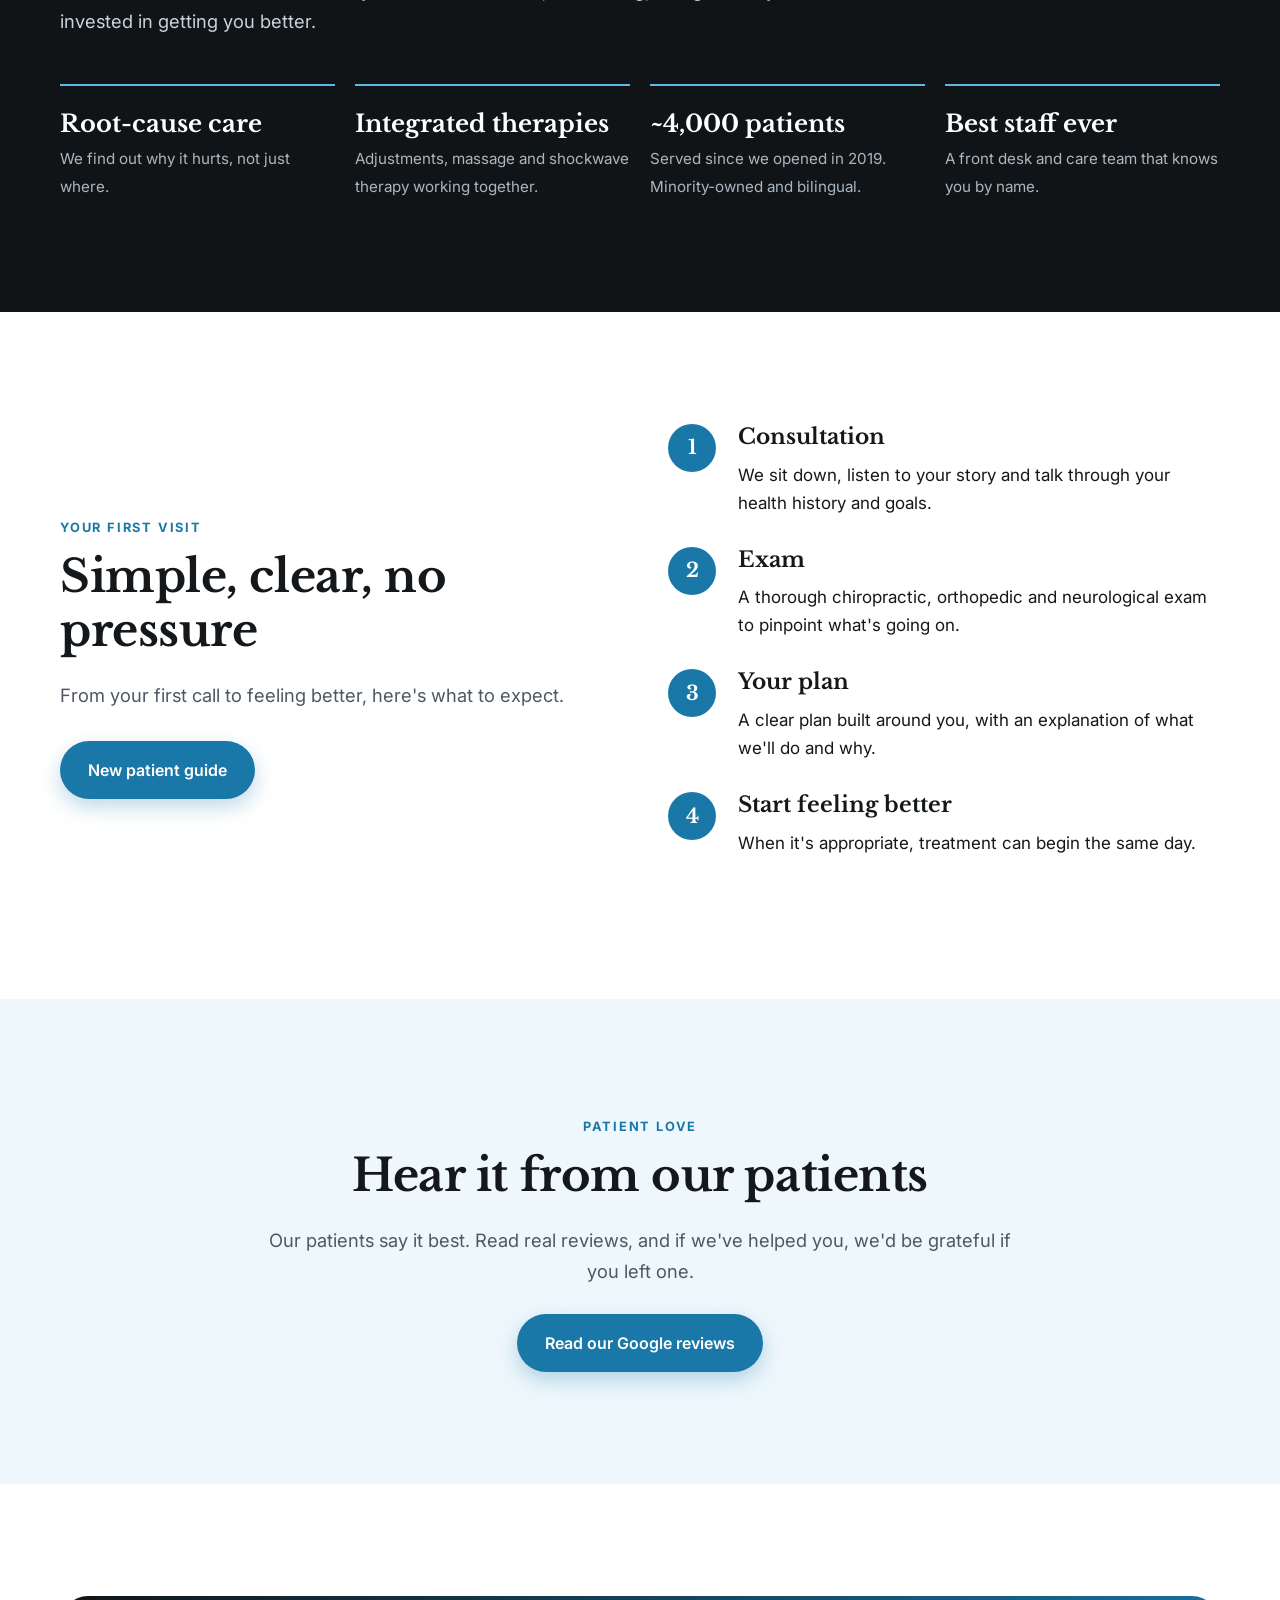
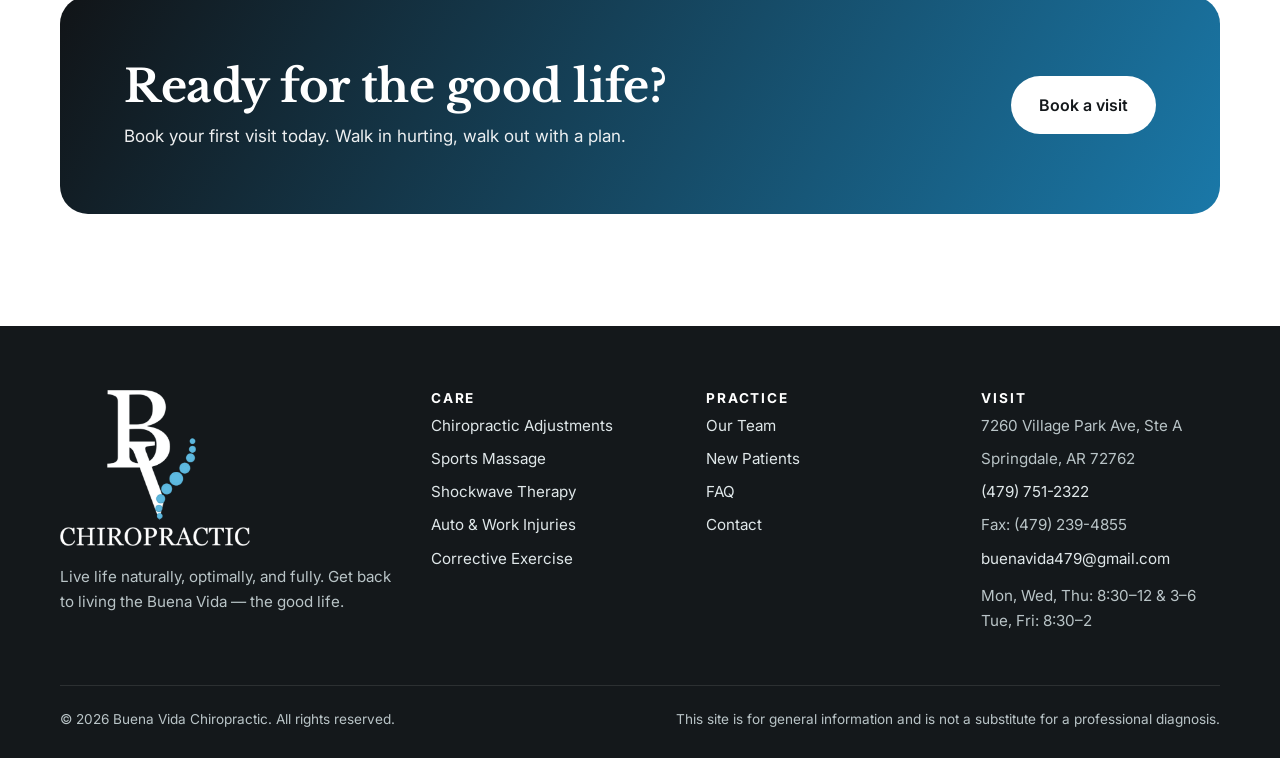
==== commit b4e8dc91: "Add shockwave therapy as a service Co-Authored-By: Claude Opus 5.5 <noreply@anthropic.com> Claude-Se" ====
--- a/index.html
+++ b/index.html
@@ -4,7 +4,7 @@
   <meta charset="utf-8">
   <meta name="viewport" content="width=device-width, initial-scale=1">
   <title>Buena Vida Chiropractic | Springdale, AR Chiropractor</title>
-  <meta name="description" content="Minority-owned chiropractic in Springdale, AR: adjustments, sports massage and corrective care.">
+  <meta name="description" content="Minority-owned chiropractic in Springdale, AR: adjustments, sports massage, shockwave therapy and corrective care.">
   <link rel="preconnect" href="https://fonts.googleapis.com">
   <link rel="preconnect" href="https://fonts.gstatic.com" crossorigin>
   <link href="https://fonts.googleapis.com/css2?family=Libre+Baskerville:ital,wght@0,400;0,700;1,400&family=Inter:wght@400;500;600;700&display=swap" rel="stylesheet">
@@ -43,7 +43,7 @@
         <div class="reveal">
           <span class="eyebrow">Springdale's chiropractic home</span>
           <h1>Get back to living the <em>Buena Vida</em>.</h1>
-          <p class="lead">Chiropractic adjustments, sports massage and corrective care under one roof. We remove nerve interference so your body can work the way it was built to, and you can get back to the life you deserve.</p>
+          <p class="lead">Chiropractic adjustments, sports massage, shockwave therapy and corrective care under one roof. We remove nerve interference so your body can work the way it was built to, and you can get back to the life you deserve.</p>
           <div class="btn-row">
             <a class="btn btn--primary" href="contact.html#book">Book your first visit</a>
             <a class="btn btn--ghost" href="services.html">Explore services</a>
@@ -115,6 +115,12 @@
             <a class="more" href="services.html#sports-massage">Learn more &rarr;</a>
           </article>
           <article class="card reveal">
+            <div class="icon">&#9889;</div>
+            <h3>Shockwave Therapy</h3>
+            <p>Focused acoustic pulses that jump-start healing for stubborn heel, tendon and muscle pain. Non-invasive, with no downtime.</p>
+            <a class="more" href="services.html#shockwave">Learn more &rarr;</a>
+          </article>
+          <article class="card reveal">
             <div class="icon">&#127939;</div>
             <h3>Corrective Exercise &amp; Rehab</h3>
             <p>Stretches and strengthening routines that lock in your progress and keep problems from coming back.</p>
@@ -132,12 +138,6 @@
             <p>Posture, ergonomics, nutrition and lifestyle coaching to help you stay well between visits.</p>
             <a class="more" href="services.html#wellness">Learn more &rarr;</a>
           </article>
-          <article class="card reveal" style="background:var(--dark);color:var(--white)">
-            <div class="icon" style="background:rgba(94,186,225,.18)">&#10067;</div>
-            <h3 style="color:var(--white)">Not sure what you need?</h3>
-            <p style="color:#c9d3da">That's what your first visit is for. We'll evaluate you and recommend the right mix of care.</p>
-            <a class="more" href="contact.html#book" style="color:var(--sky)">Book a consultation &rarr;</a>
-          </article>
         </div>
       </div>
     </section>
@@ -151,7 +151,7 @@
         </div>
         <div class="pillars">
           <div class="pillar reveal"><strong>Root-cause care</strong><span>We find out why it hurts, not just where.</span></div>
-          <div class="pillar reveal"><strong>Integrated therapies</strong><span>Adjustments, massage and rehab working together.</span></div>
+          <div class="pillar reveal"><strong>Integrated therapies</strong><span>Adjustments, massage and shockwave therapy working together.</span></div>
           <div class="pillar reveal"><strong>~4,000 patients</strong><span>Served since we opened in 2019. Minority-owned and bilingual.</span></div>
           <div class="pillar reveal"><strong>Best staff ever</strong><span>A front desk and care team that knows you by name.</span></div>
         </div>
@@ -215,6 +215,7 @@
           <ul>
             <li><a href="services.html#adjustments">Chiropractic Adjustments</a></li>
             <li><a href="services.html#sports-massage">Sports Massage</a></li>
+            <li><a href="services.html#shockwave">Shockwave Therapy</a></li>
             <li><a href="services.html#injury">Auto &amp; Work Injuries</a></li>
             <li><a href="services.html#rehab">Corrective Exercise</a></li>
           </ul>
